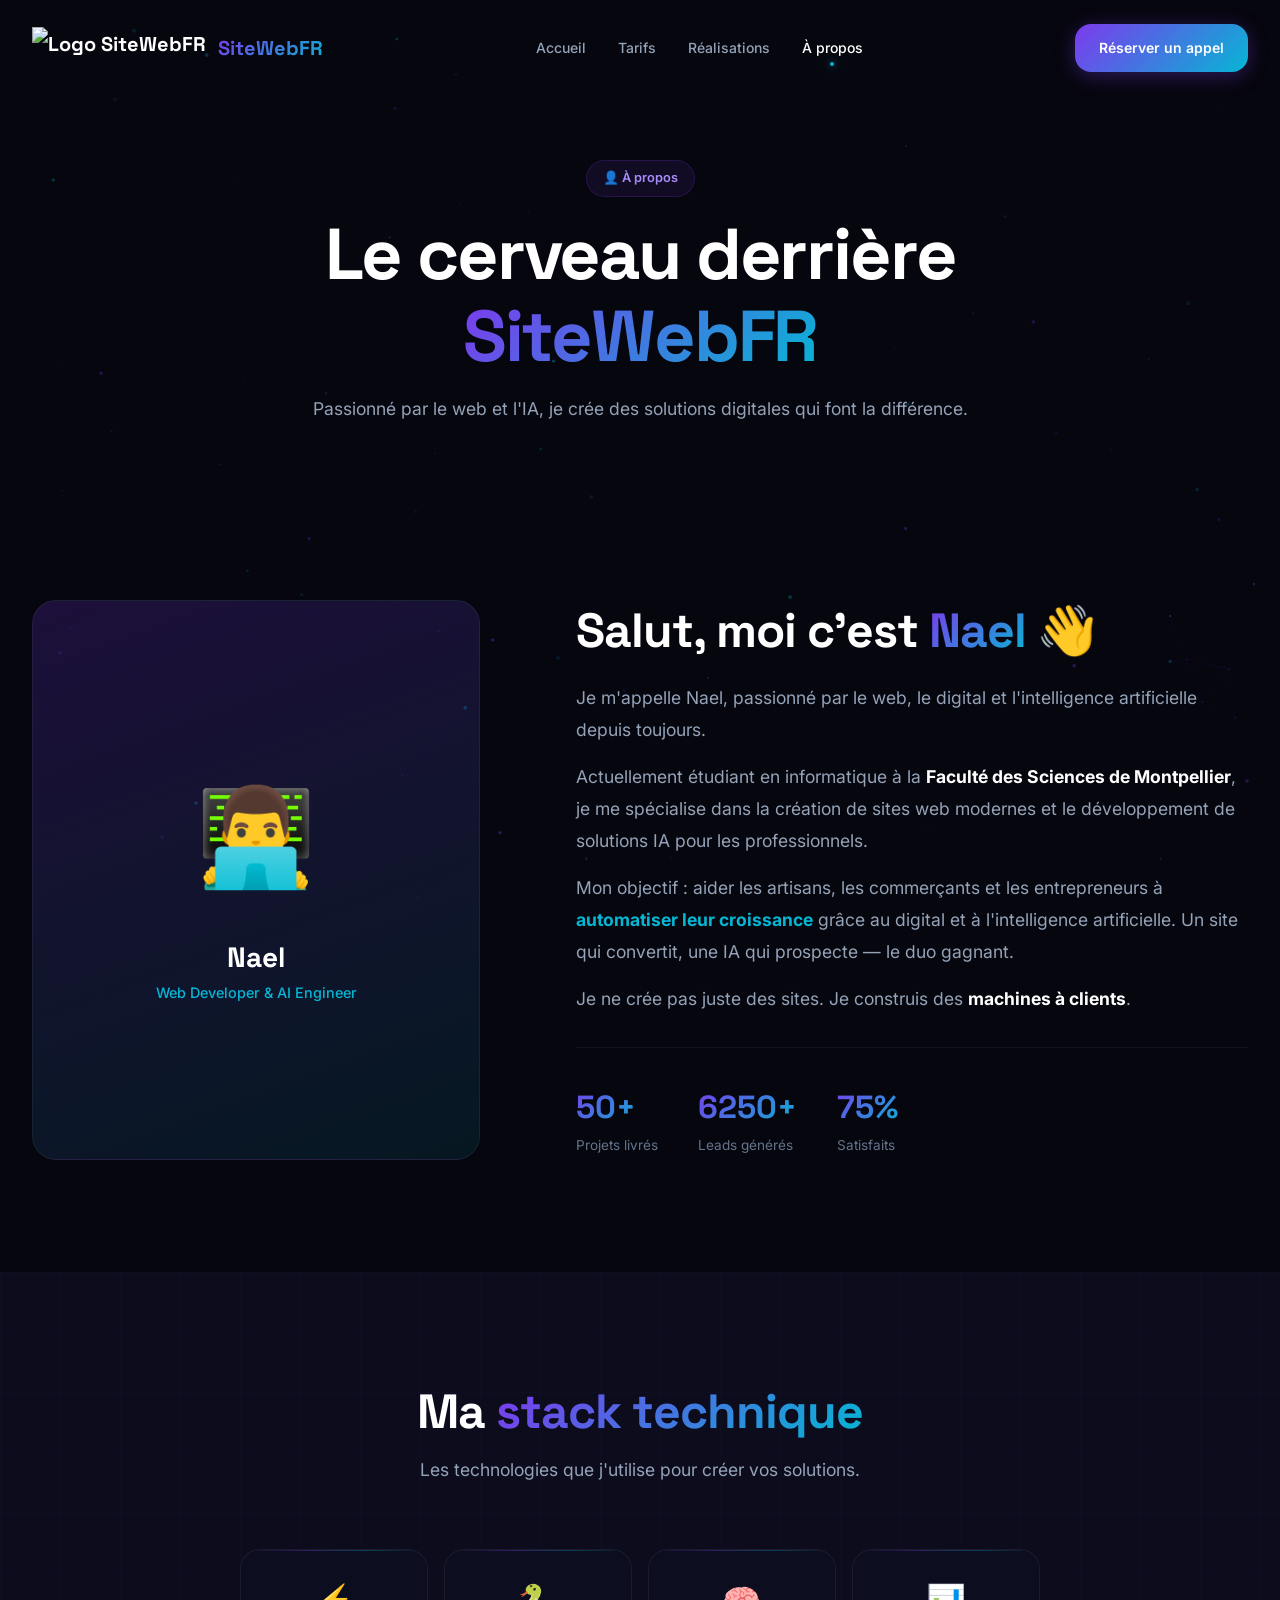
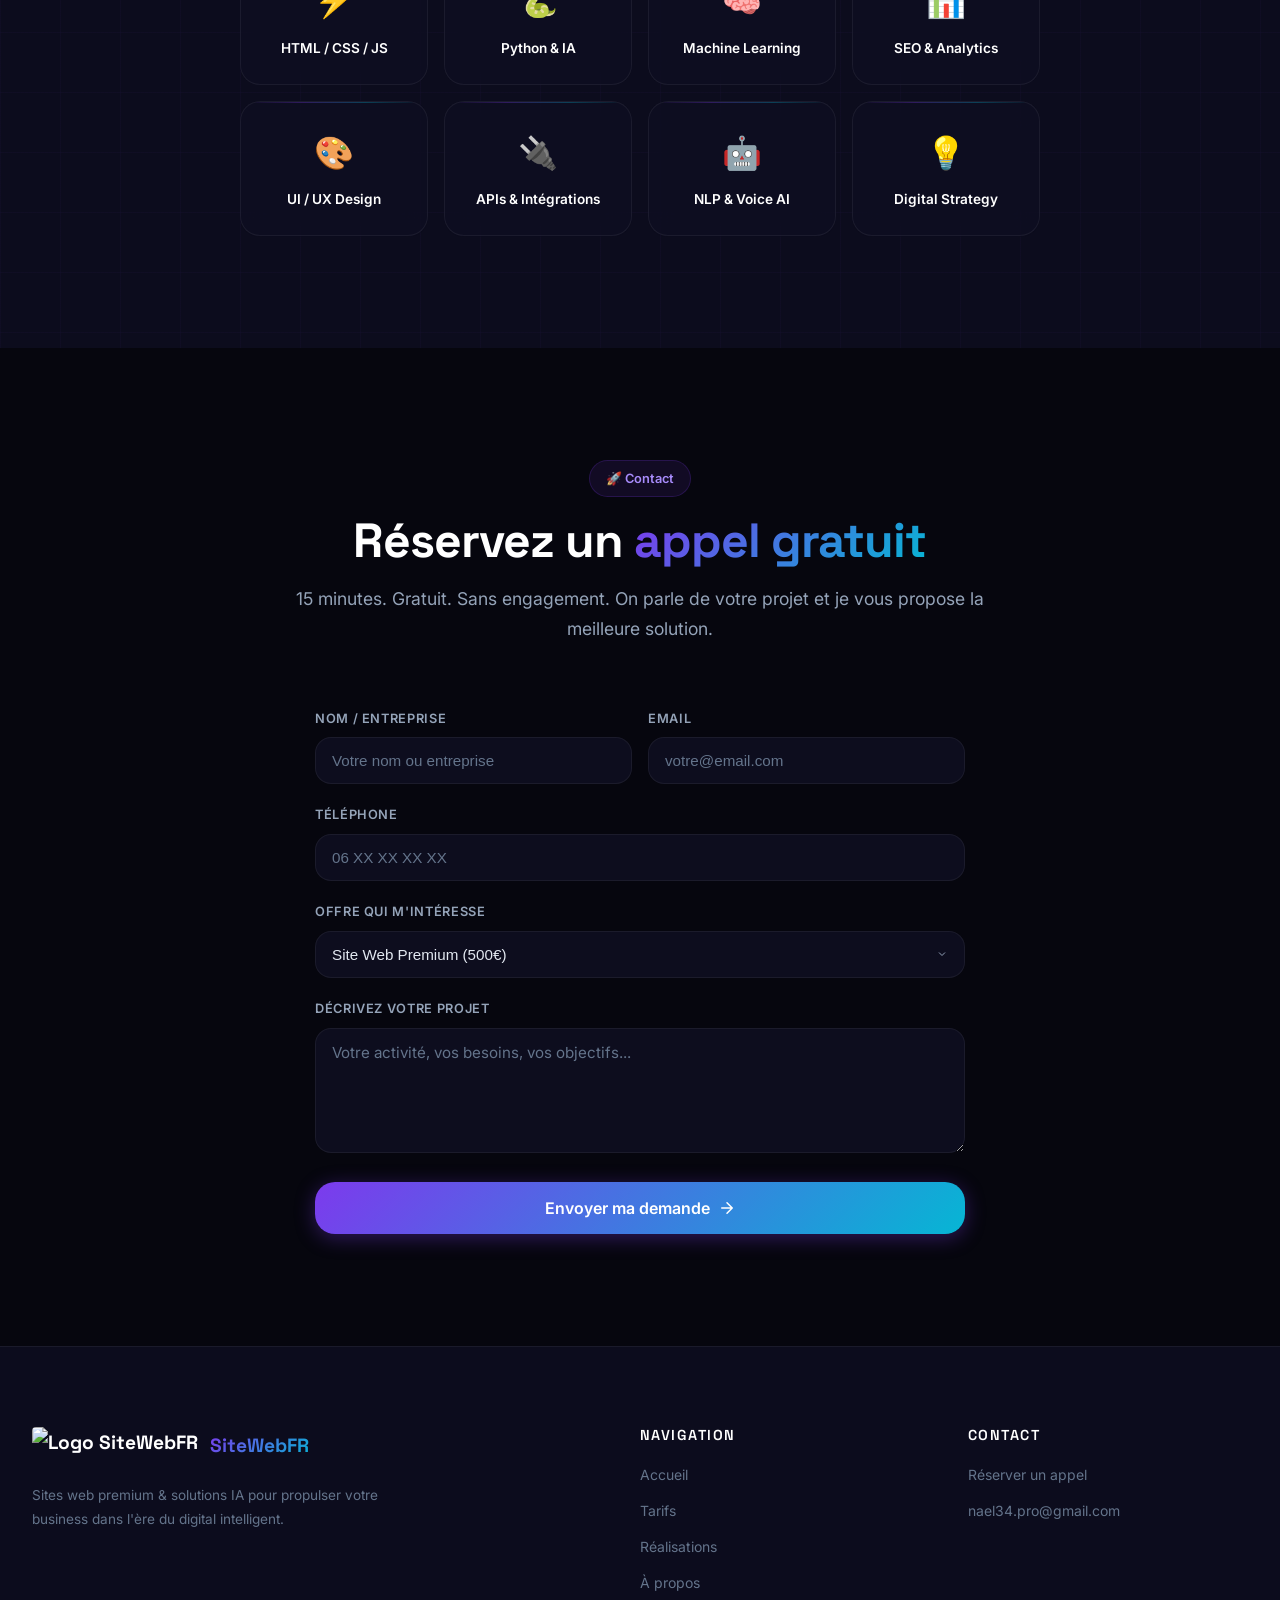
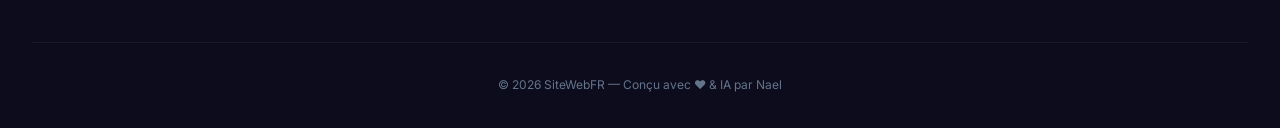
==== a-propos.html @ 32fb1592 "Add files via upload" ====
<!DOCTYPE html>
<html lang="fr">
<head>
    <meta charset="UTF-8">
    <meta name="viewport" content="width=device-width, initial-scale=1.0">
    <title>À propos & Contact — SiteWebFR</title>
    <meta name="description" content="Rencontrez Nael, le créateur de SiteWebFR. Étudiant en informatique à Montpellier, spécialisé en web design et intelligence artificielle. Réservez un appel gratuit.">
    <link rel="stylesheet" href="style.css?v=14.3">
</head>
<body>
    <canvas id="particles-canvas"></canvas>

    
    
    <nav class="navbar" id="navbar">
        <div class="container navbar__inner">
            <a href="index.html" class="navbar__logo">
                <img src="https://i.postimg.cc/g0byRVSn/Untitled-design.png?v=999" alt="Logo SiteWebFR" class="navbar__logo-official-img" style="height:42px; width:auto; object-fit:contain;">
                <span class="text-gradient">SiteWebFR</span>
            </a>
            <div class="navbar__links">
                <a href="index.html" class="navbar__link">Accueil</a>
                <a href="tarifs.html" class="navbar__link">Tarifs</a>
                <a href="exemples.html" class="navbar__link">Réalisations</a>
                <a href="a-propos.html" class="navbar__link active">À propos</a>
            </div>
            <a href="a-propos.html#contact" class="btn btn--primary navbar__cta">Réserver un appel</a>
            <div class="navbar__toggle" aria-label="Menu"><span></span><span></span><span></span></div>
        </div>
        <div class="navbar__mobile">
            <div style="display:flex; align-items:center; gap:0.75rem; margin-bottom:2rem; padding:0.5rem 1rem;">
                <img src="https://i.postimg.cc/g0byRVSn/Untitled-design.png?v=999" alt="Logo SiteWebFR" 
                    style="height:40px; width:auto; object-fit:contain;">
                <span style="font-family:var(--font-heading); font-size:1.5rem; font-weight:700; color:var(--color-white);">
                    <span class="text-gradient">SiteWebFR</span>
                </span>
            </div>
            <a href="index.html">Accueil</a>
            <a href="tarifs.html">Tarifs</a>
            <a href="exemples.html">Réalisations</a>
            <a href="a-propos.html">À propos</a>
            <a href="a-propos.html#contact" class="btn btn--primary btn--full" style="margin-top:1rem;">🎁 Maquette offerte (10 min)</a>
        </div>
    </nav>



    <!-- Hero -->
    <section class="section" style="padding-top: 10rem;">
        <div class="container">
            <div class="section-header fade-in">
                <div class="section-header__badge">👤 À propos</div>
                <h1>Le cerveau derrière <span class="text-gradient">SiteWebFR</span></h1>
                <p>Passionné par le web et l'IA, je crée des solutions digitales qui font la différence.</p>
            </div>
        </div>
    </section>

    <!-- About -->
    <section class="section" style="padding-top:0;">
        <div class="container">
            <div class="about-grid fade-in">
                <div class="about__visual" style="background: linear-gradient(160deg, rgba(124,58,237,0.2), rgba(6,182,212,0.1)); display:flex; align-items:center; justify-content:center; border: 1px solid var(--color-border-light);">
                    <div style="text-align:center; color:white;">
                        <div style="font-size:6rem; margin-bottom:1rem;">👨‍💻</div>
                        <p style="font-family:var(--font-heading); font-size:1.75rem; font-weight:700;">Nael</p>
                        <p style="color:var(--color-cyan); font-size:0.9rem; font-weight:500;">Web Developer & AI Engineer</p>
                    </div>
                </div>

                <div class="about__content">
                    <h2>Salut, moi c'est <span class="text-gradient">Nael</span> 👋</h2>

                    <p>Je m'appelle Nael, passionné par le web, le digital et l'intelligence artificielle depuis toujours.</p>

                    <p>Actuellement étudiant en informatique à la <strong style="color:var(--color-white);">Faculté des Sciences de Montpellier</strong>,
                    je me spécialise dans la création de sites web modernes et le développement de solutions IA pour les professionnels.</p>

                    <p>Mon objectif : aider les artisans, les commerçants et les entrepreneurs à <strong style="color:var(--color-cyan);">automatiser leur croissance</strong>
                    grâce au digital et à l'intelligence artificielle. Un site qui convertit, une IA qui prospecte — le duo gagnant.</p>

                    <p>Je ne crée pas juste des sites. Je construis des <strong style="color:var(--color-white);">machines à clients</strong>.</p>

                    <div class="about__stats">
                        <div class="about__stat-item">
                            <div class="about__stat-number text-gradient" data-count="50" data-suffix="+">0</div>
                            <div class="about__stat-label">Projets livrés</div>
                        </div>
                        <div class="about__stat-item">
                            <div class="about__stat-number text-gradient" data-count="10000" data-suffix="+">0</div>
                            <div class="about__stat-label">Leads générés</div>
                        </div>
                        <div class="about__stat-item">
                            <div class="about__stat-number text-gradient" data-count="100" data-suffix="%">0</div>
                            <div class="about__stat-label">Satisfaits</div>
                        </div>
                    </div>
                </div>
            </div>
        </div>
    </section>

    <!-- Stack -->
    <section class="section section--alt grid-bg">
        <div class="container">
            <div class="section-header fade-in">
                <h2>Ma <span class="text-gradient">stack technique</span></h2>
                <p>Les technologies que j'utilise pour créer vos solutions.</p>
            </div>

            <div class="stack-grid">
                <div class="card fade-in" style="text-align:center; padding:1.5rem;">
                    <div style="font-size:2rem; margin-bottom:0.5rem;">⚡</div>
                    <div style="font-size:0.85rem; font-weight:600; color:var(--color-white);">HTML / CSS / JS</div>
                </div>
                <div class="card fade-in fade-in-delay-1" style="text-align:center; padding:1.5rem;">
                    <div style="font-size:2rem; margin-bottom:0.5rem;">🐍</div>
                    <div style="font-size:0.85rem; font-weight:600; color:var(--color-white);">Python & IA</div>
                </div>
                <div class="card fade-in fade-in-delay-2" style="text-align:center; padding:1.5rem;">
                    <div style="font-size:2rem; margin-bottom:0.5rem;">🧠</div>
                    <div style="font-size:0.85rem; font-weight:600; color:var(--color-white);">Machine Learning</div>
                </div>
                <div class="card fade-in fade-in-delay-3" style="text-align:center; padding:1.5rem;">
                    <div style="font-size:2rem; margin-bottom:0.5rem;">📊</div>
                    <div style="font-size:0.85rem; font-weight:600; color:var(--color-white);">SEO & Analytics</div>
                </div>
                <div class="card fade-in" style="text-align:center; padding:1.5rem;">
                    <div style="font-size:2rem; margin-bottom:0.5rem;">🎨</div>
                    <div style="font-size:0.85rem; font-weight:600; color:var(--color-white);">UI / UX Design</div>
                </div>
                <div class="card fade-in fade-in-delay-1" style="text-align:center; padding:1.5rem;">
                    <div style="font-size:2rem; margin-bottom:0.5rem;">🔌</div>
                    <div style="font-size:0.85rem; font-weight:600; color:var(--color-white);">APIs & Intégrations</div>
                </div>
                <div class="card fade-in fade-in-delay-2" style="text-align:center; padding:1.5rem;">
                    <div style="font-size:2rem; margin-bottom:0.5rem;">🤖</div>
                    <div style="font-size:0.85rem; font-weight:600; color:var(--color-white);">NLP & Voice AI</div>
                </div>
                <div class="card fade-in fade-in-delay-3" style="text-align:center; padding:1.5rem;">
                    <div style="font-size:2rem; margin-bottom:0.5rem;">💡</div>
                    <div style="font-size:0.85rem; font-weight:600; color:var(--color-white);">Digital Strategy</div>
                </div>
            </div>
        </div>
    </section>

    <!-- Contact Form -->
    <section class="section" id="contact">
        <div class="container">
            <div class="section-header fade-in">
                <div class="section-header__badge">🚀 Contact</div>
                <h2>Réservez un <span class="text-gradient">appel gratuit</span></h2>
                <p>15 minutes. Gratuit. Sans engagement. On parle de votre projet et je vous propose la meilleure solution.</p>
            </div>

            <div style="max-width:650px; margin:0 auto;">
                <form class="fade-in contact-form" action="https://formspree.io/f/mreryggr" method="POST" id="contact-form">

                    <div class="form-row">
                        <div class="form-group">
                            <label class="form-label">Nom / ENTREPRISE</label>
                            <input type="text" required name="nom_entreprise" placeholder="Votre nom ou entreprise" class="form-input">
                        </div>
                        <div class="form-group">
                            <label class="form-label">Email</label>
                            <input type="email" required name="email" placeholder="votre@email.com" class="form-input">
                        </div>
                    </div>

                    <div class="form-group">
                        <label class="form-label">Téléphone</label>
                        <input type="tel" name="telephone" placeholder="06 XX XX XX XX" class="form-input">
                    </div>

                    <div class="form-group">
                        <label class="form-label">Offre qui m'intéresse</label>
                        <select name="offre" class="form-input">
                            <option>Site Web Premium (500€)</option>
                            <option>IA Business (1 000€)</option>
                            <option>Pack Combo (1 300€)</option>
                            <option>Je ne sais pas encore</option>
                        </select>
                    </div>

                    <div class="form-group">
                        <label class="form-label">Décrivez votre projet</label>
                        <textarea name="message" class="form-input" required placeholder="Votre activité, vos besoins, vos objectifs..." rows="5"></textarea>
                    </div>

                    <button type="submit" class="btn btn--primary btn--lg btn--full">
                        Envoyer ma demande
                        <svg width="18" height="18" viewBox="0 0 24 24" fill="none" stroke="currentColor" stroke-width="2" stroke-linecap="round" stroke-linejoin="round"><path d="M5 12h14M12 5l7 7-7 7"/></svg>
                    </button>

                    <div class="form-success" style="display:none; margin-top:1.5rem; padding:1.25rem; background:rgba(16,185,129,0.1); border:1px solid rgba(16,185,129,0.2); border-radius:var(--radius-lg); align-items:center; gap:0.75rem; color:var(--color-green); font-weight:600;">
                        <span style="font-size:1.25rem;">✅</span> Merci ! Je reviens vers vous très rapidement.
                    </div>
                </form>
            </div>
        </div>
    </section>

    
    
    <footer class="footer">
        <div class="container">
            <div class="footer__inner">
                <div>
                    <div class="footer__logo">
                        <img src="https://i.postimg.cc/g0byRVSn/Untitled-design.png?v=999" alt="Logo SiteWebFR" class="footer__logo-official" style="height:40px; width:auto; border-radius:4px;"> <span class="text-gradient">SiteWebFR</span>
                    </div>
                    <p class="footer__desc">Sites web premium & solutions IA pour propulser votre business dans l'ère du digital intelligent.</p>
                </div>
                <div>
                    <h4 class="footer__heading">Navigation</h4>
                    <div class="footer__links">
                        <a href="index.html">Accueil</a>
                        <a href="tarifs.html">Tarifs</a>
                        <a href="exemples.html">Réalisations</a>
                        <a href="a-propos.html">À propos</a>
                    </div>
                </div>
                <div>
                    <h4 class="footer__heading">Contact</h4>
                    <div class="footer__links">
                        <a href="a-propos.html#contact">Réserver un appel</a>
                        <a href="mailto:nael34.pro@gmail.com">nael34.pro@gmail.com</a>
                    </div>
                </div>
            </div>
            <div class="footer__bottom">
                <p>© 2026 SiteWebFR — Conçu avec ❤️ & IA par Nael</p>
            </div>
        </div>
    </footer>


    <script src="script.js?v=10.1"></script>
</body>
</html>
---- style.css ----
/* ============================================
   SITEWEBFR — Dark AI Premium Theme
   ============================================ */

@import url('https://fonts.googleapis.com/css2?family=Inter:wght@300;400;500;600;700;800;900&family=Space+Grotesk:wght@400;500;600;700&display=swap');

/* ============================================
   1. VARIABLES
   ============================================ */
:root {
    --color-bg: #06060E;
    --color-bg-alt: #0C0C1D;
    --color-bg-card: rgba(15, 15, 35, 0.6);
    --color-bg-glass: rgba(15, 15, 35, 0.4);
    --color-surface: #111128;
    --color-border: rgba(124, 58, 237, 0.12);
    --color-border-light: rgba(255, 255, 255, 0.06);
    --color-primary: #7C3AED;
    --color-primary-light: #A78BFA;
    --color-primary-dark: #5B21B6;
    --color-cyan: #06B6D4;
    --color-cyan-light: #22D3EE;
    --color-pink: #EC4899;
    --color-green: #10B981;
    --color-text: #E2E8F0;
    --color-text-light: #94A3B8;
    --color-text-muted: #64748B;
    --color-white: #FFFFFF;
    --gradient-primary: linear-gradient(135deg, #7C3AED 0%, #06B6D4 100%);
    --gradient-hero: radial-gradient(ellipse at 20% 50%, rgba(124, 58, 237, 0.15) 0%, transparent 50%),
                     radial-gradient(ellipse at 80% 20%, rgba(6, 182, 212, 0.1) 0%, transparent 40%),
                     radial-gradient(ellipse at 50% 100%, rgba(236, 72, 153, 0.08) 0%, transparent 40%);
    --gradient-card: linear-gradient(135deg, rgba(124, 58, 237, 0.08) 0%, rgba(6, 182, 212, 0.04) 100%);
    --gradient-glow: linear-gradient(135deg, #7C3AED, #06B6D4, #EC4899);
    --font-heading: 'Space Grotesk', sans-serif;
    --font-body: 'Inter', sans-serif;
    --radius-sm: 0.5rem;
    --radius-md: 0.75rem;
    --radius-lg: 1rem;
    --radius-xl: 1.25rem;
    --radius-2xl: 1.5rem;
    --radius-full: 9999px;
    --shadow-glow: 0 0 40px rgba(124, 58, 237, 0.15);
    --shadow-glow-lg: 0 0 80px rgba(124, 58, 237, 0.2);
    --shadow-card: 0 8px 32px rgba(0, 0, 0, 0.3);
    --transition: 0.3s cubic-bezier(0.4, 0, 0.2, 1);
    --transition-slow: 0.6s cubic-bezier(0.4, 0, 0.2, 1);
}

/* ============================================
   2. RESET & BASE
   ============================================ */
*, *::before, *::after { margin: 0; padding: 0; box-sizing: border-box; }
html, body { overflow-x: hidden; width: 100%; }
body {
    font-family: var(--font-body); font-size: 1.1rem; line-height: 1.7;
    color: var(--color-text); background: var(--color-bg);
    -webkit-font-smoothing: antialiased;
}
img { max-width: 100%; height: auto; display: block; }
a { color: var(--color-primary-light); text-decoration: none; transition: color var(--transition); }
a:hover { color: var(--color-cyan); }
ul, ol { list-style: none; }
button { cursor: pointer; font-family: inherit; border: none; background: none; }
::selection { background: var(--color-primary); color: white; }

/* ============================================
   3. TYPOGRAPHY
   ============================================ */
h1, h2, h3, h4, h5, h6 { font-family: var(--font-heading); font-weight: 700; line-height: 1.15; color: var(--color-white); }
h1 { font-size: clamp(2.5rem, 6vw, 4.5rem); letter-spacing: -0.03em; }
h2 { font-size: clamp(2rem, 4vw, 3rem); letter-spacing: -0.02em; }
h3 { font-size: 1.5rem; }
h4 { font-size: 1.25rem; }
.text-gradient { 
    background: var(--gradient-primary) !important; 
    -webkit-background-clip: text !important; 
    background-clip: text !important; 
    -webkit-text-fill-color: transparent !important; 
    color: transparent !important;
    display: inline-block;
}
.text-glow { text-shadow: 0 0 40px rgba(124, 58, 237, 0.5); }

/* ============================================
   4. LAYOUT
   ============================================ */
.container { width: 100%; max-width: 1600px; margin: 0 auto; padding: 0 2rem; box-sizing: border-box; }
.section { padding: 7rem 0; position: relative; }
.section--alt { background: var(--color-bg-alt); }

/* ============================================
   5. PARTICLES CANVAS
   ============================================ */
#particles-canvas { position: fixed; top: 0; left: 0; width: 100%; height: 100%; pointer-events: none; z-index: 0; opacity: 0.6; }

/* ============================================
   6. NAVBAR
   ============================================ */
.navbar { position: fixed; top: 0; left: 0; right: 0; z-index: 2000; padding: 1.5rem 0; transition: all var(--transition); pointer-events: auto !important; }
.navbar.scrolled:not(.active) { background: rgba(6, 6, 14, 0.95); backdrop-filter: blur(40px); -webkit-backdrop-filter: blur(40px); border-bottom: 1px solid var(--color-border-light); padding: 1rem 0; }
.navbar.active { background: transparent; backdrop-filter: none; -webkit-backdrop-filter: none; border-bottom: none; }
.navbar__inner { display: flex; align-items: center; justify-content: space-between; }
.navbar__logo { display: flex; align-items: center; gap: 0.75rem; font-family: var(--font-heading); font-size: 1.25rem; font-weight: 700; color: var(--color-white); }
.navbar__logo-img, .footer__logo-img { height: 38px; width: auto; object-fit: contain; margin-right: 0.5rem; }
.navbar__links { display: flex; align-items: center; gap: 2rem; }
.navbar__link { font-size: 0.875rem; font-weight: 500; color: var(--color-text-light); transition: color var(--transition); position: relative; }
.navbar__link:hover, .navbar__link.active { color: var(--color-white); }
.navbar__link.active::after { content: ''; position: absolute; bottom: -6px; left: 50%; transform: translateX(-50%); width: 4px; height: 4px; border-radius: 50%; background: var(--color-cyan); box-shadow: 0 0 10px var(--color-cyan); }
.navbar__toggle { display: none; flex-direction: column; gap: 5px; padding: 0.75rem; cursor: pointer; pointer-events: auto; }
.navbar__toggle span { display: block; width: 22px; height: 2px; background: var(--color-text); border-radius: 2px; transition: var(--transition); }
.navbar__toggle.active span:nth-child(1) { transform: rotate(45deg) translate(5px, 5px); }
.navbar__toggle.active span:nth-child(2) { opacity: 0; }
.navbar__toggle.active span:nth-child(3) { transform: rotate(-45deg) translate(5px, -5px); }
.navbar__mobile { display: none; position: fixed; top: 0; left: 0; right: 0; bottom: 0; background: rgba(6, 6, 14, 0.98); backdrop-filter: blur(40px); -webkit-backdrop-filter: blur(40px); padding: 8rem 2rem 2rem; flex-direction: column; gap: 1.5rem; z-index: 1000; }
.navbar__mobile.active { display: flex; }
.navbar__mobile a { font-size: 1.5rem; font-weight: 600; color: var(--color-text); padding: 1rem 0; border-bottom: 1px solid var(--color-border-light); }

/* ============================================
   7. BUTTONS
   ============================================ */
.btn { display: inline-flex; align-items: center; justify-content: center; gap: 0.5rem; padding: 0.75rem 1.5rem; font-weight: 600; font-size: 0.875rem; border-radius: var(--radius-lg); transition: all var(--transition); border: none; cursor: pointer; white-space: nowrap; }
.btn--primary { background: var(--gradient-primary); color: white; box-shadow: 0 4px 20px rgba(124, 58, 237, 0.35); position: relative; overflow: hidden; }
.btn--primary::before { content: ''; position: absolute; inset: 0; background: linear-gradient(135deg, rgba(255,255,255,0.15) 0%, transparent 50%); opacity: 0; transition: opacity var(--transition); }
.btn--primary:hover { transform: translateY(-2px); box-shadow: 0 8px 30px rgba(124, 58, 237, 0.5); color: white; }
.btn--primary:hover::before { opacity: 1; }
.btn--ghost { background: rgba(124, 58, 237, 0.1); color: var(--color-primary-light); border: 1px solid rgba(124, 58, 237, 0.3); }
.btn--ghost:hover { background: rgba(124, 58, 237, 0.2); border-color: var(--color-primary); color: white; transform: translateY(-2px); }
.btn--outline { background: transparent; color: var(--color-cyan); border: 1px solid rgba(6, 182, 212, 0.4); }
.btn--outline:hover { background: rgba(6, 182, 212, 0.1); border-color: var(--color-cyan); color: white; }
.btn--lg { padding: 1rem 2rem; font-size: 1rem; border-radius: var(--radius-xl); }
.btn--full { width: 100%; }

/* ─── CTA ATTRACTION ANIMATION ─── */
.btn--pulse {
    animation: btn-pulse 3s ease-in-out infinite;
    position: relative;
    overflow: hidden;
}

.btn--pulse::after {
    content: '';
    position: absolute;
    top: -50%;
    left: -60%;
    width: 20%;
    height: 200%;
    background: rgba(255, 255, 255, 0.2);
    transform: rotate(30deg);
    animation: btn-shine 4s infinite;
    pointer-events: none;
}

@keyframes btn-pulse {
    0%, 100% { transform: scale(1); box-shadow: 0 0 20px rgba(124, 58, 237, 0.3); }
    50% { transform: scale(1.03); box-shadow: 0 0 30px rgba(124, 58, 237, 0.5); }
}

@keyframes btn-shine {
    0% { left: -60%; }
    20% { left: 140%; }
    100% { left: 140%; }
}

/* ============================================
   8. HERO
   ============================================ */
.hero { display: flex; align-items: center; padding: 10rem 0; position: relative; overflow: visible; min-height: 800px; }
.hero::before { content: ''; position: absolute; inset: 0; background: var(--gradient-hero); pointer-events: none; }
.hero__inner { position: relative; z-index: 10; width: 100%; pointer-events: none; }
.hero__content { max-width: 800px; }
.hero__content > * { pointer-events: auto; }
.hero__badge { display: inline-flex; align-items: center; gap: 0.5rem; background: var(--color-bg-glass); backdrop-filter: blur(10px); -webkit-backdrop-filter: blur(10px); border: 1px solid var(--color-border); padding: 0.5rem 1rem; border-radius: var(--radius-full); font-size: 0.8rem; font-weight: 600; color: var(--color-cyan); margin-bottom: 1.5rem; }
.hero__badge::before { content: ''; width: 6px; height: 6px; border-radius: 50%; background: var(--color-cyan); box-shadow: 0 0 10px var(--color-cyan); animation: pulse-dot 2s ease-in-out infinite; }
@keyframes pulse-dot { 0%, 100% { opacity: 1; transform: scale(1); } 50% { opacity: 0.5; transform: scale(1.5); } }
.hero__title { margin-bottom: 1.5rem; }
.hero__subtitle { font-size: 1.25rem; color: var(--color-text-light); margin-bottom: 3rem; max-width: 650px; line-height: 1.8; }
.hero__buttons { display: flex; gap: 1rem; flex-wrap: wrap; }
.hero__image { position: relative; display: flex; justify-content: center; }
.hero__image img { max-width: 480px; width: 100%; border-radius: var(--radius-2xl); animation: float 6s ease-in-out infinite; filter: drop-shadow(0 0 60px rgba(124, 58, 237, 0.3)); }

/* Spline 3D Viewer — background zone */
.hero__3d { position: absolute; inset: 0; width: 100%; height: 100%; z-index: 1; pointer-events: none; transform: translateX(15%); }
.hero__3d spline-viewer { --spline-viewer-background: transparent; width: 100%; height: 100%; background: transparent !important; cursor: none !important; }
/* Hide "Built with Spline" watermark */
.hero__3d spline-viewer::part(logo) { display: none !important; }

@keyframes float { 0%, 100% { transform: translateY(0); } 50% { transform: translateY(-15px); } }

/* ============================================
   9. SECTION HEADERS
   ============================================ */
.section-header { text-align: center; max-width: 700px; margin: 0 auto 4rem; }
.section-header__badge { display: inline-flex; align-items: center; gap: 0.5rem; background: rgba(124, 58, 237, 0.1); border: 1px solid rgba(124, 58, 237, 0.2); padding: 0.4rem 1rem; border-radius: var(--radius-full); font-size: 0.8rem; font-weight: 600; color: var(--color-primary-light); margin-bottom: 1rem; }
.section-header p { color: var(--color-text-light); font-size: 1.1rem; margin-top: 1rem; }

/* ============================================
   10. GLASS CARDS
   ============================================ */
.card { background: var(--color-bg-card); backdrop-filter: blur(12px); -webkit-backdrop-filter: blur(12px); border-radius: var(--radius-xl); padding: 2rem; border: 1px solid var(--color-border-light); transition: all var(--transition); position: relative; overflow: hidden; }
.card::before { content: ''; position: absolute; top: 0; left: 0; right: 0; height: 1px; background: linear-gradient(90deg, transparent, rgba(124, 58, 237, 0.3), rgba(6, 182, 212, 0.3), transparent); }
.card:hover { transform: translateY(-6px); border-color: rgba(124, 58, 237, 0.2); box-shadow: var(--shadow-glow); }
.card__icon { width: 52px; height: 52px; border-radius: var(--radius-lg); background: rgba(124, 58, 237, 0.1); border: 1px solid rgba(124, 58, 237, 0.15); display: flex; align-items: center; justify-content: center; margin-bottom: 1.25rem; font-size: 1.5rem; transition: all var(--transition); }
.card:hover .card__icon { background: rgba(124, 58, 237, 0.2); box-shadow: 0 0 20px rgba(124, 58, 237, 0.2); }
.card__title { margin-bottom: 0.75rem; font-size: 1.15rem; }
.card__text { color: var(--color-text-light); font-size: 0.9rem; line-height: 1.7; }

/* ============================================
   11. BENTO GRID
   ============================================ */
.bento { display: grid; grid-template-columns: repeat(3, 1fr); gap: 2.5rem; }
.bento__item--wide { grid-column: span 2; }
.bento__item--tall { grid-row: span 2; }
.bento__item { background: var(--color-bg-card); backdrop-filter: blur(12px); -webkit-backdrop-filter: blur(12px); border: 1px solid var(--color-border-light); border-radius: var(--radius-xl); padding: 2rem; position: relative; overflow: hidden; transition: all var(--transition); }
.bento__item::before { content: ''; position: absolute; top: 0; left: 0; right: 0; height: 1px; background: linear-gradient(90deg, transparent, rgba(124, 58, 237, 0.3), transparent); }
.bento__item:hover { border-color: rgba(124, 58, 237, 0.2); box-shadow: var(--shadow-glow); }
.bento__item img { border-radius: var(--radius-lg); margin-bottom: 1.5rem; }

/* ─── MOCKUP SECTION ─── */
.section--mockup { padding: 6rem 0; background: rgba(6, 6, 14, 0.4); }
.mockup-header { text-align: center; max-width: 700px; margin: 0 auto 4rem; }
.mockup-marquee { overflow: hidden; width: 100vw; position: relative; margin-left: calc(50% - 50vw); margin-bottom: 4rem; mask-image: linear-gradient(to right, transparent, black 15%, black 85%, transparent); -webkit-mask-image: linear-gradient(to right, transparent, black 15%, black 85%, transparent); }
.mockup-marquee__inner { display: flex; gap: 2rem; width: max-content; animation: mockup-scroll 40s linear infinite; padding: 1rem 0; }
.mockup-card { width: 450px; flex-shrink: 0; background: var(--color-bg-card); border: 1px solid var(--color-border-light); border-radius: var(--radius-xl); overflow: hidden; transition: all var(--transition); }
.mockup-card:hover { transform: translateY(-10px) scale(1.02); border-color: var(--color-primary); box-shadow: var(--shadow-glow); z-index: 10; }
.mockup-marquee:hover .mockup-marquee__inner { animation-play-state: paused; }

@keyframes mockup-scroll { 
    from { transform: translateX(0); } 
    to { transform: translateX(-50%); } 
}

.mockup-card__img { width: 100%; aspect-ratio: 16/10; object-fit: cover; display: block; border-bottom: 1px solid var(--color-border-light); }
.mockup-card__img--top { object-position: top center; }
.mockup-placeholder { width: 100%; aspect-ratio: 16/10; background: linear-gradient(135deg, rgba(239, 68, 68, 0.1), rgba(124, 58, 237, 0.05)); display: flex; align-items: center; justify-content: center; position: relative; border: 2px dashed rgba(239, 68, 68, 0.3); border-radius: var(--radius-lg); margin-bottom: 0; }
.mockup-placeholder::after { content: 'APERCU'; position: absolute; font-family: var(--font-heading); font-weight: 800; font-size: 3rem; color: rgba(239, 68, 68, 0.05); letter-spacing: 0.2em; }
.mockup-placeholder__label { text-align: center; color: var(--color-text-muted); font-size: 0.85rem; font-weight: 500; z-index: 1; }
.mockup-placeholder__label span { color: var(--color-cyan); font-weight: 600; font-size: 0.75rem; }
.mockup-cta { text-align: center; }

@media (max-width: 768px) {
    .mockup-card { width: 300px; }
    .mockup-marquee { pointer-events: none; }
}

/* ─── PROCESS GRID (Tarifs) ─── */
.process-grid { 
    display: grid; 
    grid-template-columns: repeat(4, 1fr); 
    gap: 1.5rem; 
    max-width: 1000px; 
    margin: 0 auto; 
}

.process-step {
    width: 44px;
    height: 44px;
    border-radius: 50%;
    background: var(--gradient-primary);
    display: flex;
    align-items: center;
    justify-content: center;
    margin: 0 auto 1rem;
    font-weight: 800;
    color: white;
}

@media (max-width: 992px) {
    .process-grid { grid-template-columns: repeat(2, 1fr); }
}

@media (max-width: 600px) {
    .process-grid { grid-template-columns: 1fr; }
}

/* ─── STACK GRID (About) ─── */
.stack-grid {
    display: grid;
    grid-template-columns: repeat(4, 1fr);
    gap: 1rem;
    max-width: 800px;
    margin: 0 auto;
}

@media (max-width: 900px) {
    .stack-grid { grid-template-columns: repeat(2, 1fr); }
}

@media (max-width: 480px) {
    .stack-grid { grid-template-columns: 1fr; }
}



/* ============================================
   12. PRICING
   ============================================ */
.pricing-grid { display: grid; grid-template-columns: repeat(2, 1fr); gap: 3rem; max-width: 1200px; margin: 0 auto; }
.pricing-card { background: var(--color-bg-card); backdrop-filter: blur(16px); -webkit-backdrop-filter: blur(16px); border-radius: var(--radius-2xl); padding: 2.5rem; border: 1px solid var(--color-border-light); transition: all var(--transition); position: relative; overflow: hidden; }
.pricing-card::before { content: ''; position: absolute; top: 0; left: 0; right: 0; height: 2px; background: linear-gradient(90deg, var(--color-primary), var(--color-cyan)); opacity: 0; transition: opacity var(--transition); }
.pricing-card:hover { transform: translateY(-8px); box-shadow: var(--shadow-glow-lg); }
.pricing-card:hover::before { opacity: 1; }
.pricing-card--featured { background: linear-gradient(160deg, rgba(124, 58, 237, 0.12) 0%, rgba(6, 182, 212, 0.08) 100%); border-color: rgba(124, 58, 237, 0.3); }
.pricing-card--featured::before { opacity: 1; }
.pricing-card__popular { position: absolute; top: 1.25rem; right: 1.25rem; background: var(--gradient-primary); color: white; padding: 0.25rem 0.75rem; border-radius: var(--radius-full); font-size: 0.7rem; font-weight: 700; text-transform: uppercase; letter-spacing: 0.05em; }
.pricing-card__icon { font-size: 2.5rem; margin-bottom: 1rem; }
.pricing-card__name { font-size: 1rem; font-weight: 600; color: var(--color-text-light); margin-bottom: 1rem; text-transform: uppercase; letter-spacing: 0.1em; }
.pricing-card__price { font-family: var(--font-heading); font-size: 3.5rem; font-weight: 800; line-height: 1; margin-bottom: 0.5rem; }
.pricing-card__price .text-gradient { font-size: inherit; }
.pricing-card__period { font-size: 0.85rem; color: var(--color-text-muted); margin-bottom: 2rem; }
.pricing-card__desc { font-size: 0.9rem; color: var(--color-text-light); margin-bottom: 2rem; line-height: 1.7; }
.pricing-card__features { display: flex; flex-direction: column; gap: 0.75rem; margin-bottom: 2rem; }
.pricing-card__feature { display: flex; align-items: center; gap: 0.75rem; font-size: 0.875rem; color: var(--color-text-light); }
.pricing-card__feature .check { width: 20px; height: 20px; border-radius: 50%; background: rgba(16, 185, 129, 0.15); color: var(--color-green); display: flex; align-items: center; justify-content: center; font-size: 0.7rem; font-weight: 700; flex-shrink: 0; }

/* ============================================
   13. PORTFOLIO
   ============================================ */
.portfolio-grid { display: grid; grid-template-columns: repeat(2, 1fr); gap: 3rem; }
.portfolio-card { border-radius: var(--radius-xl); overflow: hidden; background: var(--color-bg-card); border: 1px solid var(--color-border-light); transition: all var(--transition); }
.portfolio-card:hover { transform: translateY(-8px); box-shadow: var(--shadow-glow); border-color: rgba(124, 58, 237, 0.2); }
.portfolio-card__image-wrapper { overflow: hidden; }
.portfolio-card__image { width: 100%; aspect-ratio: 16/10; object-fit: cover; transition: transform var(--transition-slow); }
.portfolio-card:hover .portfolio-card__image { transform: scale(1.05); }
.portfolio-card__body { padding: 1.5rem; }
.portfolio-card__tag { display: inline-block; background: rgba(124, 58, 237, 0.1); color: var(--color-primary-light); padding: 0.2rem 0.6rem; border-radius: var(--radius-full); font-size: 0.7rem; font-weight: 600; margin-bottom: 0.75rem; }
.portfolio-card__title { font-size: 1.25rem; margin-bottom: 0.5rem; }
.portfolio-card__desc { color: var(--color-text-light); font-size: 0.85rem; }

/* ============================================
   14. STATS GRID (Home)
   ============================================ */
.stats-grid { display: grid; grid-template-columns: repeat(4, 1fr); gap: 2.5rem; text-align: center; }
.stats-grid__item { display: flex; flex-direction: column; }

/* ============================================
   15. ABOUT
   ============================================ */
.about-grid { display: grid; grid-template-columns: 1fr 1.5fr; gap: 6rem; align-items: center; }
.about__visual { position: relative; border-radius: var(--radius-2xl); overflow: hidden; aspect-ratio: 4/5; }
.about__content h2 { margin-bottom: 1.5rem; }
.about__content p { color: var(--color-text-light); margin-bottom: 1rem; line-height: 1.8; }
.about__stats { display: flex; flex-wrap: wrap; gap: 2.5rem; margin-top: 2rem; padding-top: 2rem; border-top: 1px solid var(--color-border-light); }
.about__stat-number { font-family: var(--font-heading); font-size: 2rem; font-weight: 700; }
.about__stat-label { font-size: 0.85rem; color: var(--color-text-muted); }

/* ============================================
   15. CTA
   ============================================ */
.cta { background: var(--color-bg-card); backdrop-filter: blur(20px); -webkit-backdrop-filter: blur(20px); border: 1px solid var(--color-border-light); border-radius: var(--radius-2xl); padding: 5rem 2rem; display: flex; flex-direction: column; align-items: center; text-align: center; position: relative; overflow: hidden; }
.cta::before { content: ''; position: absolute; top: -50%; left: -50%; width: 200%; height: 200%; background: radial-gradient(circle, rgba(124, 58, 237, 0.08) 0%, transparent 40%); pointer-events: none; }
.cta h2, .cta p { position: relative; }
.cta p { color: var(--color-text-light); margin-bottom: 2rem; font-size: 1.1rem; }

/* ============================================
   16. FOOTER
   ============================================ */
.footer { background: var(--color-bg-alt); padding: 5rem 0 2rem; border-top: 1px solid var(--color-border-light); }
.footer__inner { display: grid; grid-template-columns: 2fr 1fr 1fr; gap: 3rem; margin-bottom: 3rem; }
.footer__logo { display: flex; align-items: center; gap: 0.75rem; font-family: var(--font-heading); font-size: 1.2rem; font-weight: 700; color: white; margin-bottom: 1rem; }

.footer__desc { font-size: 0.85rem; color: var(--color-text-muted); line-height: 1.8; max-width: 360px; }
.footer__heading { color: white; font-family: var(--font-heading); font-size: 0.9rem; font-weight: 600; margin-bottom: 1.25rem; text-transform: uppercase; letter-spacing: 0.1em; }
.footer__links { display: flex; flex-direction: column; gap: 0.75rem; }
.footer__links a { color: var(--color-text-muted); font-size: 0.875rem; }
.footer__links a:hover { color: var(--color-cyan); }
.footer__bottom { border-top: 1px solid var(--color-border-light); padding-top: 2rem; text-align: center; font-size: 0.75rem; color: var(--color-text-muted); }

/* ============================================
   17. FORM
   ============================================ */
.form-group { margin-bottom: 1.25rem; }
.form-label { display: block; font-size: 0.8rem; font-weight: 600; color: var(--color-text-light); margin-bottom: 0.5rem; text-transform: uppercase; letter-spacing: 0.05em; }
.form-input { width: 100%; padding: 0.875rem 1rem; background: rgba(15, 15, 35, 0.8); border: 1px solid var(--color-border-light); border-radius: var(--radius-lg); color: var(--color-text); font-size: 0.95rem; transition: all var(--transition); outline: none; }
.form-input:focus { border-color: var(--color-primary); box-shadow: 0 0 20px rgba(124, 58, 237, 0.15); }
.form-input::placeholder { color: var(--color-text-muted); }
textarea.form-input { resize: vertical; min-height: 120px; font-family: inherit; }
select.form-input { cursor: pointer; appearance: none; background-image: url("data:image/svg+xml,%3Csvg xmlns='http://www.w3.org/2000/svg' width='12' height='12' viewBox='0 0 24 24' fill='none' stroke='%2394A3B8' stroke-width='2'%3E%3Cpath d='M6 9l6 6 6-6'/%3E%3C/svg%3E"); background-repeat: no-repeat; background-position: right 1rem center; }
.form-row { display: grid; grid-template-columns: 1fr 1fr; gap: 1rem; }

/* ============================================
   18. ANIMATIONS
   ============================================ */
.fade-in { 
    opacity: 0; 
    transform: translateY(30px) scale(0.98); 
    transition: opacity 0.8s cubic-bezier(0.2, 0.8, 0.2, 1), transform 0.8s cubic-bezier(0.2, 0.8, 0.2, 1);
    animation: force-visible 0.5s ease 2.5s forwards; 
}
@keyframes force-visible { to { opacity: 1; transform: translateY(0) scale(1); } }
.fade-in.visible { opacity: 1; transform: translateY(0) scale(1); animation: none; }
.fade-in-delay-1 { transition-delay: 0.2s; }
.fade-in-delay-2 { transition-delay: 0.4s; }
.fade-in-delay-3 { transition-delay: 0.6s; }
.fade-in-delay-4 { transition-delay: 0.8s; }

.fade-in-spline { opacity: 0; filter: blur(10px); transition: opacity 2s var(--transition-slow), filter 2s var(--transition-slow); }
.fade-in-spline.visible { opacity: 1; filter: blur(0); }

/* Marquee */
.marquee { overflow: hidden; white-space: nowrap; }
.marquee__inner { display: inline-flex; animation: marquee 30s linear infinite; gap: 3rem; padding-right: 3rem; }
@keyframes marquee { 0% { transform: translateX(0); } 100% { transform: translateX(-50%); } }
.marquee__item { font-family: var(--font-heading); font-size: 1.5rem; font-weight: 700; color: var(--color-text-muted); opacity: 0.3; white-space: nowrap; }

/* Grid lines background */
.grid-bg { background-image: linear-gradient(rgba(124, 58, 237, 0.03) 1px, transparent 1px), linear-gradient(90deg, rgba(124, 58, 237, 0.03) 1px, transparent 1px); background-size: 60px 60px; }

/* ============================================
   19. RESPONSIVE
   ============================================ */
@media (max-width: 1024px) {
    .hero__inner { grid-template-columns: 1fr; text-align: center; }
    .hero__subtitle { margin: 0 auto 2.5rem; }
    .hero__buttons { justify-content: center; }
    .hero__image, .hero__3d { order: -1; }
    .hero__image img { max-width: 340px; }
    .hero__3d { height: 450px; margin-right: 0; transform: translateX(0) scale(1); }
    .bento { grid-template-columns: 1fr 1fr; }
    .bento__item--wide { grid-column: span 1; }
    .about-grid { grid-template-columns: 1fr; }
    .about__stats { flex-direction: column !important; gap: 2rem !important; align-items: flex-start !important; width: 100% !important; }
    .stats-grid { grid-template-columns: repeat(2, 1fr) !important; gap: 2rem !important; }
    .about__stat-item { width: 100% !important; margin-bottom: 1rem; }
    .footer__inner { grid-template-columns: 1fr 1fr; }
}
@media (max-width: 768px) {
    .section { padding: 4rem 0; }
    .navbar__links { display: none; }
    .navbar__toggle { display: flex; }
    .pricing-grid, .portfolio-grid, .bento { grid-template-columns: 1fr; }
    .hero__buttons { flex-direction: column; }
    .hero__buttons .btn { width: 100%; }
    .hero { flex-direction: column; min-height: auto; padding-top: 2rem; text-align: center; }
    .hero__inner { grid-template-columns: 1fr; width: 100%; display: flex; flex-direction: column; align-items: center; }
    .hero__content { width: 100%; }
    .hero__3d { width: 100%; display: flex; justify-content: center; position: relative; height: 800px; margin-top: -10rem; margin-bottom: -24rem; order: -1; overflow: visible; }
    .hero__3d spline-viewer { min-width: 300%; height: 100%; flex-shrink: 0; transform: scale(0.65) translateX(-20px); transform-origin: center; }
    .about__stats { flex-direction: column; gap: 2rem; align-items: flex-start; width: 100%; }
    .stats-grid { grid-template-columns: 1fr; }
    .footer__inner { grid-template-columns: 1fr; }
    .form-row { grid-template-columns: 1fr; }
    .navbar__cta { display: none; }
}
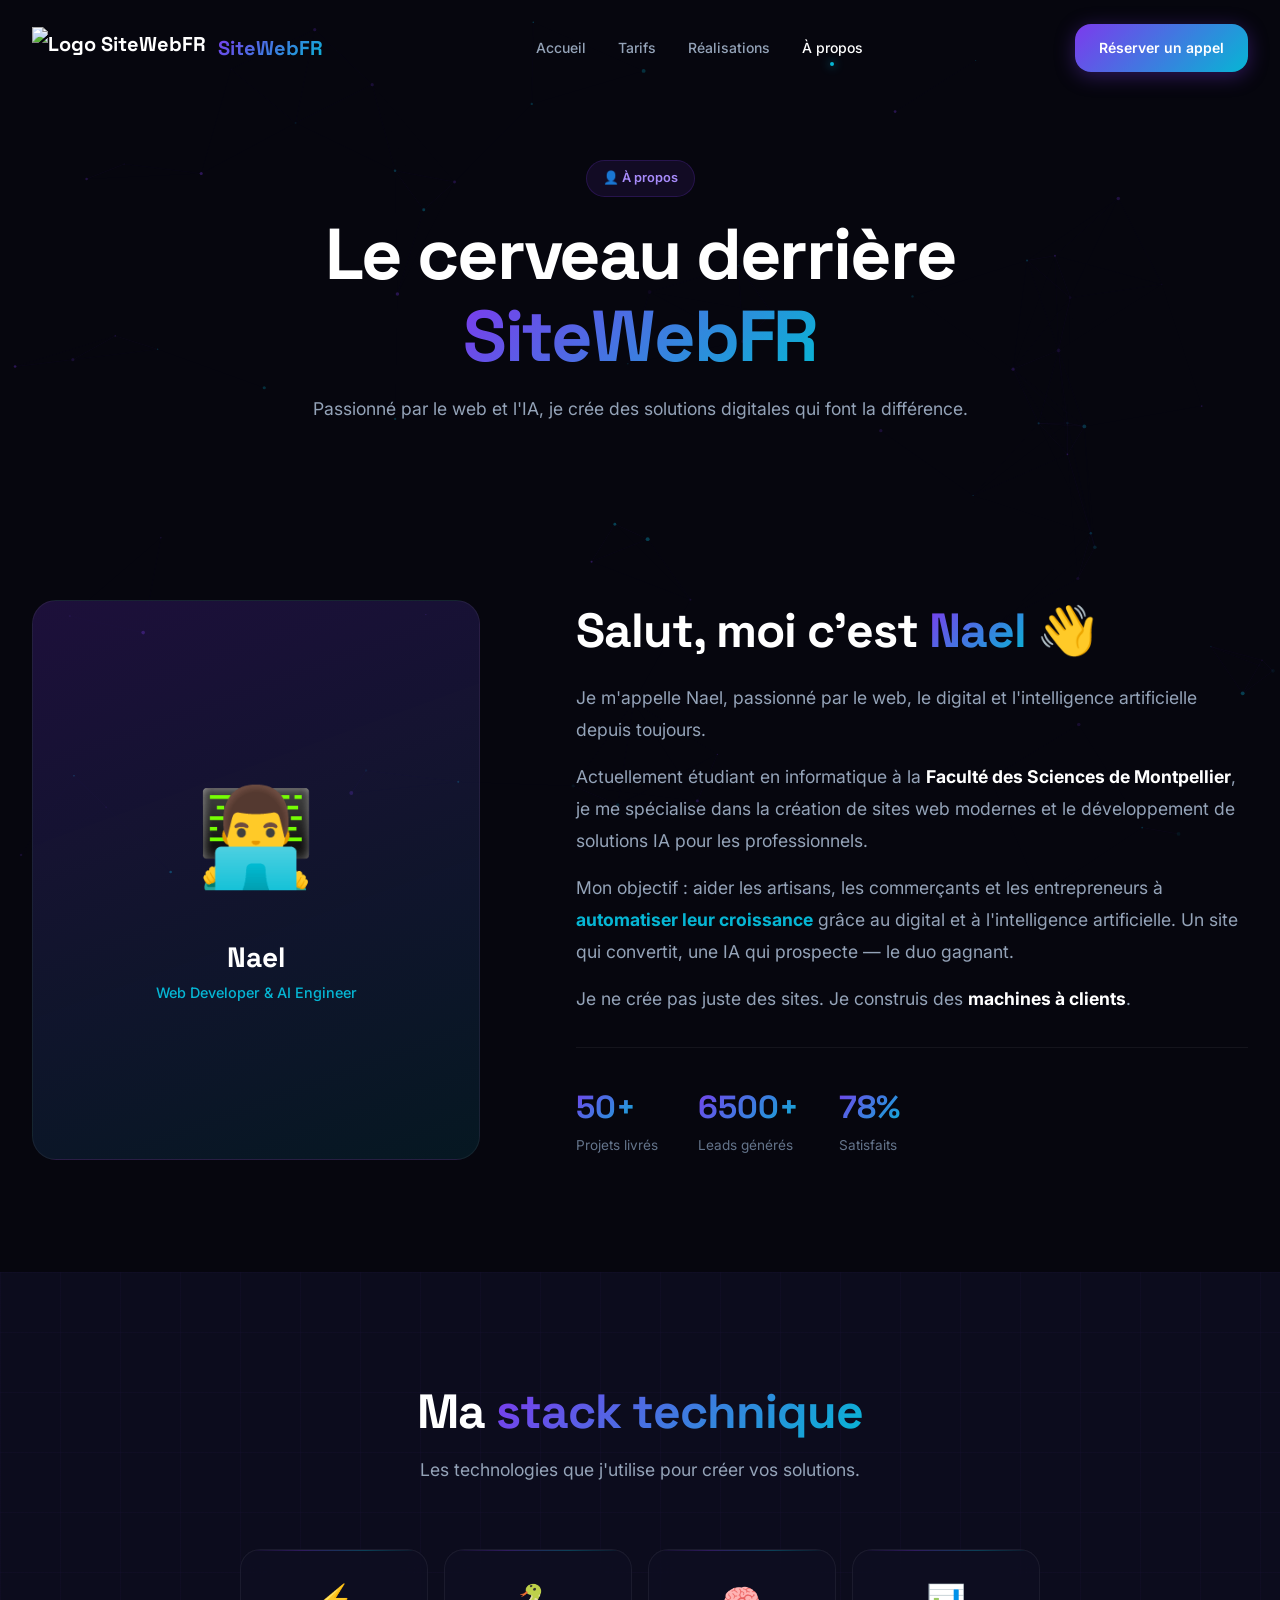
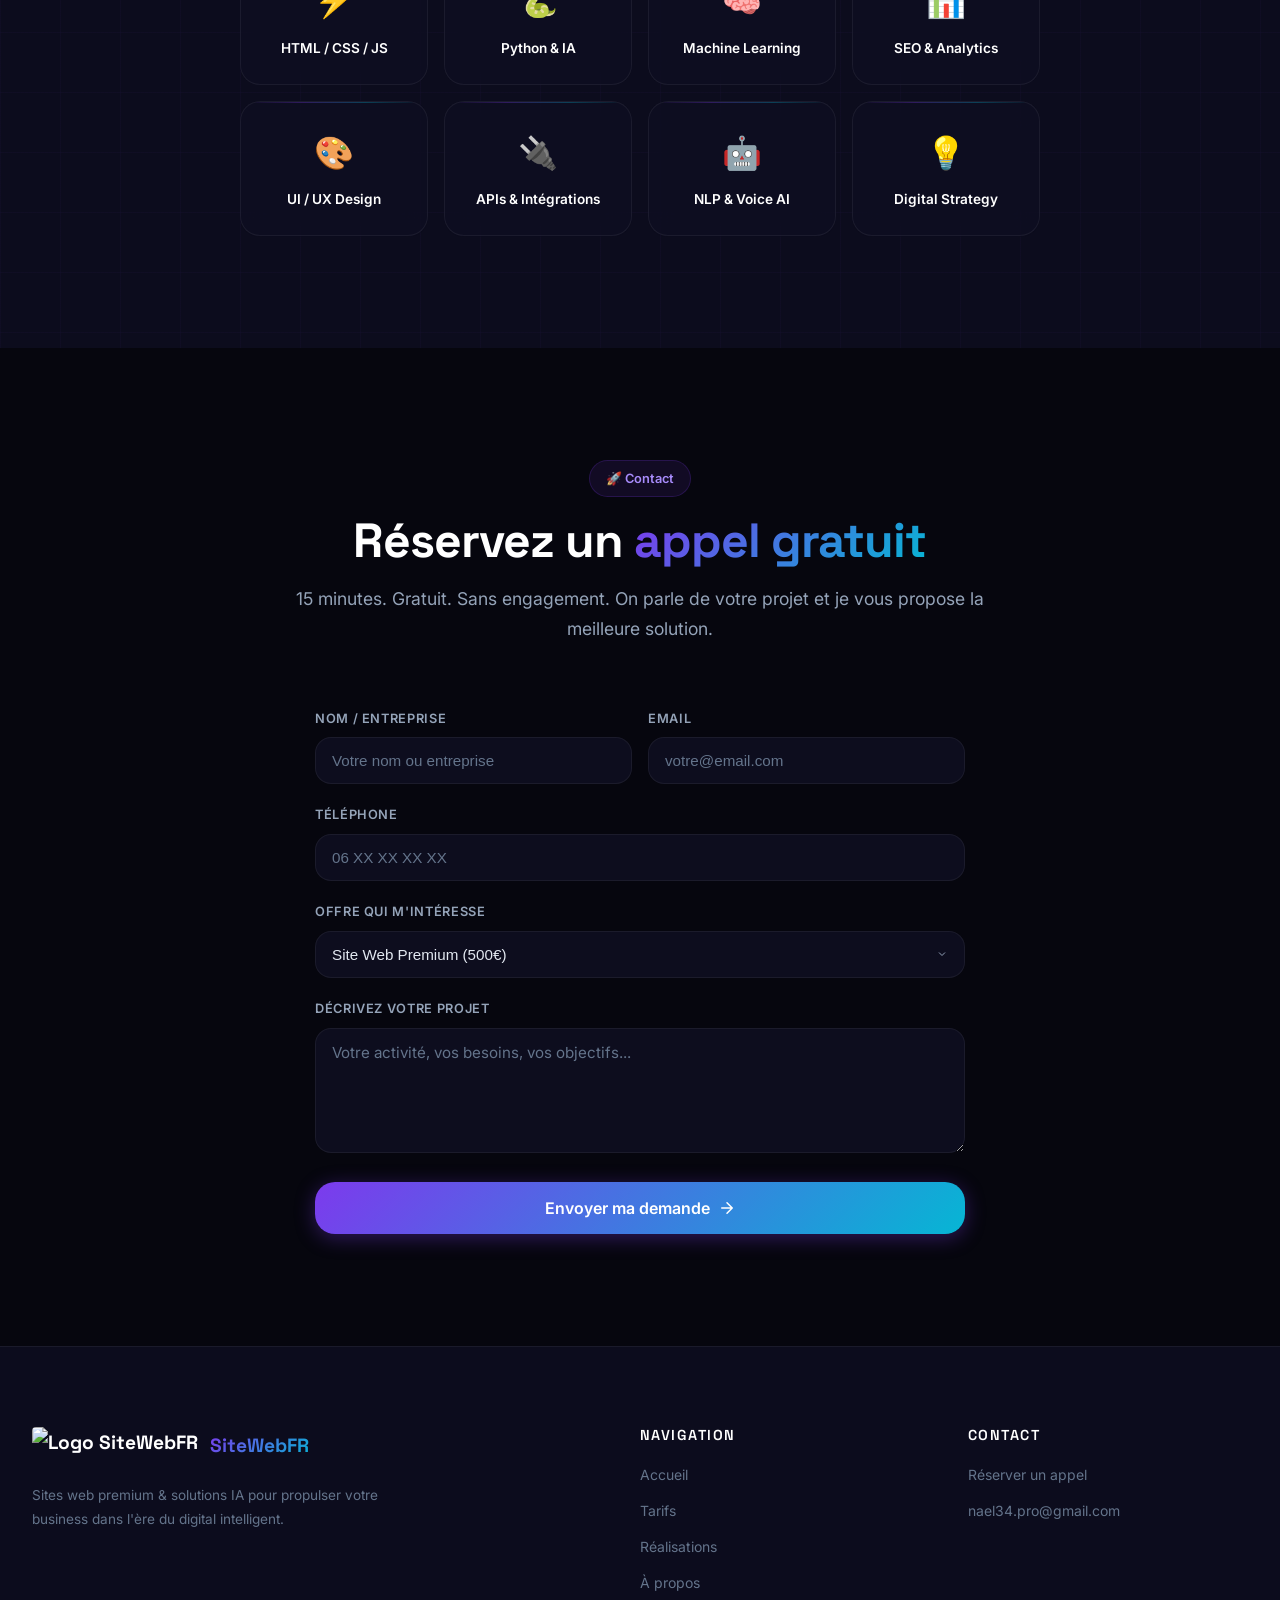
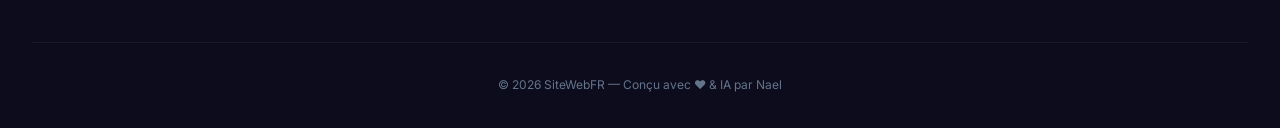
==== commit 1a7bd88b: "Install Vercel Speed Insights ## Vercel Speed Insights Installation - Complete  Successfully install" ====
--- a/a-propos.html
+++ b/a-propos.html
@@ -237,5 +237,11 @@
 
 
     <script src="script.js?v=10.1"></script>
+    
+    <!-- Vercel Speed Insights -->
+    <script>
+        window.si = window.si || function () { (window.siq = window.siq || []).push(arguments); };
+    </script>
+    <script defer src="/_vercel/speed-insights/script.js"></script>
 </body>
 </html>
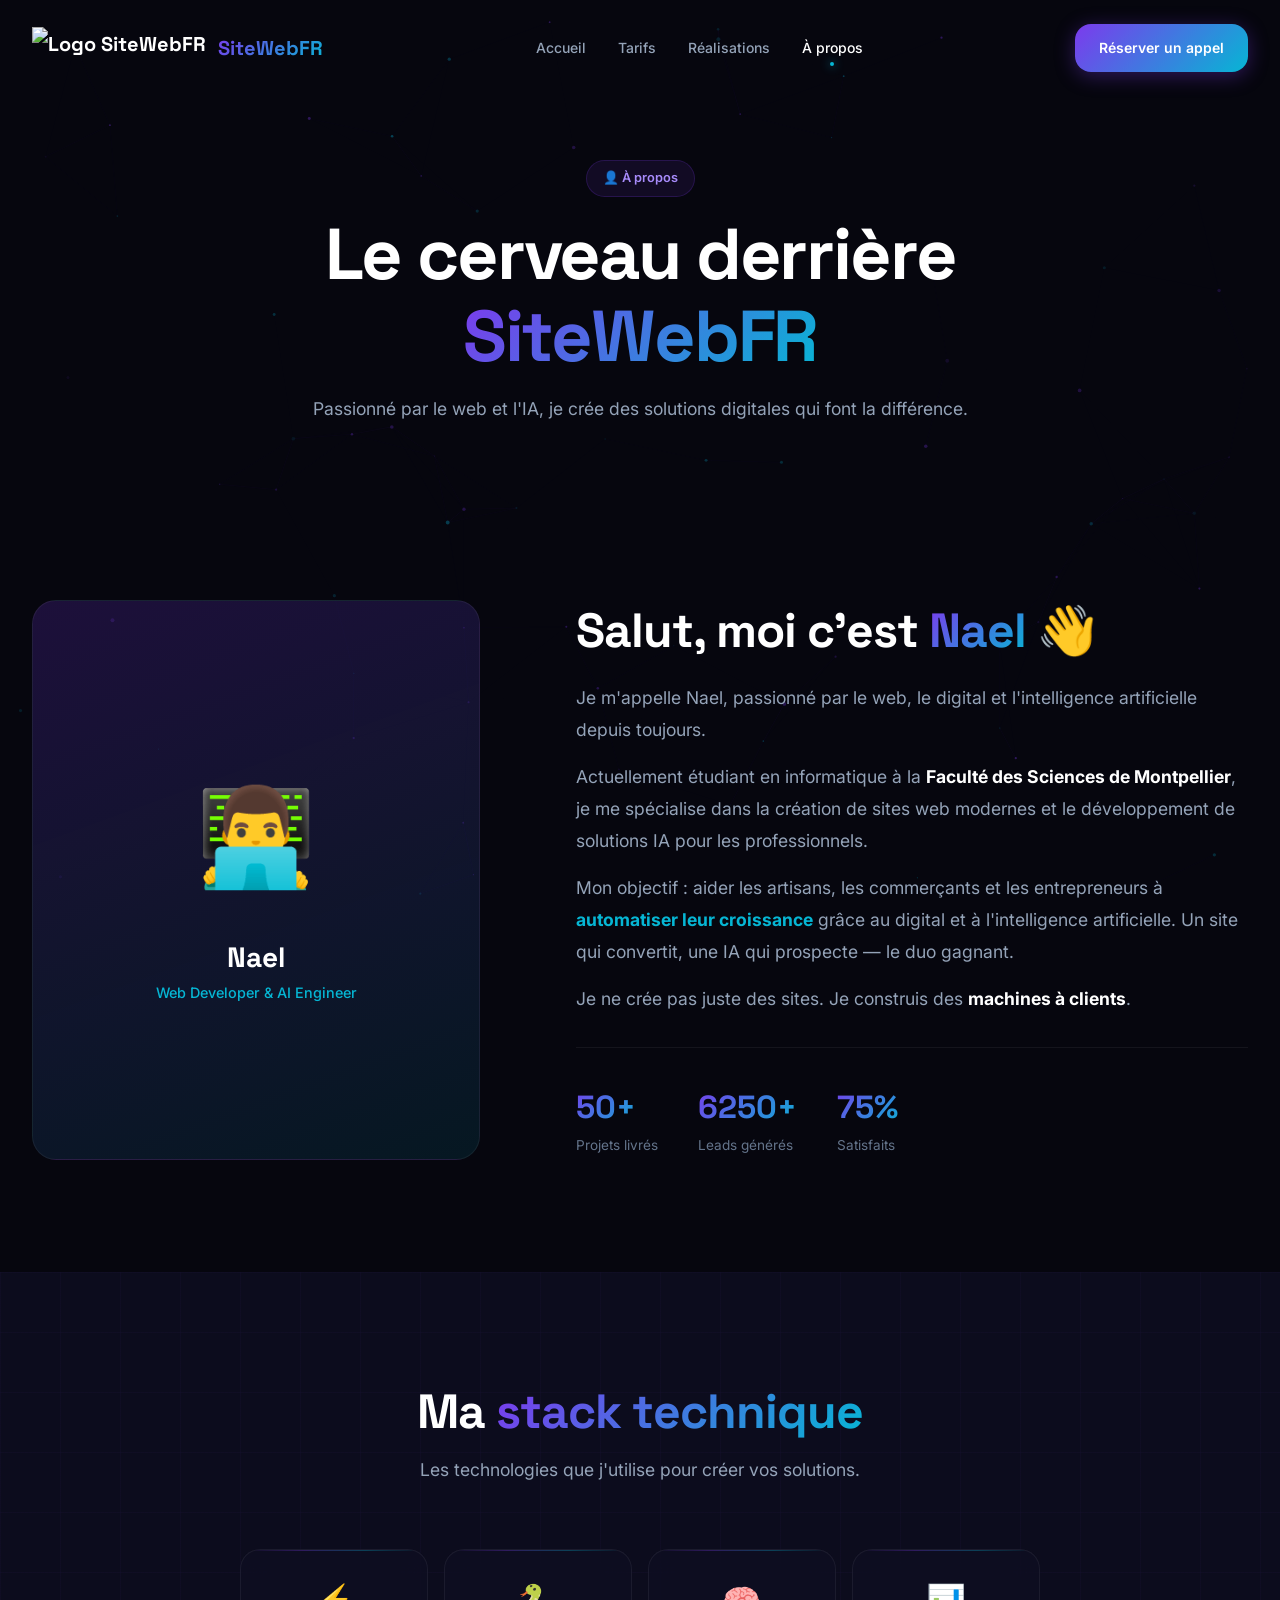
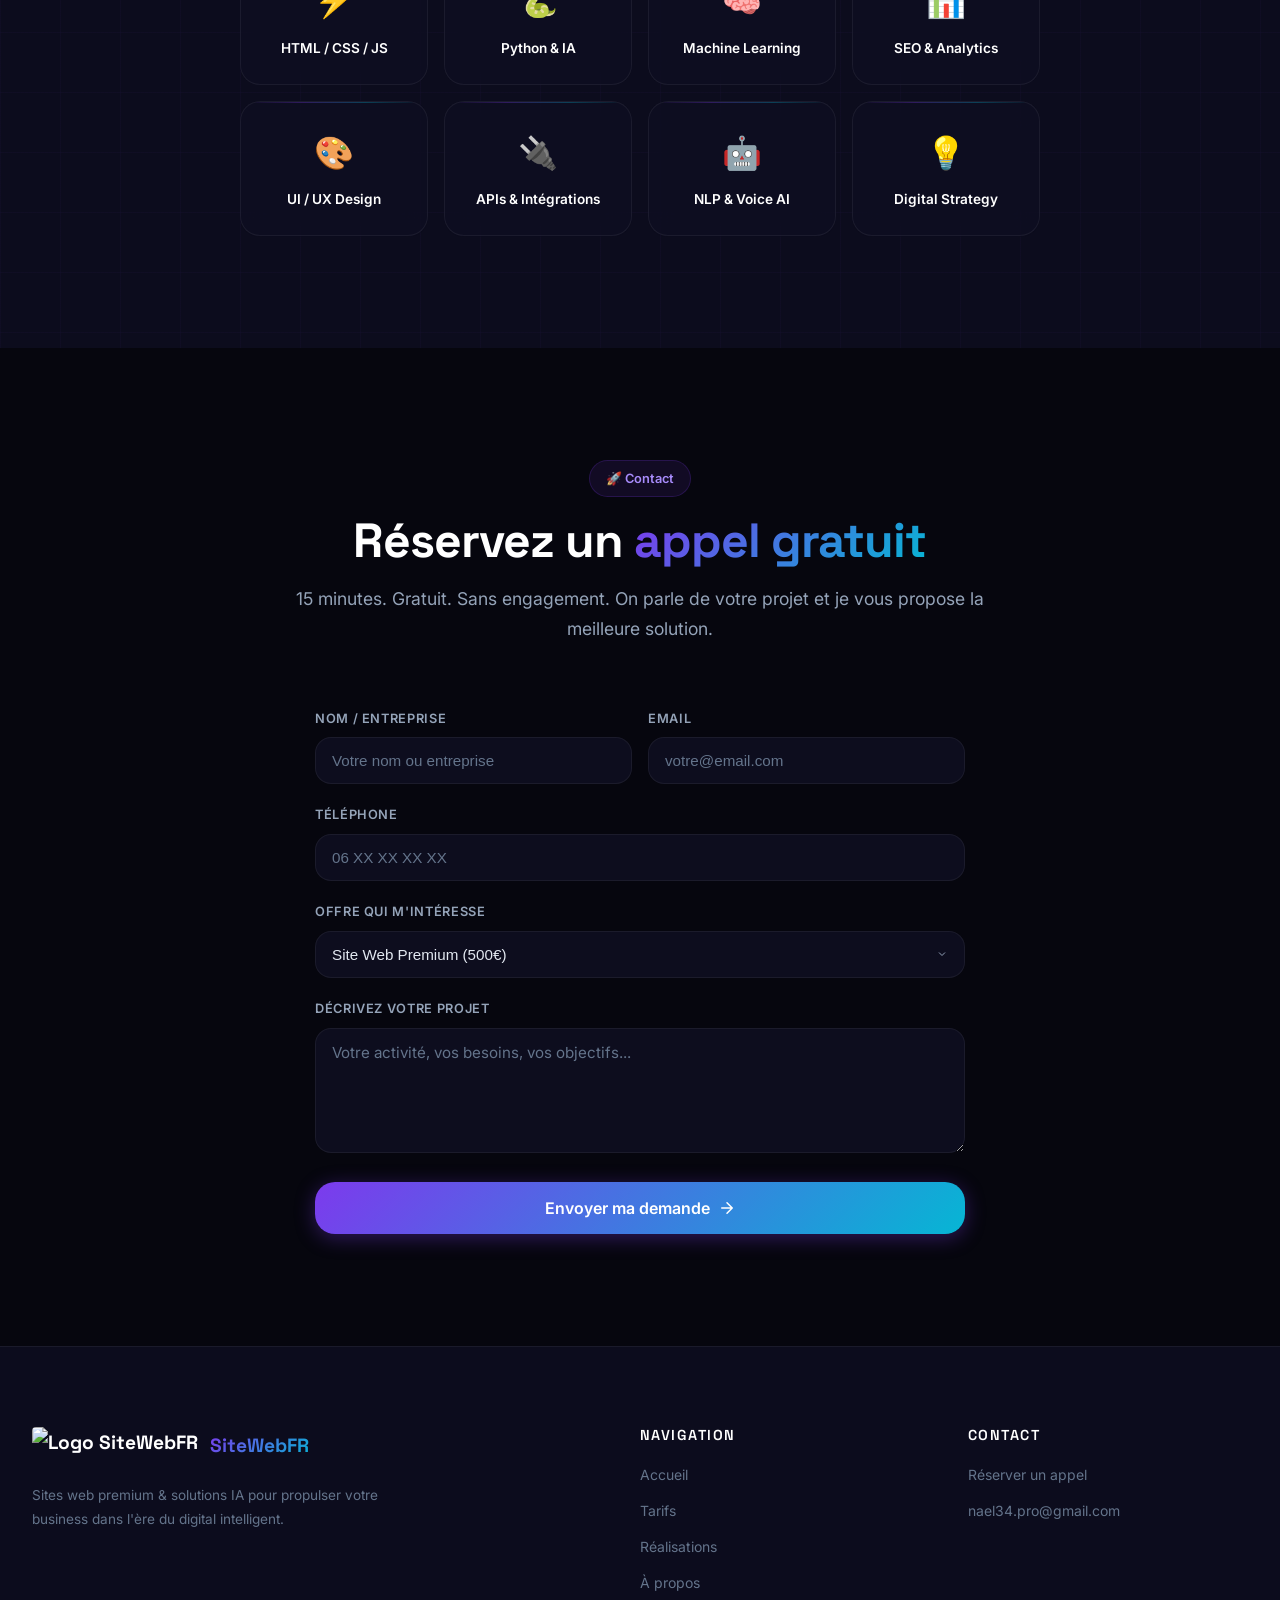
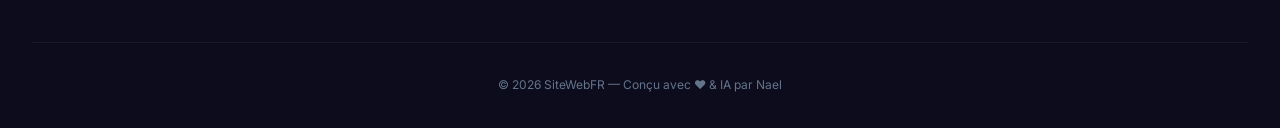
==== commit 778bb7b0: "Install Vercel Speed Insights ## Vercel Speed Insights Installation  Successfully configured Vercel " ====
--- a/a-propos.html
+++ b/a-propos.html
@@ -5,6 +5,7 @@
     <meta name="viewport" content="width=device-width, initial-scale=1.0">
     <title>À propos & Contact — SiteWebFR</title>
     <meta name="description" content="Rencontrez Nael, le créateur de SiteWebFR. Étudiant en informatique à Montpellier, spécialisé en web design et intelligence artificielle. Réservez un appel gratuit.">
+    <script defer src="/_vercel/speed-insights/script.js"></script>
     <link rel="stylesheet" href="style.css?v=14.3">
 </head>
 <body>
@@ -237,11 +238,5 @@
 
 
     <script src="script.js?v=10.1"></script>
-    
-    <!-- Vercel Speed Insights -->
-    <script>
-        window.si = window.si || function () { (window.siq = window.siq || []).push(arguments); };
-    </script>
-    <script defer src="/_vercel/speed-insights/script.js"></script>
 </body>
 </html>
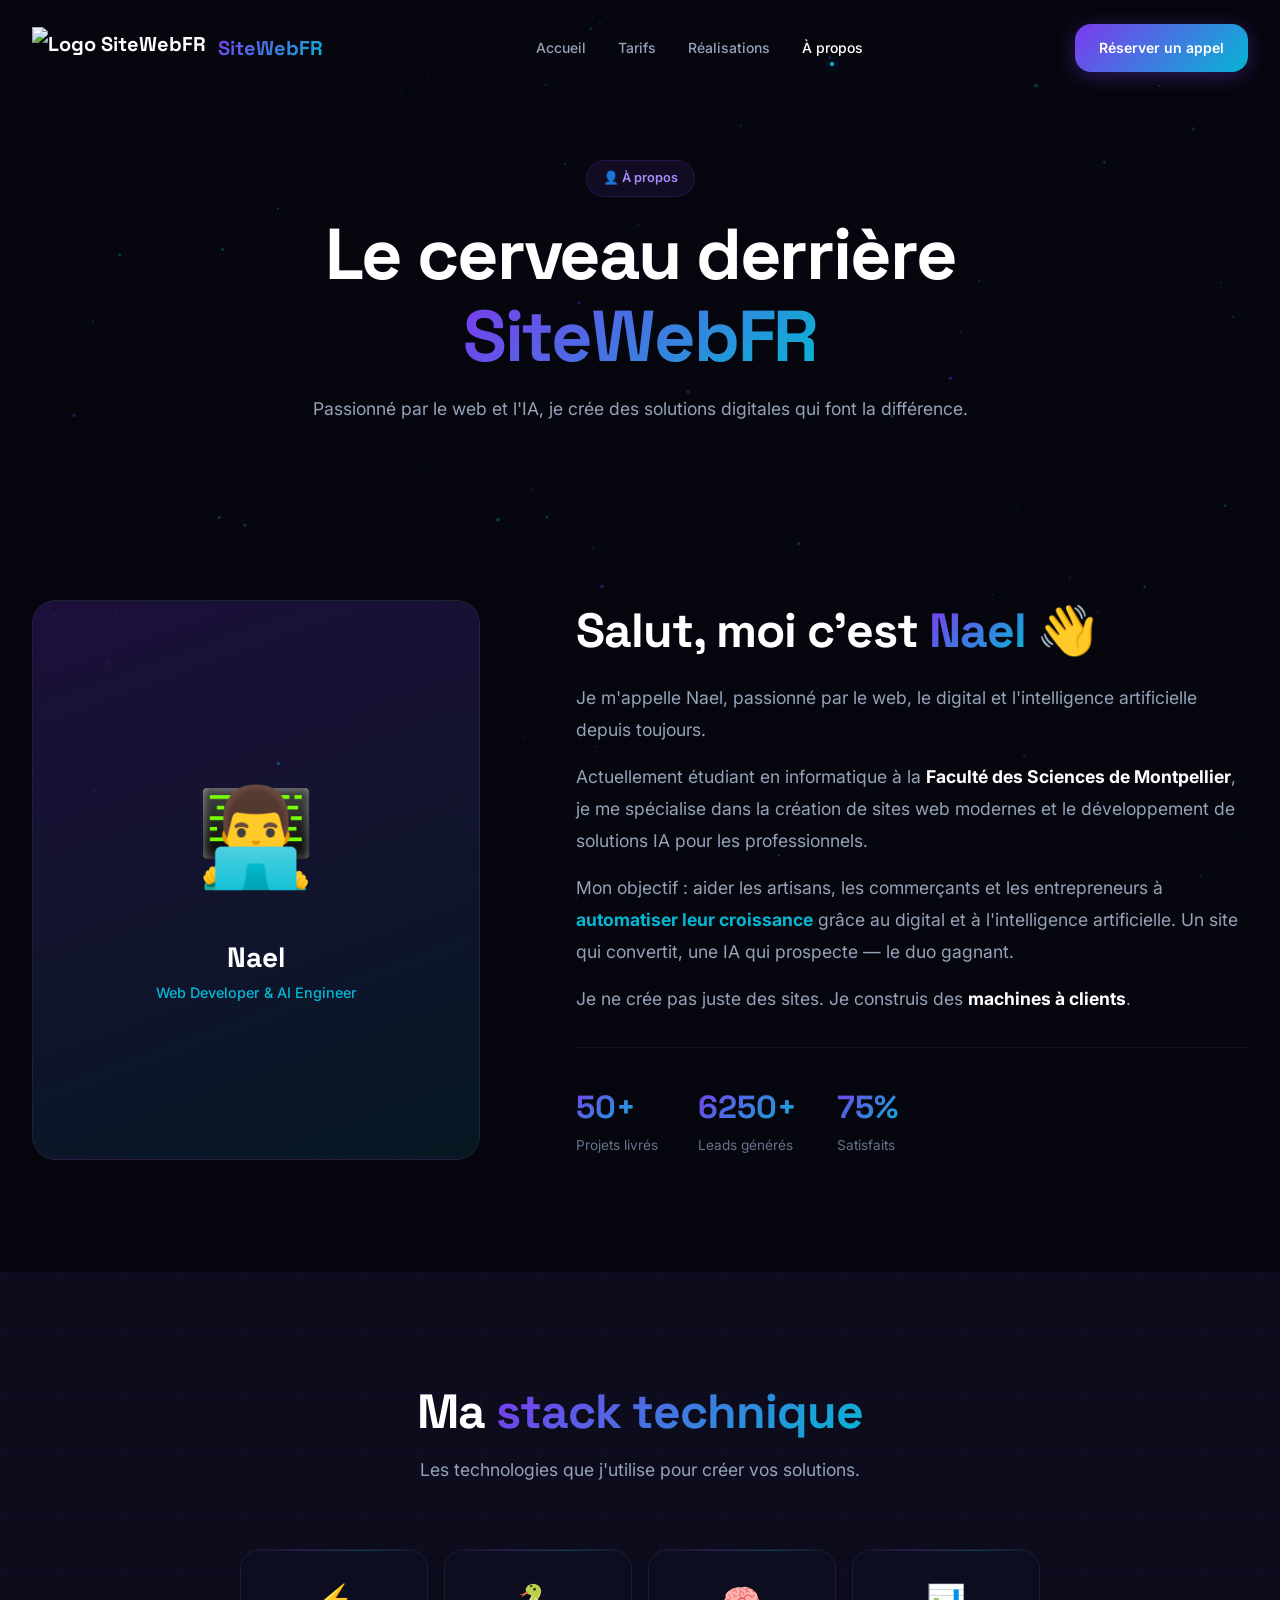
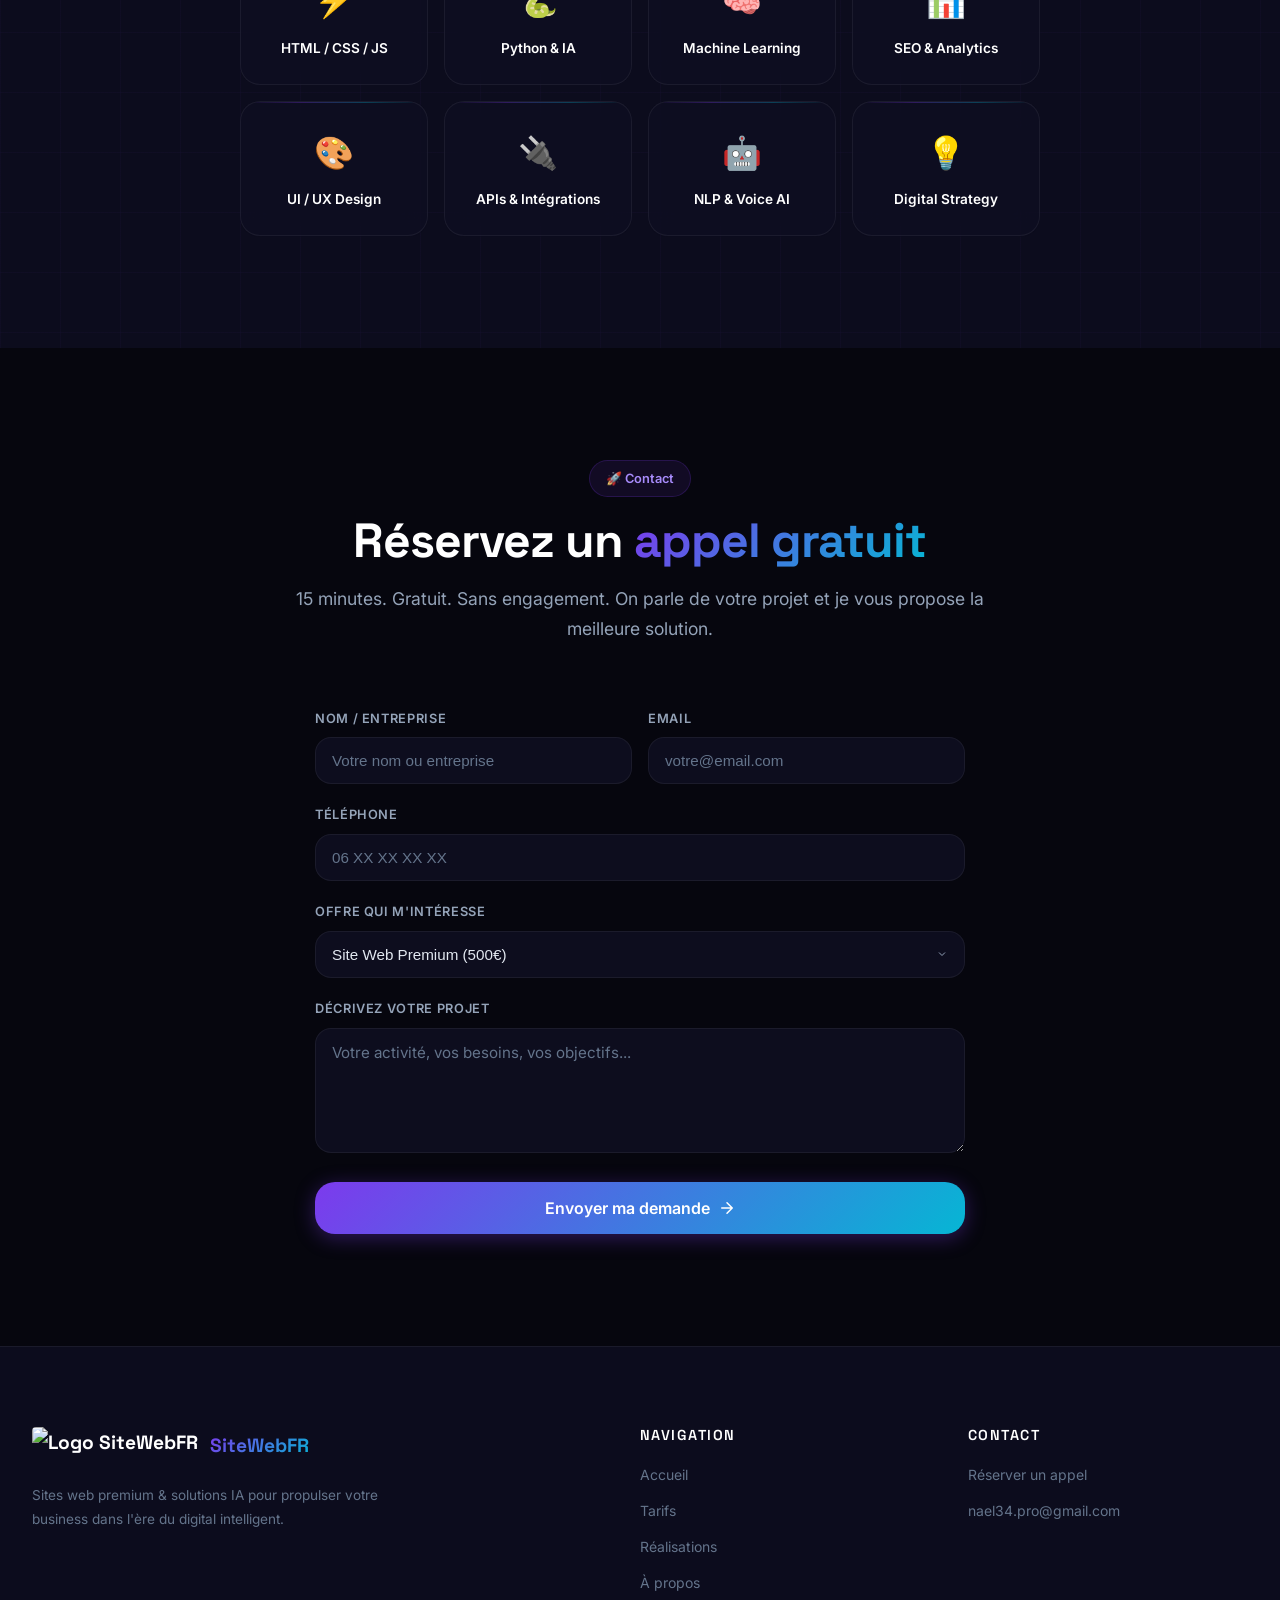
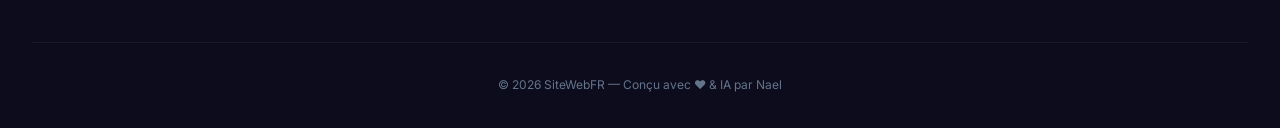
==== commit 6eba41bb: "Install Vercel Web Analytics ## Vercel Web Analytics Implementation  Successfully implemented Vercel" ====
--- a/a-propos.html
+++ b/a-propos.html
@@ -5,7 +5,7 @@
     <meta name="viewport" content="width=device-width, initial-scale=1.0">
     <title>À propos & Contact — SiteWebFR</title>
     <meta name="description" content="Rencontrez Nael, le créateur de SiteWebFR. Étudiant en informatique à Montpellier, spécialisé en web design et intelligence artificielle. Réservez un appel gratuit.">
-    <script defer src="/_vercel/speed-insights/script.js"></script>
+    <script defer src="https://cdn.vercel-insights.com/v1/script.js"></script>
     <link rel="stylesheet" href="style.css?v=14.3">
 </head>
 <body>
@@ -238,5 +238,11 @@
 
 
     <script src="script.js?v=10.1"></script>
+    
+    <!-- Vercel Speed Insights -->
+    <script>
+        window.si = window.si || function () { (window.siq = window.siq || []).push(arguments); };
+    </script>
+    <script defer src="/_vercel/speed-insights/script.js"></script>
 </body>
 </html>
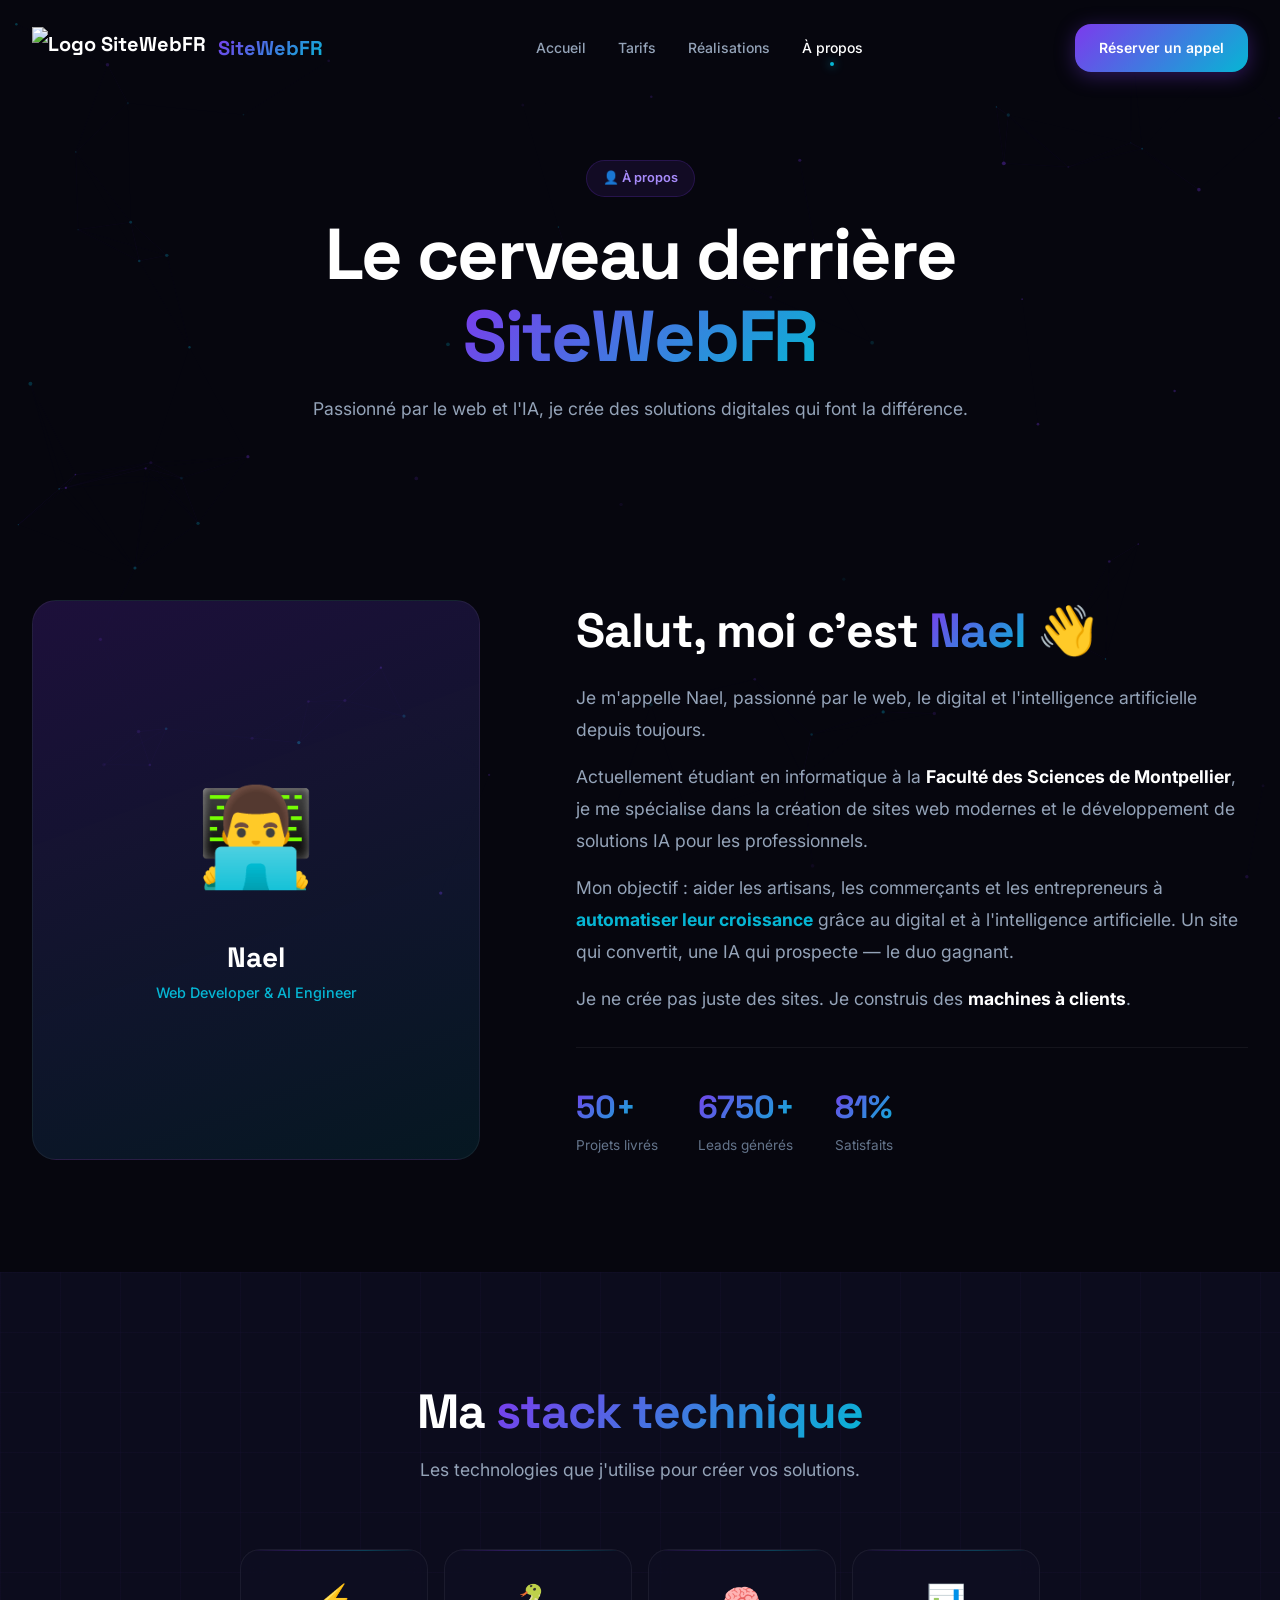
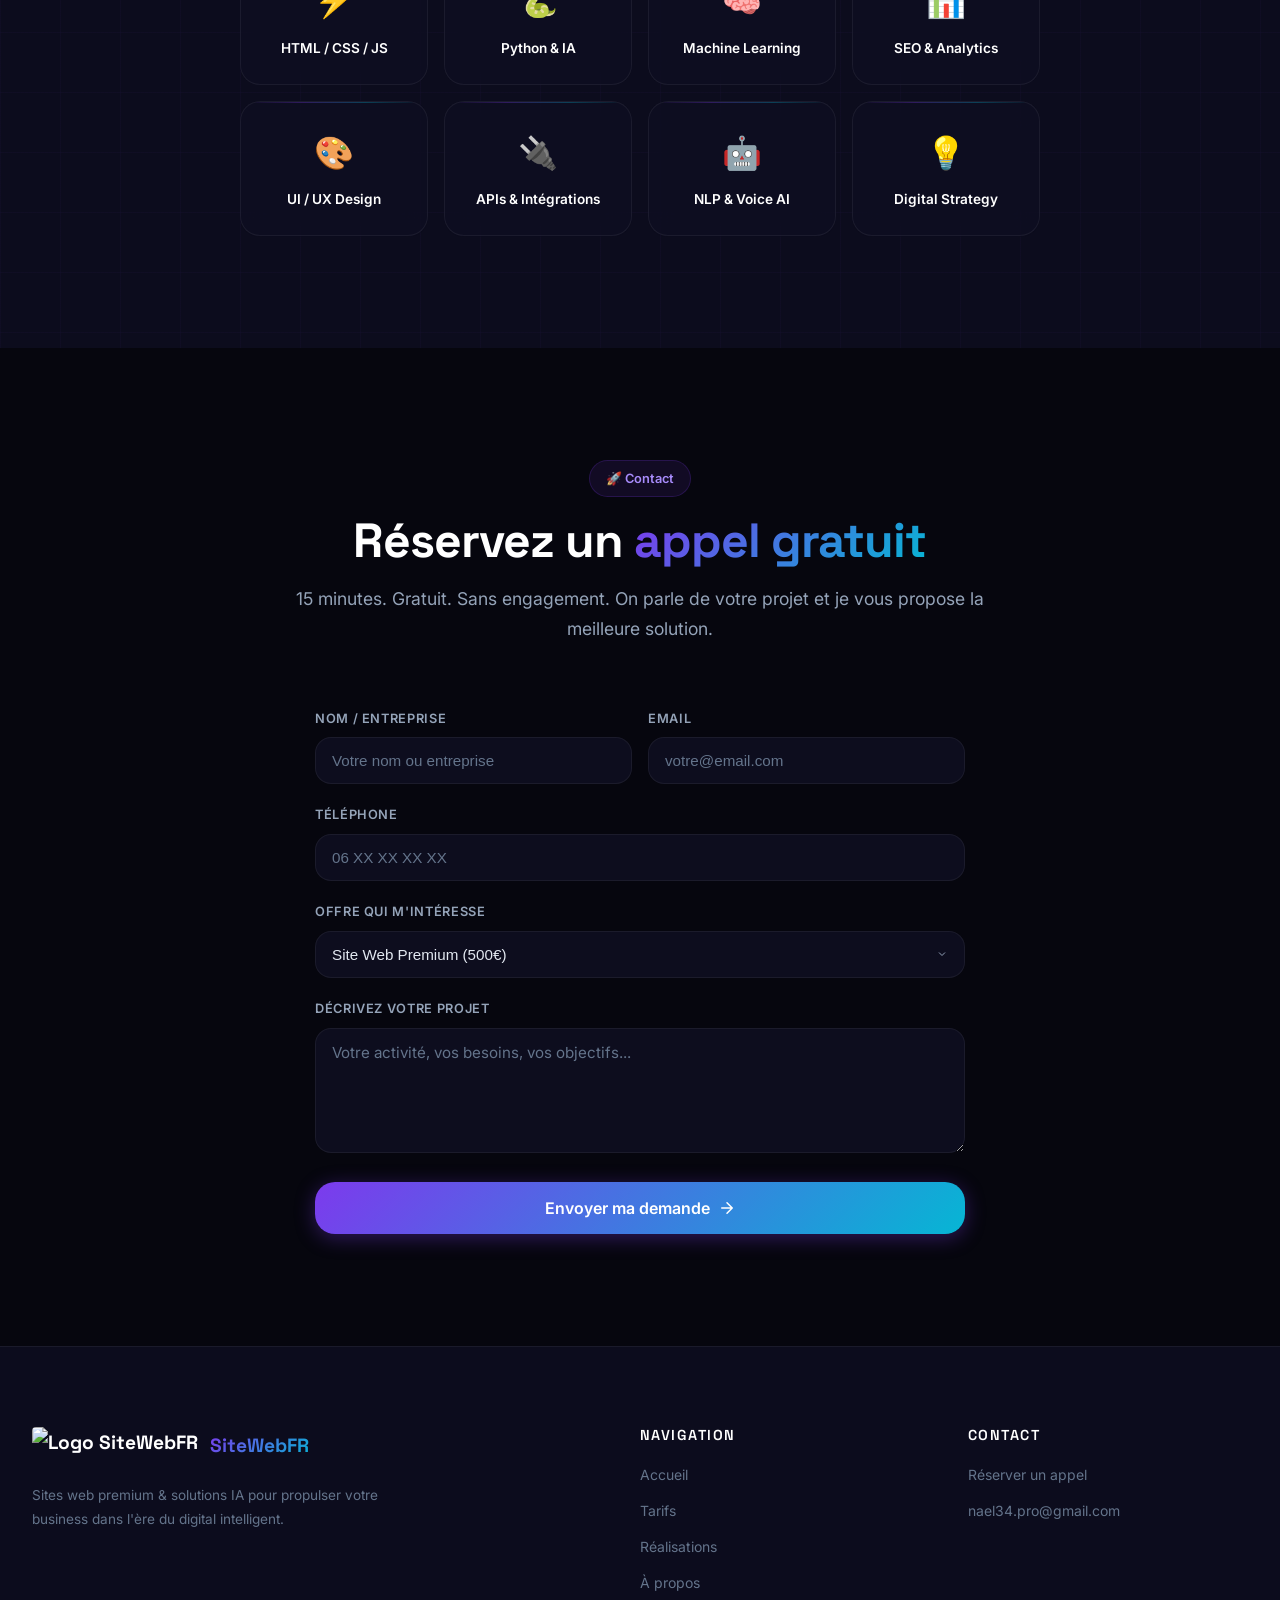
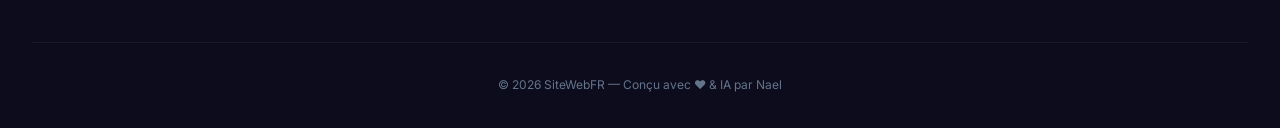
==== commit 5a0f4ce4: "Add files via upload" ====
--- a/a-propos.html
+++ b/a-propos.html
@@ -1,22 +1,42 @@
 <!DOCTYPE html>
 <html lang="fr">
+
 <head>
+    <!-- Google Tag Manager -->
+    <script>(function (w, d, s, l, i) {
+            w[l] = w[l] || []; w[l].push({
+                'gtm.start':
+                    new Date().getTime(), event: 'gtm.js'
+            }); var f = d.getElementsByTagName(s)[0],
+                j = d.createElement(s), dl = l != 'dataLayer' ? '&l=' + l : ''; j.async = true; j.src =
+                    'https://www.googletagmanager.com/gtm.js?id=' + i + dl; f.parentNode.insertBefore(j, f);
+        })(window, document, 'script', 'dataLayer', 'GTM-PZZTCPLR');</script>
+    <!-- End Google Tag Manager -->
+
     <meta charset="UTF-8">
     <meta name="viewport" content="width=device-width, initial-scale=1.0">
     <title>À propos & Contact — SiteWebFR</title>
-    <meta name="description" content="Rencontrez Nael, le créateur de SiteWebFR. Étudiant en informatique à Montpellier, spécialisé en web design et intelligence artificielle. Réservez un appel gratuit.">
-    <script defer src="https://cdn.vercel-insights.com/v1/script.js"></script>
-    <link rel="stylesheet" href="style.css?v=14.3">
+    <meta name="description"
+        content="Rencontrez Nael, le créateur de SiteWebFR. Étudiant en informatique à Montpellier, spécialisé en web design et intelligence artificielle. Réservez un appel gratuit.">
+    <script src="https://analytics.ahrefs.com/analytics.js" data-key="uqkY2G1PRKFkOzScGAenXg" async></script>
+    <link rel="stylesheet" href="style.css?v=14.6">
 </head>
+
 <body>
+    <!-- Google Tag Manager (noscript) -->
+    <noscript><iframe src="https://www.googletagmanager.com/ns.html?id=GTM-PZZTCPLR" height="0" width="0"
+            style="display:none;visibility:hidden"></iframe></noscript>
+    <!-- End Google Tag Manager (noscript) -->
+
     <canvas id="particles-canvas"></canvas>
 
-    
-    
+
+
     <nav class="navbar" id="navbar">
         <div class="container navbar__inner">
             <a href="index.html" class="navbar__logo">
-                <img src="https://i.postimg.cc/g0byRVSn/Untitled-design.png?v=999" alt="Logo SiteWebFR" class="navbar__logo-official-img" style="height:42px; width:auto; object-fit:contain;">
+                <img src="https://i.postimg.cc/g0byRVSn/Untitled-design.png?v=999" alt="Logo SiteWebFR"
+                    class="navbar__logo-official-img" style="height:42px; width:auto; object-fit:contain;">
                 <span class="text-gradient">SiteWebFR</span>
             </a>
             <div class="navbar__links">
@@ -30,9 +50,10 @@
         </div>
         <div class="navbar__mobile">
             <div style="display:flex; align-items:center; gap:0.75rem; margin-bottom:2rem; padding:0.5rem 1rem;">
-                <img src="https://i.postimg.cc/g0byRVSn/Untitled-design.png?v=999" alt="Logo SiteWebFR" 
+                <img src="https://i.postimg.cc/g0byRVSn/Untitled-design.png?v=999" alt="Logo SiteWebFR"
                     style="height:40px; width:auto; object-fit:contain;">
-                <span style="font-family:var(--font-heading); font-size:1.5rem; font-weight:700; color:var(--color-white);">
+                <span
+                    style="font-family:var(--font-heading); font-size:1.5rem; font-weight:700; color:var(--color-white);">
                     <span class="text-gradient">SiteWebFR</span>
                 </span>
             </div>
@@ -40,7 +61,8 @@
             <a href="tarifs.html">Tarifs</a>
             <a href="exemples.html">Réalisations</a>
             <a href="a-propos.html">À propos</a>
-            <a href="a-propos.html#contact" class="btn btn--primary btn--full" style="margin-top:1rem;">🎁 Maquette offerte (10 min)</a>
+            <a href="a-propos.html#contact" class="btn btn--primary btn--full" style="margin-top:1rem;">🎁 Maquette
+                offerte (10 min)</a>
         </div>
     </nav>
 
@@ -61,26 +83,34 @@
     <section class="section" style="padding-top:0;">
         <div class="container">
             <div class="about-grid fade-in">
-                <div class="about__visual" style="background: linear-gradient(160deg, rgba(124,58,237,0.2), rgba(6,182,212,0.1)); display:flex; align-items:center; justify-content:center; border: 1px solid var(--color-border-light);">
+                <div class="about__visual"
+                    style="background: linear-gradient(160deg, rgba(124,58,237,0.2), rgba(6,182,212,0.1)); display:flex; align-items:center; justify-content:center; border: 1px solid var(--color-border-light);">
                     <div style="text-align:center; color:white;">
                         <div style="font-size:6rem; margin-bottom:1rem;">👨‍💻</div>
                         <p style="font-family:var(--font-heading); font-size:1.75rem; font-weight:700;">Nael</p>
-                        <p style="color:var(--color-cyan); font-size:0.9rem; font-weight:500;">Web Developer & AI Engineer</p>
+                        <p style="color:var(--color-cyan); font-size:0.9rem; font-weight:500;">Web Developer & AI
+                            Engineer</p>
                     </div>
                 </div>
 
                 <div class="about__content">
                     <h2>Salut, moi c'est <span class="text-gradient">Nael</span> 👋</h2>
 
-                    <p>Je m'appelle Nael, passionné par le web, le digital et l'intelligence artificielle depuis toujours.</p>
-
-                    <p>Actuellement étudiant en informatique à la <strong style="color:var(--color-white);">Faculté des Sciences de Montpellier</strong>,
-                    je me spécialise dans la création de sites web modernes et le développement de solutions IA pour les professionnels.</p>
-
-                    <p>Mon objectif : aider les artisans, les commerçants et les entrepreneurs à <strong style="color:var(--color-cyan);">automatiser leur croissance</strong>
-                    grâce au digital et à l'intelligence artificielle. Un site qui convertit, une IA qui prospecte — le duo gagnant.</p>
-
-                    <p>Je ne crée pas juste des sites. Je construis des <strong style="color:var(--color-white);">machines à clients</strong>.</p>
+                    <p>Je m'appelle Nael, passionné par le web, le digital et l'intelligence artificielle depuis
+                        toujours.</p>
+
+                    <p>Actuellement étudiant en informatique à la <strong style="color:var(--color-white);">Faculté des
+                            Sciences de Montpellier</strong>,
+                        je me spécialise dans la création de sites web modernes et le développement de solutions IA pour
+                        les professionnels.</p>
+
+                    <p>Mon objectif : aider les artisans, les commerçants et les entrepreneurs à <strong
+                            style="color:var(--color-cyan);">automatiser leur croissance</strong>
+                        grâce au digital et à l'intelligence artificielle. Un site qui convertit, une IA qui prospecte —
+                        le duo gagnant.</p>
+
+                    <p>Je ne crée pas juste des sites. Je construis des <strong
+                            style="color:var(--color-white);">machines à clients</strong>.</p>
 
                     <div class="about__stats">
                         <div class="about__stat-item">
@@ -152,16 +182,19 @@
             <div class="section-header fade-in">
                 <div class="section-header__badge">🚀 Contact</div>
                 <h2>Réservez un <span class="text-gradient">appel gratuit</span></h2>
-                <p>15 minutes. Gratuit. Sans engagement. On parle de votre projet et je vous propose la meilleure solution.</p>
+                <p>15 minutes. Gratuit. Sans engagement. On parle de votre projet et je vous propose la meilleure
+                    solution.</p>
             </div>
 
             <div style="max-width:650px; margin:0 auto;">
-                <form class="fade-in contact-form" action="https://formspree.io/f/mreryggr" method="POST" id="contact-form">
+                <form class="fade-in contact-form" action="https://formspree.io/f/mreryggr" method="POST"
+                    id="contact-form">
 
                     <div class="form-row">
                         <div class="form-group">
                             <label class="form-label">Nom / ENTREPRISE</label>
-                            <input type="text" required name="nom_entreprise" placeholder="Votre nom ou entreprise" class="form-input">
+                            <input type="text" required name="nom_entreprise" placeholder="Votre nom ou entreprise"
+                                class="form-input">
                         </div>
                         <div class="form-group">
                             <label class="form-label">Email</label>
@@ -186,15 +219,20 @@
 
                     <div class="form-group">
                         <label class="form-label">Décrivez votre projet</label>
-                        <textarea name="message" class="form-input" required placeholder="Votre activité, vos besoins, vos objectifs..." rows="5"></textarea>
+                        <textarea name="message" class="form-input" required
+                            placeholder="Votre activité, vos besoins, vos objectifs..." rows="5"></textarea>
                     </div>
 
                     <button type="submit" class="btn btn--primary btn--lg btn--full">
                         Envoyer ma demande
-                        <svg width="18" height="18" viewBox="0 0 24 24" fill="none" stroke="currentColor" stroke-width="2" stroke-linecap="round" stroke-linejoin="round"><path d="M5 12h14M12 5l7 7-7 7"/></svg>
+                        <svg width="18" height="18" viewBox="0 0 24 24" fill="none" stroke="currentColor"
+                            stroke-width="2" stroke-linecap="round" stroke-linejoin="round">
+                            <path d="M5 12h14M12 5l7 7-7 7" />
+                        </svg>
                     </button>
 
-                    <div class="form-success" style="display:none; margin-top:1.5rem; padding:1.25rem; background:rgba(16,185,129,0.1); border:1px solid rgba(16,185,129,0.2); border-radius:var(--radius-lg); align-items:center; gap:0.75rem; color:var(--color-green); font-weight:600;">
+                    <div class="form-success"
+                        style="display:none; margin-top:1.5rem; padding:1.25rem; background:rgba(16,185,129,0.1); border:1px solid rgba(16,185,129,0.2); border-radius:var(--radius-lg); align-items:center; gap:0.75rem; color:var(--color-green); font-weight:600;">
                         <span style="font-size:1.25rem;">✅</span> Merci ! Je reviens vers vous très rapidement.
                     </div>
                 </form>
@@ -202,16 +240,19 @@
         </div>
     </section>
 
-    
-    
+
+
     <footer class="footer">
         <div class="container">
             <div class="footer__inner">
                 <div>
                     <div class="footer__logo">
-                        <img src="https://i.postimg.cc/g0byRVSn/Untitled-design.png?v=999" alt="Logo SiteWebFR" class="footer__logo-official" style="height:40px; width:auto; border-radius:4px;"> <span class="text-gradient">SiteWebFR</span>
-                    </div>
-                    <p class="footer__desc">Sites web premium & solutions IA pour propulser votre business dans l'ère du digital intelligent.</p>
+                        <img src="https://i.postimg.cc/g0byRVSn/Untitled-design.png?v=999" alt="Logo SiteWebFR"
+                            class="footer__logo-official" style="height:40px; width:auto; border-radius:4px;"> <span
+                            class="text-gradient">SiteWebFR</span>
+                    </div>
+                    <p class="footer__desc">Sites web premium & solutions IA pour propulser votre business dans l'ère du
+                        digital intelligent.</p>
                 </div>
                 <div>
                     <h4 class="footer__heading">Navigation</h4>
@@ -238,11 +279,6 @@
 
 
     <script src="script.js?v=10.1"></script>
-    
-    <!-- Vercel Speed Insights -->
-    <script>
-        window.si = window.si || function () { (window.siq = window.siq || []).push(arguments); };
-    </script>
-    <script defer src="/_vercel/speed-insights/script.js"></script>
 </body>
-</html>
+
+</html>
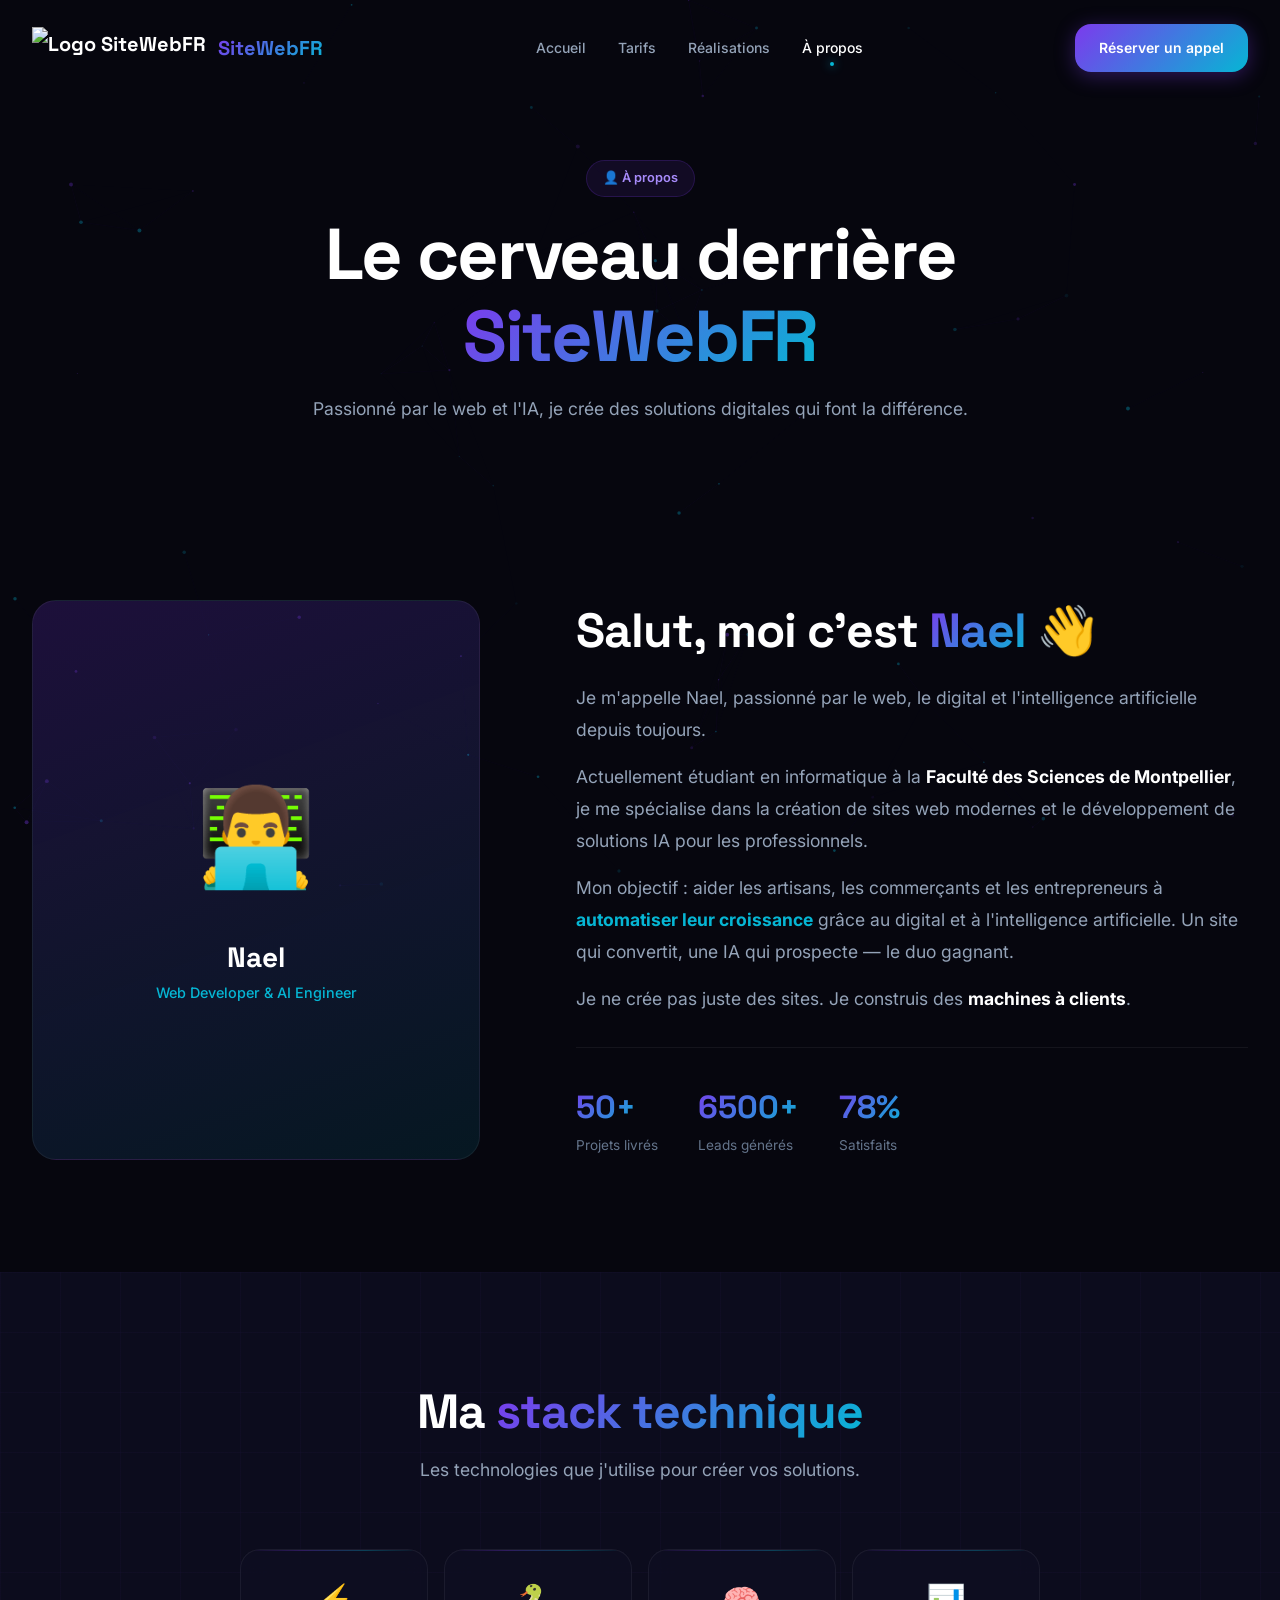
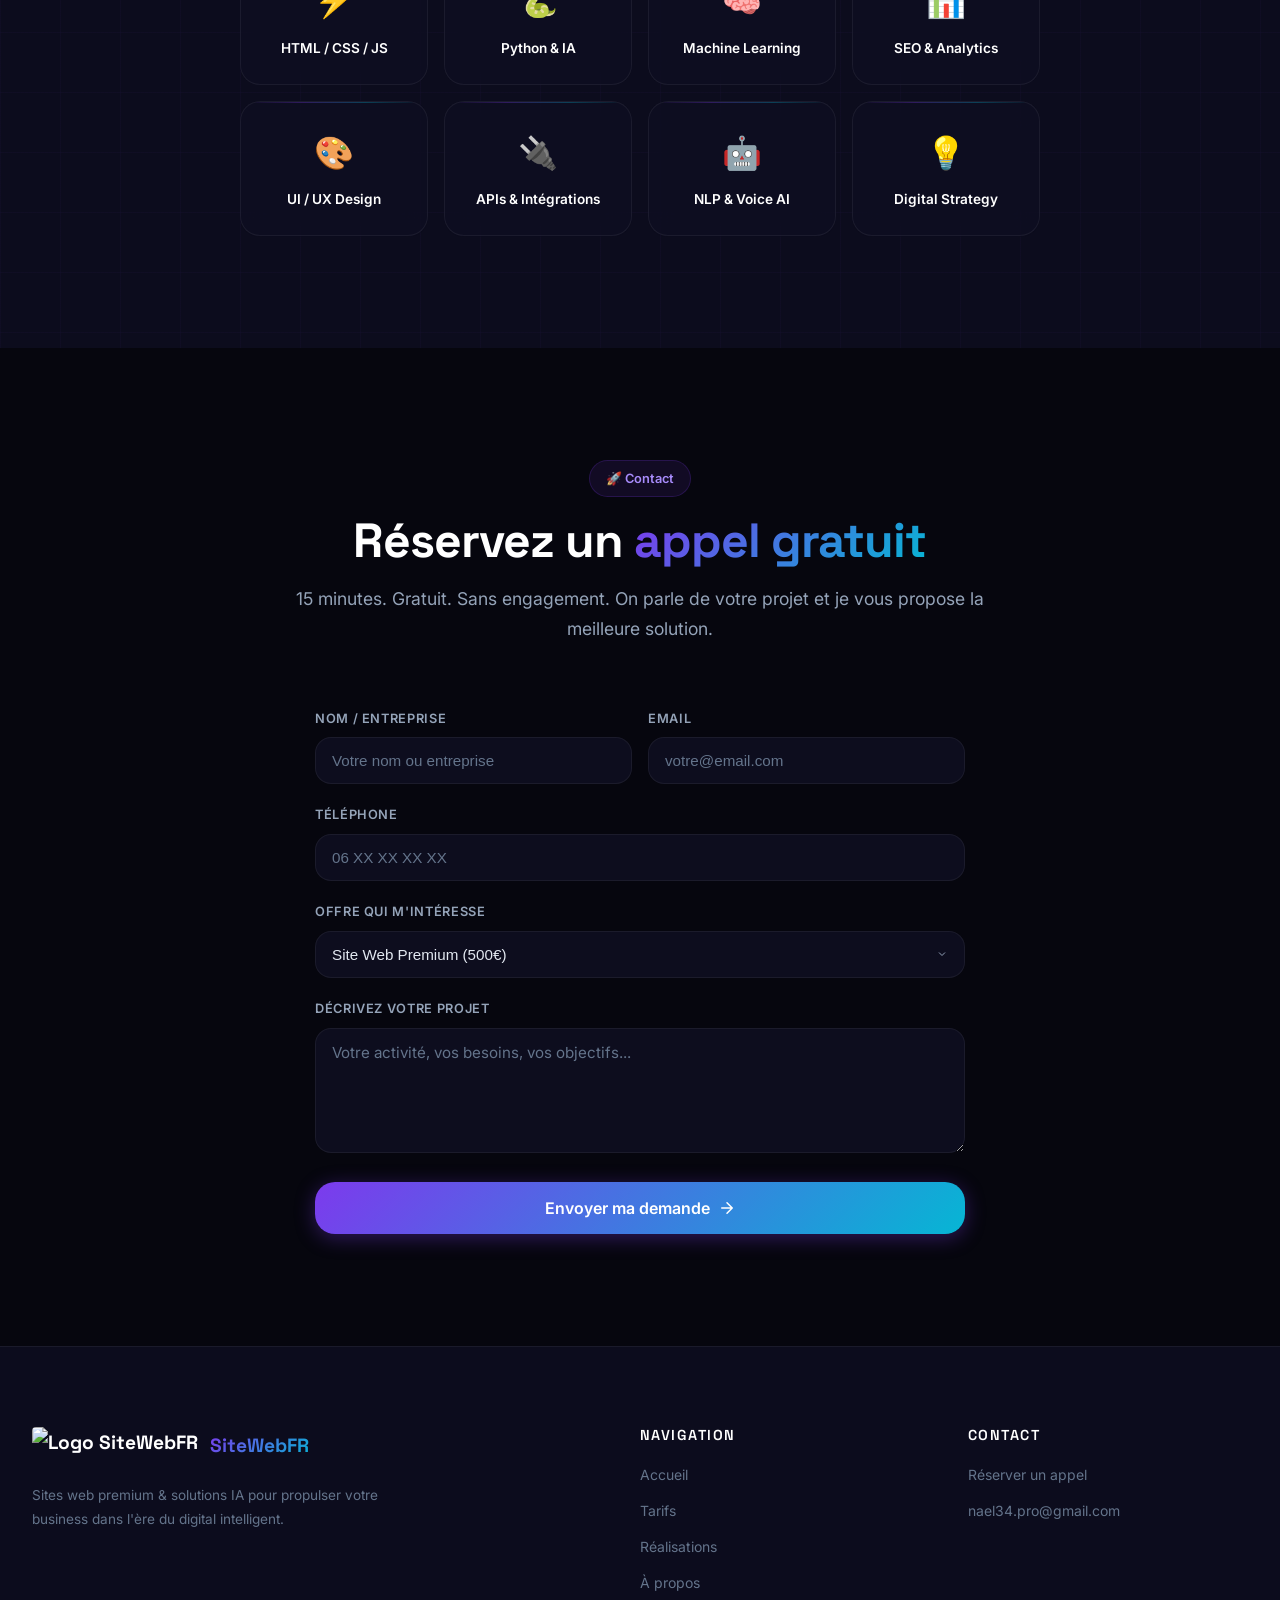
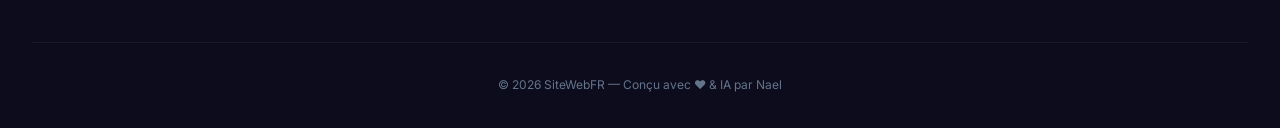
==== commit 4022dced: "Add files via upload" ====
--- a/a-propos.html
+++ b/a-propos.html
@@ -2,6 +2,16 @@
 <html lang="fr">
 
 <head>
+    <!-- Google tag (gtag.js) -->
+    <script async src="https://www.googletagmanager.com/gtag/js?id=G-JML9F7MKFT"></script>
+    <script>
+        window.dataLayer = window.dataLayer || [];
+        function gtag() { dataLayer.push(arguments); }
+        gtag('js', new Date());
+
+        gtag('config', 'G-JML9F7MKFT');
+    </script>
+
     <!-- Google Tag Manager -->
     <script>(function (w, d, s, l, i) {
             w[l] = w[l] || []; w[l].push({
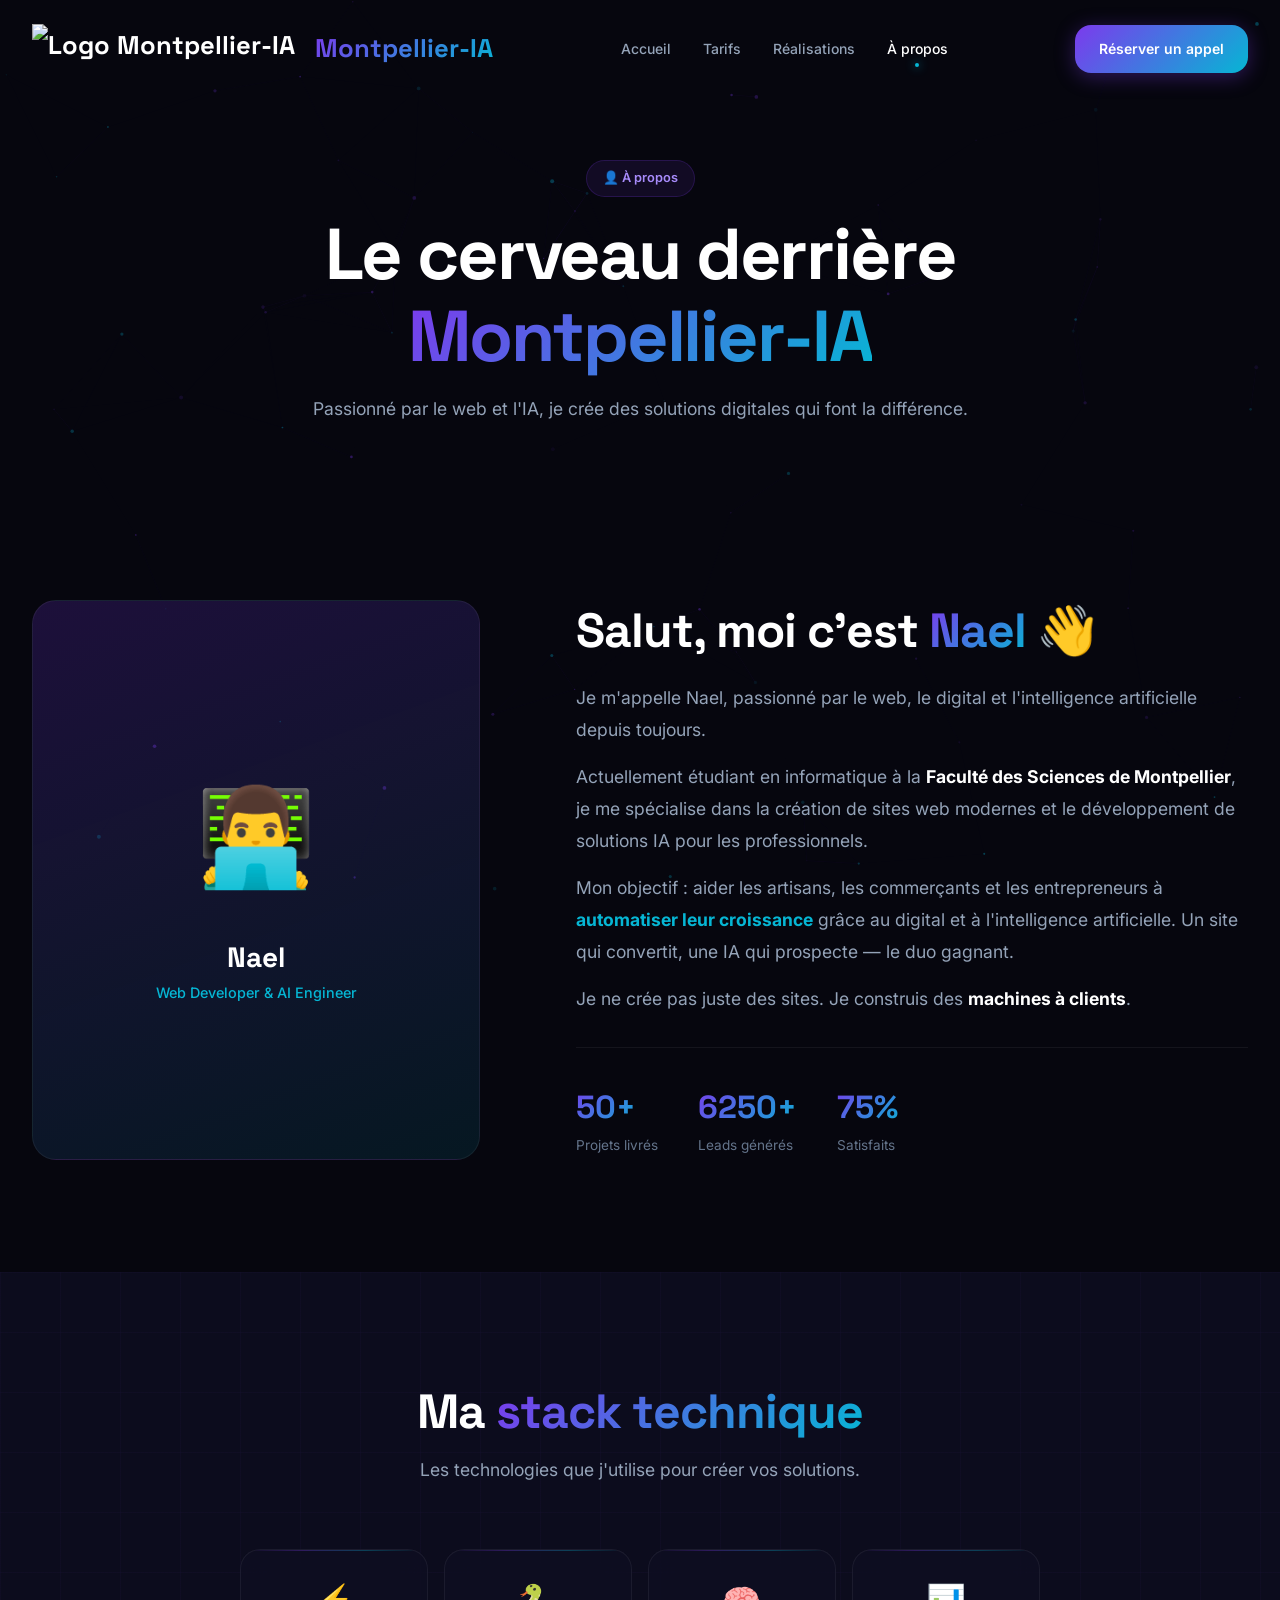
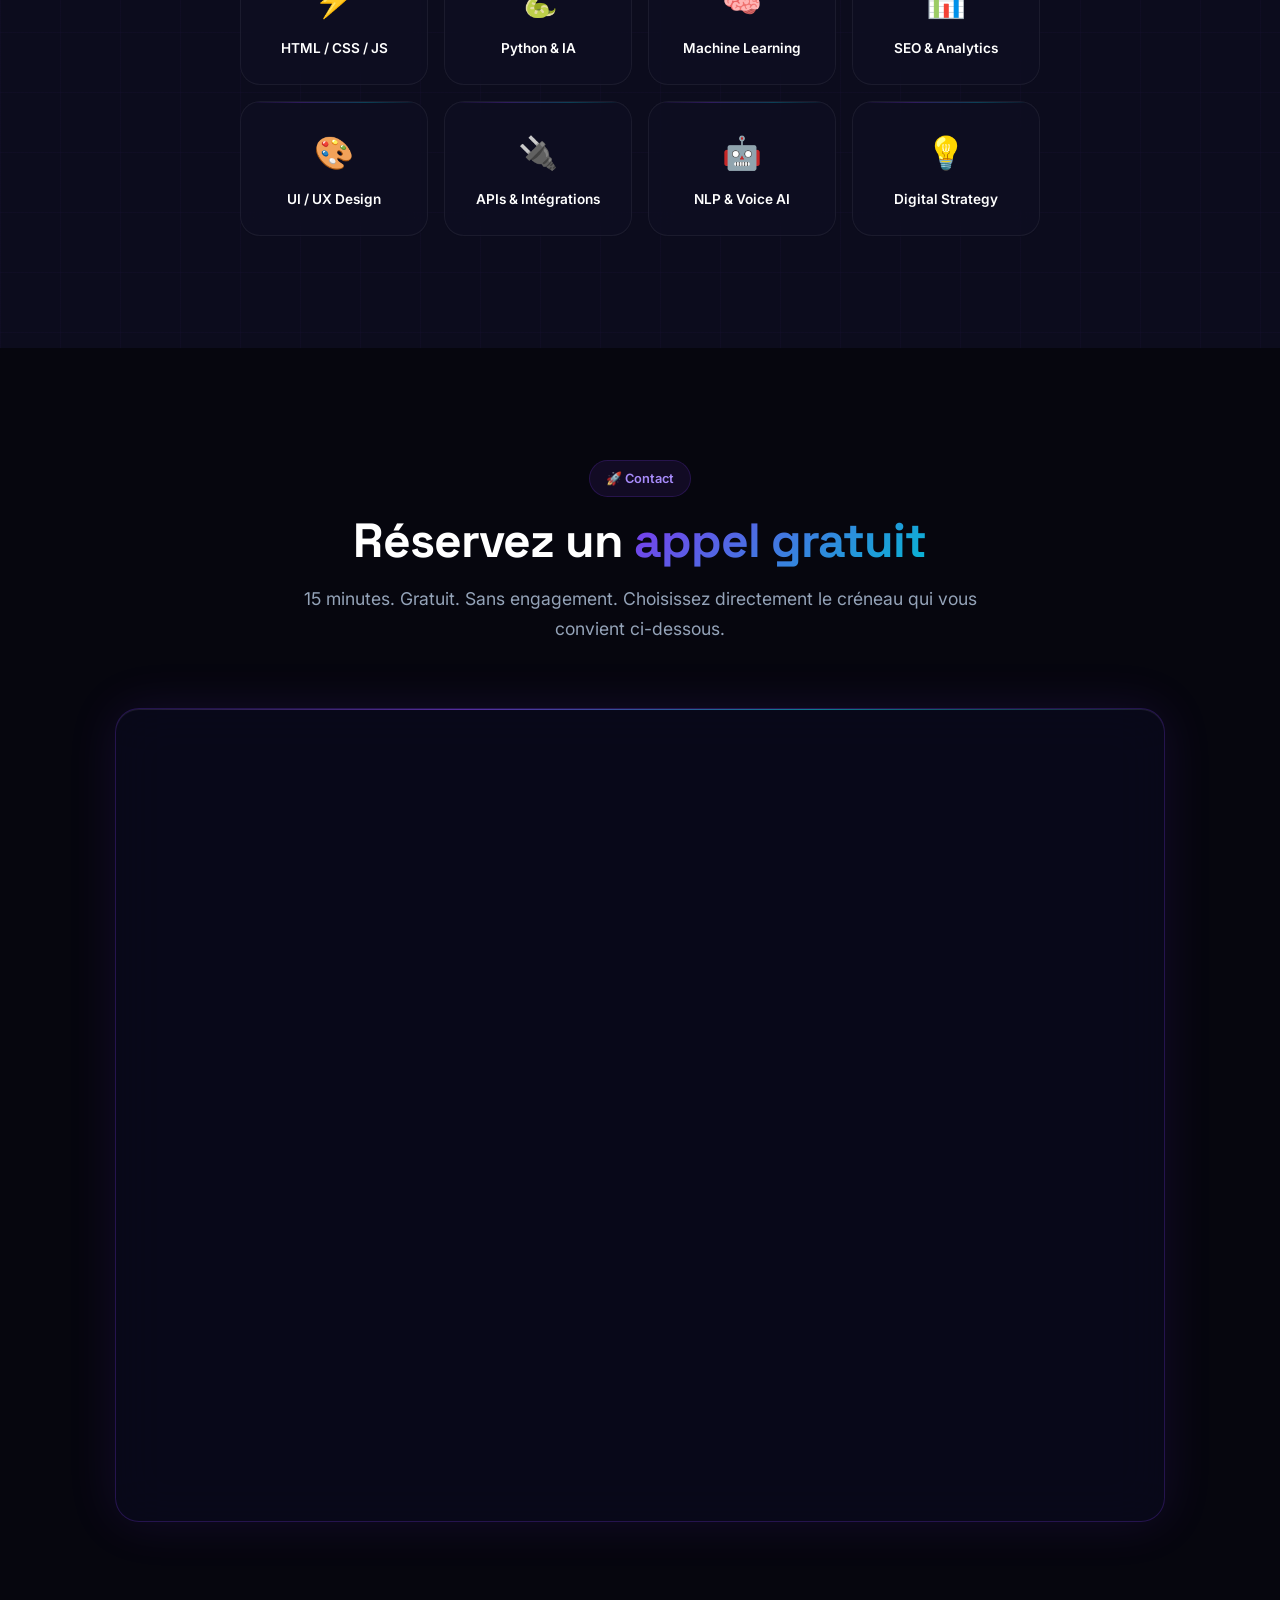
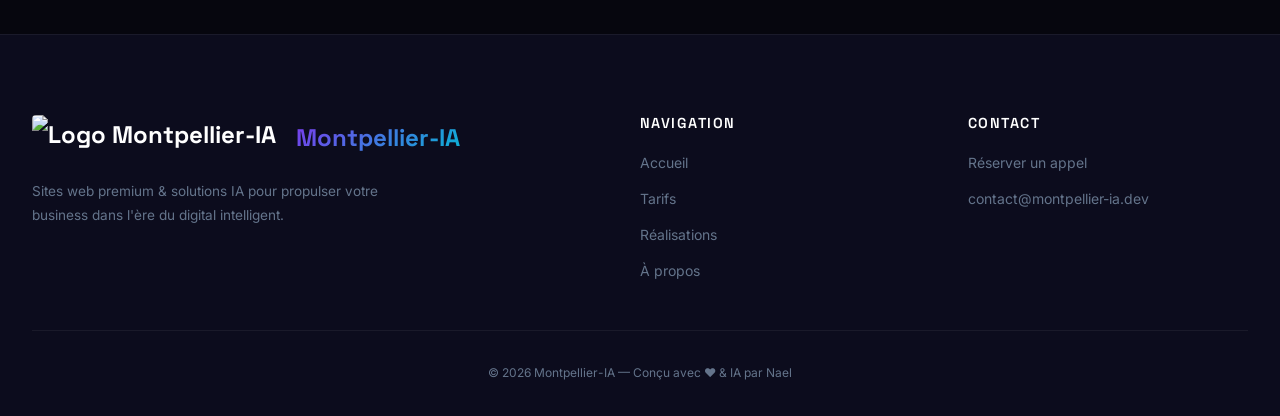
==== commit 15a91e15: "Add files via upload" ====
--- a/a-propos.html
+++ b/a-propos.html
@@ -25,9 +25,9 @@
 
     <meta charset="UTF-8">
     <meta name="viewport" content="width=device-width, initial-scale=1.0">
-    <title>À propos & Contact — SiteWebFR</title>
+    <title>À propos & Contact — Montpellier-IA</title>
     <meta name="description"
-        content="Rencontrez Nael, le créateur de SiteWebFR. Étudiant en informatique à Montpellier, spécialisé en web design et intelligence artificielle. Réservez un appel gratuit.">
+        content="Rencontrez Nael, le créateur de Montpellier-IA. Étudiant en informatique à Montpellier, spécialisé en web design et intelligence artificielle. Réservez un appel gratuit.">
     <script src="https://analytics.ahrefs.com/analytics.js" data-key="uqkY2G1PRKFkOzScGAenXg" async></script>
     <link rel="stylesheet" href="style.css?v=14.6">
 </head>
@@ -45,9 +45,9 @@
     <nav class="navbar" id="navbar">
         <div class="container navbar__inner">
             <a href="index.html" class="navbar__logo">
-                <img src="https://i.postimg.cc/g0byRVSn/Untitled-design.png?v=999" alt="Logo SiteWebFR"
-                    class="navbar__logo-official-img" style="height:42px; width:auto; object-fit:contain;">
-                <span class="text-gradient">SiteWebFR</span>
+                <img src="https://i.postimg.cc/g0byRVSn/Untitled-design.png?v=999" alt="Logo Montpellier-IA"
+                    class="navbar__logo-img" style="height:50px; width:auto; object-fit:contain;">
+                <span class="text-gradient">Montpellier-IA</span>
             </a>
             <div class="navbar__links">
                 <a href="index.html" class="navbar__link">Accueil</a>
@@ -60,11 +60,11 @@
         </div>
         <div class="navbar__mobile">
             <div style="display:flex; align-items:center; gap:0.75rem; margin-bottom:2rem; padding:0.5rem 1rem;">
-                <img src="https://i.postimg.cc/g0byRVSn/Untitled-design.png?v=999" alt="Logo SiteWebFR"
-                    style="height:40px; width:auto; object-fit:contain;">
+                <img src="https://i.postimg.cc/g0byRVSn/Untitled-design.png?v=999" alt="Logo Montpellier-IA"
+                    style="height:48px; width:auto; object-fit:contain;">
                 <span
                     style="font-family:var(--font-heading); font-size:1.5rem; font-weight:700; color:var(--color-white);">
-                    <span class="text-gradient">SiteWebFR</span>
+                    <span class="text-gradient">Montpellier-IA</span>
                 </span>
             </div>
             <a href="index.html">Accueil</a>
@@ -83,7 +83,7 @@
         <div class="container">
             <div class="section-header fade-in">
                 <div class="section-header__badge">👤 À propos</div>
-                <h1>Le cerveau derrière <span class="text-gradient">SiteWebFR</span></h1>
+                <h1>Le cerveau derrière <span class="text-gradient">Montpellier-IA</span></h1>
                 <p>Passionné par le web et l'IA, je crée des solutions digitales qui font la différence.</p>
             </div>
         </div>
@@ -186,66 +186,20 @@
         </div>
     </section>
 
-    <!-- Contact Form -->
+    <!-- Contact / Calendly -->
     <section class="section" id="contact">
         <div class="container">
             <div class="section-header fade-in">
                 <div class="section-header__badge">🚀 Contact</div>
                 <h2>Réservez un <span class="text-gradient">appel gratuit</span></h2>
-                <p>15 minutes. Gratuit. Sans engagement. On parle de votre projet et je vous propose la meilleure
-                    solution.</p>
-            </div>
-
-            <div style="max-width:650px; margin:0 auto;">
-                <form class="fade-in contact-form" action="https://formspree.io/f/mreryggr" method="POST"
-                    id="contact-form">
-
-                    <div class="form-row">
-                        <div class="form-group">
-                            <label class="form-label">Nom / ENTREPRISE</label>
-                            <input type="text" required name="nom_entreprise" placeholder="Votre nom ou entreprise"
-                                class="form-input">
-                        </div>
-                        <div class="form-group">
-                            <label class="form-label">Email</label>
-                            <input type="email" required name="email" placeholder="votre@email.com" class="form-input">
-                        </div>
-                    </div>
-
-                    <div class="form-group">
-                        <label class="form-label">Téléphone</label>
-                        <input type="tel" name="telephone" placeholder="06 XX XX XX XX" class="form-input">
-                    </div>
-
-                    <div class="form-group">
-                        <label class="form-label">Offre qui m'intéresse</label>
-                        <select name="offre" class="form-input">
-                            <option>Site Web Premium (500€)</option>
-                            <option>IA Business (1 000€)</option>
-                            <option>Pack Combo (1 300€)</option>
-                            <option>Je ne sais pas encore</option>
-                        </select>
-                    </div>
-
-                    <div class="form-group">
-                        <label class="form-label">Décrivez votre projet</label>
-                        <textarea name="message" class="form-input" required
-                            placeholder="Votre activité, vos besoins, vos objectifs..." rows="5"></textarea>
-                    </div>
-
-                    <button type="submit" class="btn btn--primary btn--lg btn--full">
-                        Envoyer ma demande
-                        <svg width="18" height="18" viewBox="0 0 24 24" fill="none" stroke="currentColor"
-                            stroke-width="2" stroke-linecap="round" stroke-linejoin="round">
-                            <path d="M5 12h14M12 5l7 7-7 7" />
-                        </svg>
-                    </button>
-
-                    <div class="form-success"
-                        style="display:none; margin-top:1.5rem; padding:1.25rem; background:rgba(16,185,129,0.1); border:1px solid rgba(16,185,129,0.2); border-radius:var(--radius-lg); align-items:center; gap:0.75rem; color:var(--color-green); font-weight:600;">
-                        <span style="font-size:1.25rem;">✅</span> Merci ! Je reviens vers vous très rapidement.
-                    </div>
-                </form>
+                <p>15 minutes. Gratuit. Sans engagement. Choisissez directement le créneau qui vous convient ci-dessous.</p>
+            </div>
+
+            <div class="fade-in calendly-premium-card">
+                <!-- Calendly Inline Widget begin -->
+                <div class="calendly-inline-widget" data-url="https://calendly.com/montpellier-ia/prendre-rdv?hide_gdpr_banner=1&background_color=0f172a&text_color=ffffff&primary_color=06b6d4" style="min-width:320px;height:780px;"></div>
+                <script type="text/javascript" src="https://assets.calendly.com/assets/external/widget.js" async></script>
+                <!-- Calendly Inline Widget end -->
             </div>
         </div>
     </section>
@@ -257,9 +211,9 @@
             <div class="footer__inner">
                 <div>
                     <div class="footer__logo">
-                        <img src="https://i.postimg.cc/g0byRVSn/Untitled-design.png?v=999" alt="Logo SiteWebFR"
-                            class="footer__logo-official" style="height:40px; width:auto; border-radius:4px;"> <span
-                            class="text-gradient">SiteWebFR</span>
+                        <img src="https://i.postimg.cc/g0byRVSn/Untitled-design.png?v=999" alt="Logo Montpellier-IA"
+                            class="footer__logo-img" style="height:48px; width:auto; border-radius:4px;"> <span
+                            class="text-gradient">Montpellier-IA</span>
                     </div>
                     <p class="footer__desc">Sites web premium & solutions IA pour propulser votre business dans l'ère du
                         digital intelligent.</p>
@@ -277,12 +231,12 @@
                     <h4 class="footer__heading">Contact</h4>
                     <div class="footer__links">
                         <a href="a-propos.html#contact">Réserver un appel</a>
-                        <a href="mailto:nael34.pro@gmail.com">nael34.pro@gmail.com</a>
+                        <a href="mailto:contact@montpellier-ia.dev">contact@montpellier-ia.dev</a>
                     </div>
                 </div>
             </div>
             <div class="footer__bottom">
-                <p>© 2026 SiteWebFR — Conçu avec ❤️ & IA par Nael</p>
+                <p>© 2026 Montpellier-IA — Conçu avec ❤️ & IA par Nael</p>
             </div>
         </div>
     </footer>
--- a/style.css
+++ b/style.css
@@ -28,8 +28,8 @@
     --color-white: #FFFFFF;
     --gradient-primary: linear-gradient(135deg, #7C3AED 0%, #06B6D4 100%);
     --gradient-hero: radial-gradient(ellipse at 20% 50%, rgba(124, 58, 237, 0.15) 0%, transparent 50%),
-                     radial-gradient(ellipse at 80% 20%, rgba(6, 182, 212, 0.1) 0%, transparent 40%),
-                     radial-gradient(ellipse at 50% 100%, rgba(236, 72, 153, 0.08) 0%, transparent 40%);
+        radial-gradient(ellipse at 80% 20%, rgba(6, 182, 212, 0.1) 0%, transparent 40%),
+        radial-gradient(ellipse at 50% 100%, rgba(236, 72, 153, 0.08) 0%, transparent 40%);
     --gradient-card: linear-gradient(135deg, rgba(124, 58, 237, 0.08) 0%, rgba(6, 182, 212, 0.04) 100%);
     --gradient-glow: linear-gradient(135deg, #7C3AED, #06B6D4, #EC4899);
     --font-heading: 'Space Grotesk', sans-serif;
@@ -50,86 +50,364 @@
 /* ============================================
    2. RESET & BASE
    ============================================ */
-*, *::before, *::after { margin: 0; padding: 0; box-sizing: border-box; }
-html, body { overflow-x: hidden; width: 100%; }
+*,
+*::before,
+*::after {
+    margin: 0;
+    padding: 0;
+    box-sizing: border-box;
+}
+
+html,
 body {
-    font-family: var(--font-body); font-size: 1.1rem; line-height: 1.7;
-    color: var(--color-text); background: var(--color-bg);
+    overflow-x: hidden;
+    width: 100%;
+}
+
+body {
+    font-family: var(--font-body);
+    font-size: 1.1rem;
+    line-height: 1.7;
+    color: var(--color-text);
+    background: var(--color-bg);
     -webkit-font-smoothing: antialiased;
 }
-img { max-width: 100%; height: auto; display: block; }
-a { color: var(--color-primary-light); text-decoration: none; transition: color var(--transition); }
-a:hover { color: var(--color-cyan); }
-ul, ol { list-style: none; }
-button { cursor: pointer; font-family: inherit; border: none; background: none; }
-::selection { background: var(--color-primary); color: white; }
+
+img {
+    max-width: 100%;
+    height: auto;
+    display: block;
+}
+
+a {
+    color: var(--color-primary-light);
+    text-decoration: none;
+    transition: color var(--transition);
+}
+
+a:hover {
+    color: var(--color-cyan);
+}
+
+ul,
+ol {
+    list-style: none;
+}
+
+button {
+    cursor: pointer;
+    font-family: inherit;
+    border: none;
+    background: none;
+}
+
+::selection {
+    background: var(--color-primary);
+    color: white;
+}
 
 /* ============================================
    3. TYPOGRAPHY
    ============================================ */
-h1, h2, h3, h4, h5, h6 { font-family: var(--font-heading); font-weight: 700; line-height: 1.15; color: var(--color-white); }
-h1 { font-size: clamp(2.5rem, 6vw, 4.5rem); letter-spacing: -0.03em; }
-h2 { font-size: clamp(2rem, 4vw, 3rem); letter-spacing: -0.02em; }
-h3 { font-size: 1.5rem; }
-h4 { font-size: 1.25rem; }
-.text-gradient { 
-    background: var(--gradient-primary) !important; 
-    -webkit-background-clip: text !important; 
-    background-clip: text !important; 
-    -webkit-text-fill-color: transparent !important; 
+h1,
+h2,
+h3,
+h4,
+h5,
+h6 {
+    font-family: var(--font-heading);
+    font-weight: 700;
+    line-height: 1.15;
+    color: var(--color-white);
+}
+
+h1 {
+    font-size: clamp(2.5rem, 6vw, 4.5rem);
+    letter-spacing: -0.03em;
+}
+
+h2 {
+    font-size: clamp(2rem, 4vw, 3rem);
+    letter-spacing: -0.02em;
+}
+
+h3 {
+    font-size: 1.5rem;
+}
+
+h4 {
+    font-size: 1.25rem;
+}
+
+.text-gradient {
+    background: var(--gradient-primary) !important;
+    -webkit-background-clip: text !important;
+    background-clip: text !important;
+    -webkit-text-fill-color: transparent !important;
     color: transparent !important;
     display: inline-block;
 }
-.text-glow { text-shadow: 0 0 40px rgba(124, 58, 237, 0.5); }
+
+.text-glow {
+    text-shadow: 0 0 40px rgba(124, 58, 237, 0.5);
+}
 
 /* ============================================
    4. LAYOUT
    ============================================ */
-.container { width: 100%; max-width: 1600px; margin: 0 auto; padding: 0 2rem; box-sizing: border-box; }
-.section { padding: 7rem 0; position: relative; }
-.section--alt { background: var(--color-bg-alt); }
+.container {
+    width: 100%;
+    max-width: 1600px;
+    margin: 0 auto;
+    padding: 0 2rem;
+    box-sizing: border-box;
+}
+
+.section {
+    padding: 7rem 0;
+    position: relative;
+}
+
+.section--alt {
+    background: var(--color-bg-alt);
+}
 
 /* ============================================
    5. PARTICLES CANVAS
    ============================================ */
-#particles-canvas { position: fixed; top: 0; left: 0; width: 100%; height: 100%; pointer-events: none; z-index: 0; opacity: 0.6; }
+#particles-canvas {
+    position: fixed;
+    top: 0;
+    left: 0;
+    width: 100%;
+    height: 100%;
+    pointer-events: none;
+    z-index: 0;
+    opacity: 0.6;
+}
 
 /* ============================================
    6. NAVBAR
    ============================================ */
-.navbar { position: fixed; top: 0; left: 0; right: 0; z-index: 2000; padding: 1.5rem 0; transition: all var(--transition); pointer-events: auto !important; }
-.navbar.scrolled:not(.active) { background: rgba(6, 6, 14, 0.95); backdrop-filter: blur(40px); -webkit-backdrop-filter: blur(40px); border-bottom: 1px solid var(--color-border-light); padding: 1rem 0; }
-.navbar.active { background: transparent; backdrop-filter: none; -webkit-backdrop-filter: none; border-bottom: none; }
-.navbar__inner { display: flex; align-items: center; justify-content: space-between; }
-.navbar__logo { display: flex; align-items: center; gap: 0.75rem; font-family: var(--font-heading); font-size: 1.25rem; font-weight: 700; color: var(--color-white); }
-.navbar__logo-img, .footer__logo-img { height: 38px; width: auto; object-fit: contain; margin-right: 0.5rem; }
-.navbar__links { display: flex; align-items: center; gap: 2rem; }
-.navbar__link { font-size: 0.875rem; font-weight: 500; color: var(--color-text-light); transition: color var(--transition); position: relative; }
-.navbar__link:hover, .navbar__link.active { color: var(--color-white); }
-.navbar__link.active::after { content: ''; position: absolute; bottom: -6px; left: 50%; transform: translateX(-50%); width: 4px; height: 4px; border-radius: 50%; background: var(--color-cyan); box-shadow: 0 0 10px var(--color-cyan); }
-.navbar__toggle { display: none; flex-direction: column; gap: 5px; padding: 0.75rem; cursor: pointer; pointer-events: auto; }
-.navbar__toggle span { display: block; width: 22px; height: 2px; background: var(--color-text); border-radius: 2px; transition: var(--transition); }
-.navbar__toggle.active span:nth-child(1) { transform: rotate(45deg) translate(5px, 5px); }
-.navbar__toggle.active span:nth-child(2) { opacity: 0; }
-.navbar__toggle.active span:nth-child(3) { transform: rotate(-45deg) translate(5px, -5px); }
-.navbar__mobile { display: none; position: fixed; top: 0; left: 0; right: 0; bottom: 0; background: rgba(6, 6, 14, 0.98); backdrop-filter: blur(40px); -webkit-backdrop-filter: blur(40px); padding: 8rem 2rem 2rem; flex-direction: column; gap: 1.5rem; z-index: 1000; }
-.navbar__mobile.active { display: flex; }
-.navbar__mobile a { font-size: 1.5rem; font-weight: 600; color: var(--color-text); padding: 1rem 0; border-bottom: 1px solid var(--color-border-light); }
+.navbar {
+    position: fixed;
+    top: 0;
+    left: 0;
+    right: 0;
+    z-index: 2000;
+    padding: 1.5rem 0;
+    transition: all var(--transition);
+    pointer-events: auto !important;
+}
+
+.navbar.scrolled:not(.active) {
+    background: rgba(6, 6, 14, 0.95);
+    backdrop-filter: blur(40px);
+    -webkit-backdrop-filter: blur(40px);
+    border-bottom: 1px solid var(--color-border-light);
+    padding: 1rem 0;
+}
+
+.navbar.active {
+    background: transparent;
+    backdrop-filter: none;
+    -webkit-backdrop-filter: none;
+    border-bottom: none;
+}
+
+.navbar__inner {
+    display: flex;
+    align-items: center;
+    justify-content: space-between;
+}
+
+.navbar__logo {
+    display: flex;
+    align-items: center;
+    gap: 0.75rem;
+    font-family: var(--font-heading);
+    font-size: 1.6rem;
+    font-weight: 700;
+    color: var(--color-white);
+}
+
+.navbar__logo-img,
+.footer__logo-img {
+    height: 50px;
+    width: auto;
+    object-fit: contain;
+    margin-right: 0.5rem;
+}
+
+.navbar__links {
+    display: flex;
+    align-items: center;
+    gap: 2rem;
+}
+
+.navbar__link {
+    font-size: 0.875rem;
+    font-weight: 500;
+    color: var(--color-text-light);
+    transition: color var(--transition);
+    position: relative;
+}
+
+.navbar__link:hover,
+.navbar__link.active {
+    color: var(--color-white);
+}
+
+.navbar__link.active::after {
+    content: '';
+    position: absolute;
+    bottom: -6px;
+    left: 50%;
+    transform: translateX(-50%);
+    width: 4px;
+    height: 4px;
+    border-radius: 50%;
+    background: var(--color-cyan);
+    box-shadow: 0 0 10px var(--color-cyan);
+}
+
+.navbar__toggle {
+    display: none;
+    flex-direction: column;
+    gap: 5px;
+    padding: 0.75rem;
+    cursor: pointer;
+    pointer-events: auto;
+}
+
+.navbar__toggle span {
+    display: block;
+    width: 22px;
+    height: 2px;
+    background: var(--color-text);
+    border-radius: 2px;
+    transition: var(--transition);
+}
+
+.navbar__toggle.active span:nth-child(1) {
+    transform: rotate(45deg) translate(5px, 5px);
+}
+
+.navbar__toggle.active span:nth-child(2) {
+    opacity: 0;
+}
+
+.navbar__toggle.active span:nth-child(3) {
+    transform: rotate(-45deg) translate(5px, -5px);
+}
+
+.navbar__mobile {
+    display: none;
+    position: fixed;
+    top: 0;
+    left: 0;
+    right: 0;
+    bottom: 0;
+    background: rgba(6, 6, 14, 0.98);
+    backdrop-filter: blur(40px);
+    -webkit-backdrop-filter: blur(40px);
+    padding: 8rem 2rem 2rem;
+    flex-direction: column;
+    gap: 1.5rem;
+    z-index: 1000;
+}
+
+.navbar__mobile.active {
+    display: flex;
+}
+
+.navbar__mobile a {
+    font-size: 1.5rem;
+    font-weight: 600;
+    color: var(--color-text);
+    padding: 1rem 0;
+    border-bottom: 1px solid var(--color-border-light);
+}
 
 /* ============================================
    7. BUTTONS
    ============================================ */
-.btn { display: inline-flex; align-items: center; justify-content: center; gap: 0.5rem; padding: 0.75rem 1.5rem; font-weight: 600; font-size: 0.875rem; border-radius: var(--radius-lg); transition: all var(--transition); border: none; cursor: pointer; white-space: nowrap; }
-.btn--primary { background: var(--gradient-primary); color: white; box-shadow: 0 4px 20px rgba(124, 58, 237, 0.35); position: relative; overflow: hidden; }
-.btn--primary::before { content: ''; position: absolute; inset: 0; background: linear-gradient(135deg, rgba(255,255,255,0.15) 0%, transparent 50%); opacity: 0; transition: opacity var(--transition); }
-.btn--primary:hover { transform: translateY(-2px); box-shadow: 0 8px 30px rgba(124, 58, 237, 0.5); color: white; }
-.btn--primary:hover::before { opacity: 1; }
-.btn--ghost { background: rgba(124, 58, 237, 0.1); color: var(--color-primary-light); border: 1px solid rgba(124, 58, 237, 0.3); }
-.btn--ghost:hover { background: rgba(124, 58, 237, 0.2); border-color: var(--color-primary); color: white; transform: translateY(-2px); }
-.btn--outline { background: transparent; color: var(--color-cyan); border: 1px solid rgba(6, 182, 212, 0.4); }
-.btn--outline:hover { background: rgba(6, 182, 212, 0.1); border-color: var(--color-cyan); color: white; }
-.btn--lg { padding: 1rem 2rem; font-size: 1rem; border-radius: var(--radius-xl); }
-.btn--full { width: 100%; }
+.btn {
+    display: inline-flex;
+    align-items: center;
+    justify-content: center;
+    gap: 0.5rem;
+    padding: 0.75rem 1.5rem;
+    font-weight: 600;
+    font-size: 0.875rem;
+    border-radius: var(--radius-lg);
+    transition: all var(--transition);
+    border: none;
+    cursor: pointer;
+    white-space: nowrap;
+}
+
+.btn--primary {
+    background: var(--gradient-primary);
+    color: white;
+    box-shadow: 0 4px 20px rgba(124, 58, 237, 0.35);
+    position: relative;
+    overflow: hidden;
+}
+
+.btn--primary::before {
+    content: '';
+    position: absolute;
+    inset: 0;
+    background: linear-gradient(135deg, rgba(255, 255, 255, 0.15) 0%, transparent 50%);
+    opacity: 0;
+    transition: opacity var(--transition);
+}
+
+.btn--primary:hover {
+    transform: translateY(-2px);
+    box-shadow: 0 8px 30px rgba(124, 58, 237, 0.5);
+    color: white;
+}
+
+.btn--primary:hover::before {
+    opacity: 1;
+}
+
+.btn--ghost {
+    background: rgba(124, 58, 237, 0.1);
+    color: var(--color-primary-light);
+    border: 1px solid rgba(124, 58, 237, 0.3);
+}
+
+.btn--ghost:hover {
+    background: rgba(124, 58, 237, 0.2);
+    border-color: var(--color-primary);
+    color: white;
+    transform: translateY(-2px);
+}
+
+.btn--outline {
+    background: transparent;
+    color: var(--color-cyan);
+    border: 1px solid rgba(6, 182, 212, 0.4);
+}
+
+.btn--outline:hover {
+    background: rgba(6, 182, 212, 0.1);
+    border-color: var(--color-cyan);
+    color: white;
+}
+
+.btn--lg {
+    padding: 1rem 2rem;
+    font-size: 1rem;
+    border-radius: var(--radius-xl);
+}
+
+.btn--full {
+    width: 100%;
+}
 
 /* ─── CTA ATTRACTION ANIMATION ─── */
 .btn--pulse {
@@ -152,104 +430,446 @@
 }
 
 @keyframes btn-pulse {
-    0%, 100% { transform: scale(1); box-shadow: 0 0 20px rgba(124, 58, 237, 0.3); }
-    50% { transform: scale(1.03); box-shadow: 0 0 30px rgba(124, 58, 237, 0.5); }
+
+    0%,
+    100% {
+        transform: scale(1);
+        box-shadow: 0 0 20px rgba(124, 58, 237, 0.3);
+    }
+
+    50% {
+        transform: scale(1.03);
+        box-shadow: 0 0 30px rgba(124, 58, 237, 0.5);
+    }
 }
 
 @keyframes btn-shine {
-    0% { left: -60%; }
-    20% { left: 140%; }
-    100% { left: 140%; }
+    0% {
+        left: -60%;
+    }
+
+    20% {
+        left: 140%;
+    }
+
+    100% {
+        left: 140%;
+    }
 }
 
 /* ============================================
    8. HERO
    ============================================ */
-.hero { display: flex; align-items: center; padding: 10rem 0; position: relative; overflow: visible; min-height: 800px; }
-.hero::before { content: ''; position: absolute; inset: 0; background: var(--gradient-hero); pointer-events: none; }
-.hero__inner { position: relative; z-index: 10; width: 100%; pointer-events: none; }
-.hero__content { max-width: 800px; }
-.hero__content > * { pointer-events: auto; }
-.hero__badge { display: inline-flex; align-items: center; gap: 0.5rem; background: var(--color-bg-glass); backdrop-filter: blur(10px); -webkit-backdrop-filter: blur(10px); border: 1px solid var(--color-border); padding: 0.5rem 1rem; border-radius: var(--radius-full); font-size: 0.8rem; font-weight: 600; color: var(--color-cyan); margin-bottom: 1.5rem; }
-.hero__badge::before { content: ''; width: 6px; height: 6px; border-radius: 50%; background: var(--color-cyan); box-shadow: 0 0 10px var(--color-cyan); animation: pulse-dot 2s ease-in-out infinite; }
-@keyframes pulse-dot { 0%, 100% { opacity: 1; transform: scale(1); } 50% { opacity: 0.5; transform: scale(1.5); } }
-.hero__title { margin-bottom: 1.5rem; }
-.hero__subtitle { font-size: 1.25rem; color: var(--color-text-light); margin-bottom: 3rem; max-width: 650px; line-height: 1.8; }
-.hero__buttons { display: flex; gap: 1rem; flex-wrap: wrap; }
-.hero__image { position: relative; display: flex; justify-content: center; }
-.hero__image img { max-width: 480px; width: 100%; border-radius: var(--radius-2xl); animation: float 6s ease-in-out infinite; filter: drop-shadow(0 0 60px rgba(124, 58, 237, 0.3)); }
+.hero {
+    display: flex;
+    align-items: center;
+    padding: 10rem 0;
+    position: relative;
+    overflow: visible;
+    min-height: 800px;
+}
+
+.hero::before {
+    content: '';
+    position: absolute;
+    inset: 0;
+    background: var(--gradient-hero);
+    pointer-events: none;
+}
+
+.hero__inner {
+    position: relative;
+    z-index: 10;
+    width: 100%;
+    pointer-events: none;
+}
+
+.hero__content {
+    max-width: 800px;
+}
+
+.hero__content>* {
+    pointer-events: auto;
+}
+
+.hero__badge {
+    display: inline-flex;
+    align-items: center;
+    gap: 0.5rem;
+    background: var(--color-bg-glass);
+    backdrop-filter: blur(10px);
+    -webkit-backdrop-filter: blur(10px);
+    border: 1px solid var(--color-border);
+    padding: 0.5rem 1rem;
+    border-radius: var(--radius-full);
+    font-size: 0.8rem;
+    font-weight: 600;
+    color: var(--color-cyan);
+    margin-bottom: 1.5rem;
+}
+
+.hero__badge::before {
+    content: '';
+    width: 6px;
+    height: 6px;
+    border-radius: 50%;
+    background: var(--color-cyan);
+    box-shadow: 0 0 10px var(--color-cyan);
+    animation: pulse-dot 2s ease-in-out infinite;
+}
+
+@keyframes pulse-dot {
+
+    0%,
+    100% {
+        opacity: 1;
+        transform: scale(1);
+    }
+
+    50% {
+        opacity: 0.5;
+        transform: scale(1.5);
+    }
+}
+
+.hero__title {
+    margin-bottom: 1.5rem;
+}
+
+.hero__subtitle {
+    font-size: 1.25rem;
+    color: var(--color-text-light);
+    margin-bottom: 3rem;
+    max-width: 650px;
+    line-height: 1.8;
+}
+
+.hero__buttons {
+    display: flex;
+    gap: 1rem;
+    flex-wrap: wrap;
+}
+
+.hero__image {
+    position: relative;
+    display: flex;
+    justify-content: center;
+}
+
+.hero__image img {
+    max-width: 480px;
+    width: 100%;
+    border-radius: var(--radius-2xl);
+    animation: float 6s ease-in-out infinite;
+    filter: drop-shadow(0 0 60px rgba(124, 58, 237, 0.3));
+}
 
 /* Spline 3D Viewer — background zone */
-.hero__3d { position: absolute; inset: 0; width: 100%; height: 100%; z-index: 1; pointer-events: none; transform: translateX(15%); }
-.hero__3d spline-viewer { --spline-viewer-background: transparent; width: 100%; height: 100%; background: transparent !important; cursor: none !important; }
+.hero__3d {
+    position: absolute;
+    inset: 0;
+    width: 100%;
+    height: 100%;
+    z-index: 1;
+    pointer-events: none;
+    transform: translateX(15%);
+}
+
+.hero__3d spline-viewer {
+    --spline-viewer-background: transparent;
+    width: 100%;
+    height: 100%;
+    background: transparent !important;
+    cursor: none !important;
+}
+
 /* Hide "Built with Spline" watermark */
-.hero__3d spline-viewer::part(logo) { display: none !important; }
-
-@keyframes float { 0%, 100% { transform: translateY(0); } 50% { transform: translateY(-15px); } }
+.hero__3d spline-viewer::part(logo) {
+    display: none !important;
+}
+
+@keyframes float {
+
+    0%,
+    100% {
+        transform: translateY(0);
+    }
+
+    50% {
+        transform: translateY(-15px);
+    }
+}
 
 /* ============================================
    9. SECTION HEADERS
    ============================================ */
-.section-header { text-align: center; max-width: 700px; margin: 0 auto 4rem; }
-.section-header__badge { display: inline-flex; align-items: center; gap: 0.5rem; background: rgba(124, 58, 237, 0.1); border: 1px solid rgba(124, 58, 237, 0.2); padding: 0.4rem 1rem; border-radius: var(--radius-full); font-size: 0.8rem; font-weight: 600; color: var(--color-primary-light); margin-bottom: 1rem; }
-.section-header p { color: var(--color-text-light); font-size: 1.1rem; margin-top: 1rem; }
+.section-header {
+    text-align: center;
+    max-width: 700px;
+    margin: 0 auto 4rem;
+}
+
+.section-header__badge {
+    display: inline-flex;
+    align-items: center;
+    gap: 0.5rem;
+    background: rgba(124, 58, 237, 0.1);
+    border: 1px solid rgba(124, 58, 237, 0.2);
+    padding: 0.4rem 1rem;
+    border-radius: var(--radius-full);
+    font-size: 0.8rem;
+    font-weight: 600;
+    color: var(--color-primary-light);
+    margin-bottom: 1rem;
+}
+
+.section-header p {
+    color: var(--color-text-light);
+    font-size: 1.1rem;
+    margin-top: 1rem;
+}
 
 /* ============================================
    10. GLASS CARDS
    ============================================ */
-.card { background: var(--color-bg-card); backdrop-filter: blur(12px); -webkit-backdrop-filter: blur(12px); border-radius: var(--radius-xl); padding: 2rem; border: 1px solid var(--color-border-light); transition: all var(--transition); position: relative; overflow: hidden; }
-.card::before { content: ''; position: absolute; top: 0; left: 0; right: 0; height: 1px; background: linear-gradient(90deg, transparent, rgba(124, 58, 237, 0.3), rgba(6, 182, 212, 0.3), transparent); }
-.card:hover { transform: translateY(-6px); border-color: rgba(124, 58, 237, 0.2); box-shadow: var(--shadow-glow); }
-.card__icon { width: 52px; height: 52px; border-radius: var(--radius-lg); background: rgba(124, 58, 237, 0.1); border: 1px solid rgba(124, 58, 237, 0.15); display: flex; align-items: center; justify-content: center; margin-bottom: 1.25rem; font-size: 1.5rem; transition: all var(--transition); }
-.card:hover .card__icon { background: rgba(124, 58, 237, 0.2); box-shadow: 0 0 20px rgba(124, 58, 237, 0.2); }
-.card__title { margin-bottom: 0.75rem; font-size: 1.15rem; }
-.card__text { color: var(--color-text-light); font-size: 0.9rem; line-height: 1.7; }
+.card {
+    background: var(--color-bg-card);
+    backdrop-filter: blur(12px);
+    -webkit-backdrop-filter: blur(12px);
+    border-radius: var(--radius-xl);
+    padding: 2rem;
+    border: 1px solid var(--color-border-light);
+    transition: all var(--transition);
+    position: relative;
+    overflow: hidden;
+}
+
+.card::before {
+    content: '';
+    position: absolute;
+    top: 0;
+    left: 0;
+    right: 0;
+    height: 1px;
+    background: linear-gradient(90deg, transparent, rgba(124, 58, 237, 0.3), rgba(6, 182, 212, 0.3), transparent);
+}
+
+.card:hover {
+    transform: translateY(-6px);
+    border-color: rgba(124, 58, 237, 0.2);
+    box-shadow: var(--shadow-glow);
+}
+
+.card__icon {
+    width: 52px;
+    height: 52px;
+    border-radius: var(--radius-lg);
+    background: rgba(124, 58, 237, 0.1);
+    border: 1px solid rgba(124, 58, 237, 0.15);
+    display: flex;
+    align-items: center;
+    justify-content: center;
+    margin-bottom: 1.25rem;
+    font-size: 1.5rem;
+    transition: all var(--transition);
+}
+
+.card:hover .card__icon {
+    background: rgba(124, 58, 237, 0.2);
+    box-shadow: 0 0 20px rgba(124, 58, 237, 0.2);
+}
+
+.card__title {
+    margin-bottom: 0.75rem;
+    font-size: 1.15rem;
+}
+
+.card__text {
+    color: var(--color-text-light);
+    font-size: 0.9rem;
+    line-height: 1.7;
+}
 
 /* ============================================
    11. BENTO GRID
    ============================================ */
-.bento { display: grid; grid-template-columns: repeat(3, 1fr); gap: 2.5rem; }
-.bento__item--wide { grid-column: span 2; }
-.bento__item--tall { grid-row: span 2; }
-.bento__item { background: var(--color-bg-card); backdrop-filter: blur(12px); -webkit-backdrop-filter: blur(12px); border: 1px solid var(--color-border-light); border-radius: var(--radius-xl); padding: 2rem; position: relative; overflow: hidden; transition: all var(--transition); }
-.bento__item::before { content: ''; position: absolute; top: 0; left: 0; right: 0; height: 1px; background: linear-gradient(90deg, transparent, rgba(124, 58, 237, 0.3), transparent); }
-.bento__item:hover { border-color: rgba(124, 58, 237, 0.2); box-shadow: var(--shadow-glow); }
-.bento__item img { border-radius: var(--radius-lg); margin-bottom: 1.5rem; }
+.bento {
+    display: grid;
+    grid-template-columns: repeat(3, 1fr);
+    gap: 2.5rem;
+}
+
+.bento__item--wide {
+    grid-column: span 2;
+}
+
+.bento__item--tall {
+    grid-row: span 2;
+}
+
+.bento__item {
+    background: var(--color-bg-card);
+    backdrop-filter: blur(12px);
+    -webkit-backdrop-filter: blur(12px);
+    border: 1px solid var(--color-border-light);
+    border-radius: var(--radius-xl);
+    padding: 2rem;
+    position: relative;
+    overflow: hidden;
+    transition: all var(--transition);
+}
+
+.bento__item::before {
+    content: '';
+    position: absolute;
+    top: 0;
+    left: 0;
+    right: 0;
+    height: 1px;
+    background: linear-gradient(90deg, transparent, rgba(124, 58, 237, 0.3), transparent);
+}
+
+.bento__item:hover {
+    border-color: rgba(124, 58, 237, 0.2);
+    box-shadow: var(--shadow-glow);
+}
+
+.bento__item img {
+    border-radius: var(--radius-lg);
+    margin-bottom: 1.5rem;
+}
 
 /* ─── MOCKUP SECTION ─── */
-.section--mockup { padding: 6rem 0; background: rgba(6, 6, 14, 0.4); }
-.mockup-header { text-align: center; max-width: 700px; margin: 0 auto 4rem; }
-.mockup-marquee { overflow: hidden; width: 100vw; position: relative; margin-left: calc(50% - 50vw); margin-bottom: 4rem; mask-image: linear-gradient(to right, transparent, black 15%, black 85%, transparent); -webkit-mask-image: linear-gradient(to right, transparent, black 15%, black 85%, transparent); }
-.mockup-marquee__inner { display: flex; gap: 2rem; width: max-content; animation: mockup-scroll 40s linear infinite; padding: 1rem 0; }
-.mockup-card { width: 450px; flex-shrink: 0; background: var(--color-bg-card); border: 1px solid var(--color-border-light); border-radius: var(--radius-xl); overflow: hidden; transition: all var(--transition); }
-.mockup-card:hover { transform: translateY(-10px) scale(1.02); border-color: var(--color-primary); box-shadow: var(--shadow-glow); z-index: 10; }
-.mockup-marquee:hover .mockup-marquee__inner { animation-play-state: paused; }
-
-@keyframes mockup-scroll { 
-    from { transform: translateX(0); } 
-    to { transform: translateX(-50%); } 
-}
-
-.mockup-card__img { width: 100%; aspect-ratio: 16/10; object-fit: cover; display: block; border-bottom: 1px solid var(--color-border-light); }
-.mockup-card__img--top { object-position: top center; }
-.mockup-placeholder { width: 100%; aspect-ratio: 16/10; background: linear-gradient(135deg, rgba(239, 68, 68, 0.1), rgba(124, 58, 237, 0.05)); display: flex; align-items: center; justify-content: center; position: relative; border: 2px dashed rgba(239, 68, 68, 0.3); border-radius: var(--radius-lg); margin-bottom: 0; }
-.mockup-placeholder::after { content: 'APERCU'; position: absolute; font-family: var(--font-heading); font-weight: 800; font-size: 3rem; color: rgba(239, 68, 68, 0.05); letter-spacing: 0.2em; }
-.mockup-placeholder__label { text-align: center; color: var(--color-text-muted); font-size: 0.85rem; font-weight: 500; z-index: 1; }
-.mockup-placeholder__label span { color: var(--color-cyan); font-weight: 600; font-size: 0.75rem; }
-.mockup-cta { text-align: center; }
+.section--mockup {
+    padding: 6rem 0;
+    background: rgba(6, 6, 14, 0.4);
+}
+
+.mockup-header {
+    text-align: center;
+    max-width: 700px;
+    margin: 0 auto 4rem;
+}
+
+.mockup-marquee {
+    overflow: hidden;
+    width: 100vw;
+    position: relative;
+    margin-left: calc(50% - 50vw);
+    margin-bottom: 4rem;
+    mask-image: linear-gradient(to right, transparent, black 15%, black 85%, transparent);
+    -webkit-mask-image: linear-gradient(to right, transparent, black 15%, black 85%, transparent);
+}
+
+.mockup-marquee__inner {
+    display: flex;
+    gap: 2rem;
+    width: max-content;
+    animation: mockup-scroll 40s linear infinite;
+    padding: 1rem 0;
+}
+
+.mockup-card {
+    width: 450px;
+    flex-shrink: 0;
+    background: var(--color-bg-card);
+    border: 1px solid var(--color-border-light);
+    border-radius: var(--radius-xl);
+    overflow: hidden;
+    transition: all var(--transition);
+}
+
+.mockup-card:hover {
+    transform: translateY(-10px) scale(1.02);
+    border-color: var(--color-primary);
+    box-shadow: var(--shadow-glow);
+    z-index: 10;
+}
+
+.mockup-marquee:hover .mockup-marquee__inner {
+    animation-play-state: paused;
+}
+
+@keyframes mockup-scroll {
+    from {
+        transform: translateX(0);
+    }
+
+    to {
+        transform: translateX(-50%);
+    }
+}
+
+.mockup-card__img {
+    width: 100%;
+    aspect-ratio: 16/10;
+    object-fit: cover;
+    display: block;
+    border-bottom: 1px solid var(--color-border-light);
+}
+
+.mockup-card__img--top {
+    object-position: top center;
+}
+
+.mockup-placeholder {
+    width: 100%;
+    aspect-ratio: 16/10;
+    background: linear-gradient(135deg, rgba(239, 68, 68, 0.1), rgba(124, 58, 237, 0.05));
+    display: flex;
+    align-items: center;
+    justify-content: center;
+    position: relative;
+    border: 2px dashed rgba(239, 68, 68, 0.3);
+    border-radius: var(--radius-lg);
+    margin-bottom: 0;
+}
+
+.mockup-placeholder::after {
+    content: 'APERCU';
+    position: absolute;
+    font-family: var(--font-heading);
+    font-weight: 800;
+    font-size: 3rem;
+    color: rgba(239, 68, 68, 0.05);
+    letter-spacing: 0.2em;
+}
+
+.mockup-placeholder__label {
+    text-align: center;
+    color: var(--color-text-muted);
+    font-size: 0.85rem;
+    font-weight: 500;
+    z-index: 1;
+}
+
+.mockup-placeholder__label span {
+    color: var(--color-cyan);
+    font-weight: 600;
+    font-size: 0.75rem;
+}
+
+.mockup-cta {
+    text-align: center;
+}
 
 @media (max-width: 768px) {
-    .mockup-card { width: 300px; }
-    .mockup-marquee { pointer-events: none; }
+    .mockup-card {
+        width: 300px;
+    }
+
+    .mockup-marquee {
+        pointer-events: none;
+    }
 }
 
 /* ─── PROCESS GRID (Tarifs) ─── */
-.process-grid { 
-    display: grid; 
-    grid-template-columns: repeat(4, 1fr); 
-    gap: 1.5rem; 
-    max-width: 1000px; 
-    margin: 0 auto; 
+.process-grid {
+    display: grid;
+    grid-template-columns: repeat(4, 1fr);
+    gap: 1.5rem;
+    max-width: 1000px;
+    margin: 0 auto;
 }
 
 .process-step {
@@ -266,11 +886,15 @@
 }
 
 @media (max-width: 992px) {
-    .process-grid { grid-template-columns: repeat(2, 1fr); }
+    .process-grid {
+        grid-template-columns: repeat(2, 1fr);
+    }
 }
 
 @media (max-width: 600px) {
-    .process-grid { grid-template-columns: 1fr; }
+    .process-grid {
+        grid-template-columns: 1fr;
+    }
 }
 
 /* ─── STACK GRID (About) ─── */
@@ -283,162 +907,1035 @@
 }
 
 @media (max-width: 900px) {
-    .stack-grid { grid-template-columns: repeat(2, 1fr); }
+    .stack-grid {
+        grid-template-columns: repeat(2, 1fr);
+    }
 }
 
 @media (max-width: 480px) {
-    .stack-grid { grid-template-columns: 1fr; }
-}
+    .stack-grid {
+        grid-template-columns: 1fr;
+    }
+}
+
+/* ─── TESTIMONIAL GRID (Exemples) ─── */
+.testimonial-grid {
+    display: grid;
+    grid-template-columns: repeat(3, 1fr);
+    gap: 1.5rem;
+    max-width: 1000px;
+    margin: 0 auto;
+}
+
+@media (max-width: 992px) {
+    .testimonial-grid {
+        grid-template-columns: repeat(2, 1fr);
+    }
+}
+
+@media (max-width: 600px) {
+    .testimonial-grid {
+        grid-template-columns: 1fr;
+    }
+}
+
 
 
 
 /* ============================================
    12. PRICING
    ============================================ */
-.pricing-grid { display: grid; grid-template-columns: repeat(2, 1fr); gap: 3rem; max-width: 1200px; margin: 0 auto; }
-.pricing-card { background: var(--color-bg-card); backdrop-filter: blur(16px); -webkit-backdrop-filter: blur(16px); border-radius: var(--radius-2xl); padding: 2.5rem; border: 1px solid var(--color-border-light); transition: all var(--transition); position: relative; overflow: hidden; }
-.pricing-card::before { content: ''; position: absolute; top: 0; left: 0; right: 0; height: 2px; background: linear-gradient(90deg, var(--color-primary), var(--color-cyan)); opacity: 0; transition: opacity var(--transition); }
-.pricing-card:hover { transform: translateY(-8px); box-shadow: var(--shadow-glow-lg); }
-.pricing-card:hover::before { opacity: 1; }
-.pricing-card--featured { background: linear-gradient(160deg, rgba(124, 58, 237, 0.12) 0%, rgba(6, 182, 212, 0.08) 100%); border-color: rgba(124, 58, 237, 0.3); }
-.pricing-card--featured::before { opacity: 1; }
-.pricing-card__popular { position: absolute; top: 1.25rem; right: 1.25rem; background: var(--gradient-primary); color: white; padding: 0.25rem 0.75rem; border-radius: var(--radius-full); font-size: 0.7rem; font-weight: 700; text-transform: uppercase; letter-spacing: 0.05em; }
-.pricing-card__icon { font-size: 2.5rem; margin-bottom: 1rem; }
-.pricing-card__name { font-size: 1rem; font-weight: 600; color: var(--color-text-light); margin-bottom: 1rem; text-transform: uppercase; letter-spacing: 0.1em; }
-.pricing-card__price { font-family: var(--font-heading); font-size: 3.5rem; font-weight: 800; line-height: 1; margin-bottom: 0.5rem; }
-.pricing-card__price .text-gradient { font-size: inherit; }
-.pricing-card__period { font-size: 0.85rem; color: var(--color-text-muted); margin-bottom: 2rem; }
-.pricing-card__desc { font-size: 0.9rem; color: var(--color-text-light); margin-bottom: 2rem; line-height: 1.7; }
-.pricing-card__features { display: flex; flex-direction: column; gap: 0.75rem; margin-bottom: 2rem; }
-.pricing-card__feature { display: flex; align-items: center; gap: 0.75rem; font-size: 0.875rem; color: var(--color-text-light); }
-.pricing-card__feature .check { width: 20px; height: 20px; border-radius: 50%; background: rgba(16, 185, 129, 0.15); color: var(--color-green); display: flex; align-items: center; justify-content: center; font-size: 0.7rem; font-weight: 700; flex-shrink: 0; }
+.pricing-grid {
+    display: grid;
+    grid-template-columns: repeat(2, 1fr);
+    gap: 3rem;
+    max-width: 1200px;
+    margin: 0 auto;
+}
+
+.pricing-card {
+    background: var(--color-bg-card);
+    backdrop-filter: blur(16px);
+    -webkit-backdrop-filter: blur(16px);
+    border-radius: var(--radius-2xl);
+    padding: 2.5rem;
+    border: 1px solid var(--color-border-light);
+    transition: all var(--transition);
+    position: relative;
+    overflow: hidden;
+}
+
+.pricing-card::before {
+    content: '';
+    position: absolute;
+    top: 0;
+    left: 0;
+    right: 0;
+    height: 2px;
+    background: linear-gradient(90deg, var(--color-primary), var(--color-cyan));
+    opacity: 0;
+    transition: opacity var(--transition);
+}
+
+.pricing-card:hover {
+    transform: translateY(-8px);
+    box-shadow: var(--shadow-glow-lg);
+}
+
+.pricing-card:hover::before {
+    opacity: 1;
+}
+
+.pricing-card--featured {
+    background: linear-gradient(160deg, rgba(124, 58, 237, 0.12) 0%, rgba(6, 182, 212, 0.08) 100%);
+    border-color: rgba(124, 58, 237, 0.3);
+}
+
+.pricing-card--featured::before {
+    opacity: 1;
+}
+
+.pricing-card__popular {
+    position: absolute;
+    top: 1.25rem;
+    right: 1.25rem;
+    background: var(--gradient-primary);
+    color: white;
+    padding: 0.25rem 0.75rem;
+    border-radius: var(--radius-full);
+    font-size: 0.7rem;
+    font-weight: 700;
+    text-transform: uppercase;
+    letter-spacing: 0.05em;
+}
+
+.pricing-card__icon {
+    font-size: 2.5rem;
+    margin-bottom: 1rem;
+}
+
+.pricing-card__name {
+    font-size: 1rem;
+    font-weight: 600;
+    color: var(--color-text-light);
+    margin-bottom: 1rem;
+    text-transform: uppercase;
+    letter-spacing: 0.1em;
+}
+
+.pricing-card__price {
+    font-family: var(--font-heading);
+    font-size: 3.5rem;
+    font-weight: 800;
+    line-height: 1;
+    margin-bottom: 0.5rem;
+}
+
+.pricing-card__price .text-gradient {
+    font-size: inherit;
+}
+
+.pricing-card__period {
+    font-size: 0.85rem;
+    color: var(--color-text-muted);
+    margin-bottom: 2rem;
+}
+
+.pricing-card__desc {
+    font-size: 0.9rem;
+    color: var(--color-text-light);
+    margin-bottom: 2rem;
+    line-height: 1.7;
+}
+
+.pricing-card__features {
+    display: flex;
+    flex-direction: column;
+    gap: 0.75rem;
+    margin-bottom: 2rem;
+}
+
+.pricing-card__feature {
+    display: flex;
+    align-items: center;
+    gap: 0.75rem;
+    font-size: 0.875rem;
+    color: var(--color-text-light);
+}
+
+.pricing-card__feature .check {
+    width: 20px;
+    height: 20px;
+    border-radius: 50%;
+    background: rgba(16, 185, 129, 0.15);
+    color: var(--color-green);
+    display: flex;
+    align-items: center;
+    justify-content: center;
+    font-size: 0.7rem;
+    font-weight: 700;
+    flex-shrink: 0;
+}
 
 /* ============================================
    13. PORTFOLIO
    ============================================ */
-.portfolio-grid { display: grid; grid-template-columns: repeat(2, 1fr); gap: 3rem; }
-.portfolio-card { border-radius: var(--radius-xl); overflow: hidden; background: var(--color-bg-card); border: 1px solid var(--color-border-light); transition: all var(--transition); }
-.portfolio-card:hover { transform: translateY(-8px); box-shadow: var(--shadow-glow); border-color: rgba(124, 58, 237, 0.2); }
-.portfolio-card__image-wrapper { overflow: hidden; }
-.portfolio-card__image { width: 100%; aspect-ratio: 16/10; object-fit: cover; transition: transform var(--transition-slow); }
-.portfolio-card:hover .portfolio-card__image { transform: scale(1.05); }
-.portfolio-card__body { padding: 1.5rem; }
-.portfolio-card__tag { display: inline-block; background: rgba(124, 58, 237, 0.1); color: var(--color-primary-light); padding: 0.2rem 0.6rem; border-radius: var(--radius-full); font-size: 0.7rem; font-weight: 600; margin-bottom: 0.75rem; }
-.portfolio-card__title { font-size: 1.25rem; margin-bottom: 0.5rem; }
-.portfolio-card__desc { color: var(--color-text-light); font-size: 0.85rem; }
+.portfolio-grid {
+    display: grid;
+    grid-template-columns: repeat(2, 1fr);
+    gap: 3rem;
+}
+
+.portfolio-card {
+    border-radius: var(--radius-xl);
+    overflow: hidden;
+    background: var(--color-bg-card);
+    border: 1px solid var(--color-border-light);
+    transition: all var(--transition);
+}
+
+.portfolio-card:hover {
+    transform: translateY(-8px);
+    box-shadow: var(--shadow-glow);
+    border-color: rgba(124, 58, 237, 0.2);
+}
+
+.portfolio-card__image-wrapper {
+    overflow: hidden;
+}
+
+.portfolio-card__image {
+    width: 100%;
+    aspect-ratio: 16/10;
+    object-fit: cover;
+    transition: transform var(--transition-slow);
+}
+
+.portfolio-card:hover .portfolio-card__image {
+    transform: scale(1.05);
+}
+
+.portfolio-card__body {
+    padding: 1.5rem;
+}
+
+.portfolio-card__tag {
+    display: inline-block;
+    background: rgba(124, 58, 237, 0.1);
+    color: var(--color-primary-light);
+    padding: 0.2rem 0.6rem;
+    border-radius: var(--radius-full);
+    font-size: 0.7rem;
+    font-weight: 600;
+    margin-bottom: 0.75rem;
+}
+
+.portfolio-card__title {
+    font-size: 1.25rem;
+    margin-bottom: 0.5rem;
+}
+
+.portfolio-card__desc {
+    color: var(--color-text-light);
+    font-size: 0.85rem;
+}
 
 /* ============================================
    14. STATS GRID (Home)
    ============================================ */
-.stats-grid { display: grid; grid-template-columns: repeat(4, 1fr); gap: 2.5rem; text-align: center; }
-.stats-grid__item { display: flex; flex-direction: column; }
+.stats-grid {
+    display: grid;
+    grid-template-columns: repeat(4, 1fr);
+    gap: 2.5rem;
+    text-align: center;
+}
+
+.stats-grid__item {
+    display: flex;
+    flex-direction: column;
+}
 
 /* ============================================
    15. ABOUT
    ============================================ */
-.about-grid { display: grid; grid-template-columns: 1fr 1.5fr; gap: 6rem; align-items: center; }
-.about__visual { position: relative; border-radius: var(--radius-2xl); overflow: hidden; aspect-ratio: 4/5; }
-.about__content h2 { margin-bottom: 1.5rem; }
-.about__content p { color: var(--color-text-light); margin-bottom: 1rem; line-height: 1.8; }
-.about__stats { display: flex; flex-wrap: wrap; gap: 2.5rem; margin-top: 2rem; padding-top: 2rem; border-top: 1px solid var(--color-border-light); }
-.about__stat-number { font-family: var(--font-heading); font-size: 2rem; font-weight: 700; }
-.about__stat-label { font-size: 0.85rem; color: var(--color-text-muted); }
+.about-grid {
+    display: grid;
+    grid-template-columns: 1fr 1.5fr;
+    gap: 6rem;
+    align-items: center;
+}
+
+.about__visual {
+    position: relative;
+    border-radius: var(--radius-2xl);
+    overflow: hidden;
+    aspect-ratio: 4/5;
+}
+
+.about__content h2 {
+    margin-bottom: 1.5rem;
+}
+
+.about__content p {
+    color: var(--color-text-light);
+    margin-bottom: 1rem;
+    line-height: 1.8;
+}
+
+.about__stats {
+    display: flex;
+    flex-wrap: wrap;
+    gap: 2.5rem;
+    margin-top: 2rem;
+    padding-top: 2rem;
+    border-top: 1px solid var(--color-border-light);
+}
+
+.about__stat-number {
+    font-family: var(--font-heading);
+    font-size: 2rem;
+    font-weight: 700;
+}
+
+.about__stat-label {
+    font-size: 0.85rem;
+    color: var(--color-text-muted);
+}
 
 /* ============================================
    15. CTA
    ============================================ */
-.cta { background: var(--color-bg-card); backdrop-filter: blur(20px); -webkit-backdrop-filter: blur(20px); border: 1px solid var(--color-border-light); border-radius: var(--radius-2xl); padding: 5rem 2rem; display: flex; flex-direction: column; align-items: center; text-align: center; position: relative; overflow: hidden; }
-.cta::before { content: ''; position: absolute; top: -50%; left: -50%; width: 200%; height: 200%; background: radial-gradient(circle, rgba(124, 58, 237, 0.08) 0%, transparent 40%); pointer-events: none; }
-.cta h2, .cta p { position: relative; }
-.cta p { color: var(--color-text-light); margin-bottom: 2rem; font-size: 1.1rem; }
+.cta {
+    background: var(--color-bg-card);
+    backdrop-filter: blur(20px);
+    -webkit-backdrop-filter: blur(20px);
+    border: 1px solid var(--color-border-light);
+    border-radius: var(--radius-2xl);
+    padding: 5rem 2rem;
+    display: flex;
+    flex-direction: column;
+    align-items: center;
+    text-align: center;
+    position: relative;
+    overflow: hidden;
+}
+
+.cta::before {
+    content: '';
+    position: absolute;
+    top: -50%;
+    left: -50%;
+    width: 200%;
+    height: 200%;
+    background: radial-gradient(circle, rgba(124, 58, 237, 0.08) 0%, transparent 40%);
+    pointer-events: none;
+}
+
+.cta h2,
+.cta p {
+    position: relative;
+}
+
+.cta p {
+    color: var(--color-text-light);
+    margin-bottom: 2rem;
+    font-size: 1.1rem;
+}
 
 /* ============================================
    16. FOOTER
    ============================================ */
-.footer { background: var(--color-bg-alt); padding: 5rem 0 2rem; border-top: 1px solid var(--color-border-light); }
-.footer__inner { display: grid; grid-template-columns: 2fr 1fr 1fr; gap: 3rem; margin-bottom: 3rem; }
-.footer__logo { display: flex; align-items: center; gap: 0.75rem; font-family: var(--font-heading); font-size: 1.2rem; font-weight: 700; color: white; margin-bottom: 1rem; }
-
-.footer__desc { font-size: 0.85rem; color: var(--color-text-muted); line-height: 1.8; max-width: 360px; }
-.footer__heading { color: white; font-family: var(--font-heading); font-size: 0.9rem; font-weight: 600; margin-bottom: 1.25rem; text-transform: uppercase; letter-spacing: 0.1em; }
-.footer__links { display: flex; flex-direction: column; gap: 0.75rem; }
-.footer__links a { color: var(--color-text-muted); font-size: 0.875rem; }
-.footer__links a:hover { color: var(--color-cyan); }
-.footer__bottom { border-top: 1px solid var(--color-border-light); padding-top: 2rem; text-align: center; font-size: 0.75rem; color: var(--color-text-muted); }
+.footer {
+    background: var(--color-bg-alt);
+    padding: 5rem 0 2rem;
+    border-top: 1px solid var(--color-border-light);
+}
+
+.footer__inner {
+    display: grid;
+    grid-template-columns: 2fr 1fr 1fr;
+    gap: 3rem;
+    margin-bottom: 3rem;
+}
+
+.footer__logo {
+    display: flex;
+    align-items: center;
+    gap: 0.75rem;
+    font-family: var(--font-heading);
+    font-size: 1.5rem;
+    font-weight: 700;
+    color: white;
+    margin-bottom: 1rem;
+}
+
+.footer__desc {
+    font-size: 0.85rem;
+    color: var(--color-text-muted);
+    line-height: 1.8;
+    max-width: 360px;
+}
+
+.footer__heading {
+    color: white;
+    font-family: var(--font-heading);
+    font-size: 0.9rem;
+    font-weight: 600;
+    margin-bottom: 1.25rem;
+    text-transform: uppercase;
+    letter-spacing: 0.1em;
+}
+
+.footer__links {
+    display: flex;
+    flex-direction: column;
+    gap: 0.75rem;
+}
+
+.footer__links a {
+    color: var(--color-text-muted);
+    font-size: 0.875rem;
+}
+
+.footer__links a:hover {
+    color: var(--color-cyan);
+}
+
+.footer__bottom {
+    border-top: 1px solid var(--color-border-light);
+    padding-top: 2rem;
+    text-align: center;
+    font-size: 0.75rem;
+    color: var(--color-text-muted);
+}
 
 /* ============================================
    17. FORM
    ============================================ */
-.form-group { margin-bottom: 1.25rem; }
-.form-label { display: block; font-size: 0.8rem; font-weight: 600; color: var(--color-text-light); margin-bottom: 0.5rem; text-transform: uppercase; letter-spacing: 0.05em; }
-.form-input { width: 100%; padding: 0.875rem 1rem; background: rgba(15, 15, 35, 0.8); border: 1px solid var(--color-border-light); border-radius: var(--radius-lg); color: var(--color-text); font-size: 0.95rem; transition: all var(--transition); outline: none; }
-.form-input:focus { border-color: var(--color-primary); box-shadow: 0 0 20px rgba(124, 58, 237, 0.15); }
-.form-input::placeholder { color: var(--color-text-muted); }
-textarea.form-input { resize: vertical; min-height: 120px; font-family: inherit; }
-select.form-input { cursor: pointer; appearance: none; background-image: url("data:image/svg+xml,%3Csvg xmlns='http://www.w3.org/2000/svg' width='12' height='12' viewBox='0 0 24 24' fill='none' stroke='%2394A3B8' stroke-width='2'%3E%3Cpath d='M6 9l6 6 6-6'/%3E%3C/svg%3E"); background-repeat: no-repeat; background-position: right 1rem center; }
-.form-row { display: grid; grid-template-columns: 1fr 1fr; gap: 1rem; }
+.form-group {
+    margin-bottom: 1.25rem;
+}
+
+.form-label {
+    display: block;
+    font-size: 0.8rem;
+    font-weight: 600;
+    color: var(--color-text-light);
+    margin-bottom: 0.5rem;
+    text-transform: uppercase;
+    letter-spacing: 0.05em;
+}
+
+.form-input {
+    width: 100%;
+    padding: 0.875rem 1rem;
+    background: rgba(15, 15, 35, 0.8);
+    border: 1px solid var(--color-border-light);
+    border-radius: var(--radius-lg);
+    color: var(--color-text);
+    font-size: 0.95rem;
+    transition: all var(--transition);
+    outline: none;
+}
+
+.form-input:focus {
+    border-color: var(--color-primary);
+    box-shadow: 0 0 20px rgba(124, 58, 237, 0.15);
+}
+
+.form-input::placeholder {
+    color: var(--color-text-muted);
+}
+
+textarea.form-input {
+    resize: vertical;
+    min-height: 120px;
+    font-family: inherit;
+}
+
+select.form-input {
+    cursor: pointer;
+    appearance: none;
+    background-image: url("data:image/svg+xml,%3Csvg xmlns='http://www.w3.org/2000/svg' width='12' height='12' viewBox='0 0 24 24' fill='none' stroke='%2394A3B8' stroke-width='2'%3E%3Cpath d='M6 9l6 6 6-6'/%3E%3C/svg%3E");
+    background-repeat: no-repeat;
+    background-position: right 1rem center;
+}
+
+.form-row {
+    display: grid;
+    grid-template-columns: 1fr 1fr;
+    gap: 1rem;
+}
 
 /* ============================================
    18. ANIMATIONS
    ============================================ */
-.fade-in { 
-    opacity: 0; 
-    transform: translateY(30px) scale(0.98); 
+.fade-in {
+    opacity: 0;
+    transform: translateY(30px) scale(0.98);
     transition: opacity 0.8s cubic-bezier(0.2, 0.8, 0.2, 1), transform 0.8s cubic-bezier(0.2, 0.8, 0.2, 1);
-    animation: force-visible 0.5s ease 2.5s forwards; 
-}
-@keyframes force-visible { to { opacity: 1; transform: translateY(0) scale(1); } }
-.fade-in.visible { opacity: 1; transform: translateY(0) scale(1); animation: none; }
-.fade-in-delay-1 { transition-delay: 0.2s; }
-.fade-in-delay-2 { transition-delay: 0.4s; }
-.fade-in-delay-3 { transition-delay: 0.6s; }
-.fade-in-delay-4 { transition-delay: 0.8s; }
-
-.fade-in-spline { opacity: 0; filter: blur(10px); transition: opacity 2s var(--transition-slow), filter 2s var(--transition-slow); }
-.fade-in-spline.visible { opacity: 1; filter: blur(0); }
+    animation: force-visible 0.5s ease 2.5s forwards;
+}
+
+@keyframes force-visible {
+    to {
+        opacity: 1;
+        transform: translateY(0) scale(1);
+    }
+}
+
+.fade-in.visible {
+    opacity: 1;
+    transform: translateY(0) scale(1);
+    animation: none;
+}
+
+.fade-in-delay-1 {
+    transition-delay: 0.2s;
+}
+
+.fade-in-delay-2 {
+    transition-delay: 0.4s;
+}
+
+.fade-in-delay-3 {
+    transition-delay: 0.6s;
+}
+
+.fade-in-delay-4 {
+    transition-delay: 0.8s;
+}
+
+.fade-in-spline {
+    opacity: 0;
+    filter: blur(10px);
+    transition: opacity 2s var(--transition-slow), filter 2s var(--transition-slow);
+}
+
+.fade-in-spline.visible {
+    opacity: 1;
+    filter: blur(0);
+}
 
 /* Marquee */
-.marquee { overflow: hidden; white-space: nowrap; }
-.marquee__inner { display: inline-flex; animation: marquee 30s linear infinite; gap: 3rem; padding-right: 3rem; }
-@keyframes marquee { 0% { transform: translateX(0); } 100% { transform: translateX(-50%); } }
-.marquee__item { font-family: var(--font-heading); font-size: 1.5rem; font-weight: 700; color: var(--color-text-muted); opacity: 0.3; white-space: nowrap; }
+.marquee {
+    overflow: hidden;
+    white-space: nowrap;
+}
+
+.marquee__inner {
+    display: inline-flex;
+    animation: marquee 30s linear infinite;
+    gap: 3rem;
+    padding-right: 3rem;
+}
+
+@keyframes marquee {
+    0% {
+        transform: translateX(0);
+    }
+
+    100% {
+        transform: translateX(-50%);
+    }
+}
+
+.marquee__item {
+    font-family: var(--font-heading);
+    font-size: 1.5rem;
+    font-weight: 700;
+    color: var(--color-text-muted);
+    opacity: 0.3;
+    white-space: nowrap;
+}
 
 /* Grid lines background */
-.grid-bg { background-image: linear-gradient(rgba(124, 58, 237, 0.03) 1px, transparent 1px), linear-gradient(90deg, rgba(124, 58, 237, 0.03) 1px, transparent 1px); background-size: 60px 60px; }
+.grid-bg {
+    background-image: linear-gradient(rgba(124, 58, 237, 0.03) 1px, transparent 1px), linear-gradient(90deg, rgba(124, 58, 237, 0.03) 1px, transparent 1px);
+    background-size: 60px 60px;
+}
+
+/* ============================================
+   AI VOICE DEMO PLAYER
+   ============================================ */
+
+/* Context card */
+.ai-demo-context {
+    display: flex;
+    align-items: flex-start;
+    gap: 1rem;
+    background: rgba(6, 182, 212, 0.06);
+    border: 1px solid rgba(6, 182, 212, 0.15);
+    border-radius: var(--radius-xl);
+    padding: 1.25rem 1.5rem;
+    margin-bottom: 1.5rem;
+}
+
+.ai-demo-context__icon {
+    font-size: 2rem;
+    flex-shrink: 0;
+    margin-top: 0.1rem;
+}
+
+.ai-demo-context__label {
+    font-size: 0.7rem;
+    font-weight: 700;
+    text-transform: uppercase;
+    letter-spacing: 0.12em;
+    color: var(--color-cyan);
+    margin-bottom: 0.3rem;
+}
+
+.ai-demo-context__text {
+    font-size: 0.875rem;
+    color: var(--color-text-light);
+    line-height: 1.6;
+}
+
+/* Main player card */
+.ai-demo-card {
+    background: rgba(10, 10, 28, 0.9);
+    backdrop-filter: blur(20px);
+    -webkit-backdrop-filter: blur(20px);
+    border: 1px solid rgba(124, 58, 237, 0.2);
+    border-radius: var(--radius-2xl);
+    padding: 2rem 2rem 1.5rem;
+    position: relative;
+    overflow: hidden;
+    box-shadow: 0 0 60px rgba(124, 58, 237, 0.1), inset 0 1px 0 rgba(255, 255, 255, 0.05);
+}
+
+.ai-demo-card::before {
+    content: '';
+    position: absolute;
+    top: 0;
+    left: 0;
+    right: 0;
+    height: 1px;
+    background: linear-gradient(90deg, transparent, rgba(124, 58, 237, 0.5), rgba(6, 182, 212, 0.5), transparent);
+}
+
+/* Waveform canvas */
+.ai-demo-waveform {
+    width: 100%;
+    height: 72px;
+    margin-bottom: 1.25rem;
+    position: relative;
+}
+
+#waveformCanvas {
+    width: 100%;
+    height: 100%;
+    border-radius: var(--radius-md);
+}
+
+/* Progress bar */
+.ai-demo-progress {
+    width: 100%;
+    height: 5px;
+    background: rgba(255, 255, 255, 0.08);
+    border-radius: var(--radius-full);
+    position: relative;
+    cursor: pointer;
+    margin-bottom: 0.75rem;
+}
+
+.ai-demo-progress:hover {
+    height: 7px;
+    transition: height 0.15s ease;
+}
+
+.ai-demo-progress__fill {
+    height: 100%;
+    border-radius: var(--radius-full);
+    background: var(--gradient-primary);
+    width: 0%;
+    transition: width 0.1s linear;
+    pointer-events: none;
+}
+
+.ai-demo-progress__handle {
+    position: absolute;
+    top: 50%;
+    left: 0%;
+    transform: translate(-50%, -50%);
+    width: 14px;
+    height: 14px;
+    border-radius: 50%;
+    background: white;
+    box-shadow: 0 0 10px rgba(124, 58, 237, 0.6);
+    opacity: 0;
+    transition: opacity 0.15s ease, left 0.1s linear;
+    pointer-events: none;
+}
+
+.ai-demo-progress:hover .ai-demo-progress__handle {
+    opacity: 1;
+}
+
+/* Time display */
+.ai-demo-time {
+    display: flex;
+    justify-content: space-between;
+    font-size: 0.75rem;
+    font-weight: 600;
+    color: var(--color-text-muted);
+    font-family: var(--font-heading);
+    margin-bottom: 1.25rem;
+    letter-spacing: 0.05em;
+}
+
+/* Controls */
+.ai-demo-controls {
+    display: flex;
+    align-items: center;
+    justify-content: center;
+    gap: 1.5rem;
+}
+
+.ai-demo-btn {
+    display: flex;
+    align-items: center;
+    justify-content: center;
+    border: none;
+    background: none;
+    color: var(--color-text-light);
+    transition: all var(--transition);
+    cursor: pointer;
+    border-radius: 50%;
+}
+
+.ai-demo-btn--skip {
+    width: 44px;
+    height: 44px;
+    background: rgba(255, 255, 255, 0.05);
+}
+
+.ai-demo-btn--skip:hover {
+    background: rgba(124, 58, 237, 0.15);
+    color: var(--color-primary-light);
+    transform: scale(1.1);
+}
+
+.ai-demo-btn--play {
+    width: 64px;
+    height: 64px;
+    background: var(--gradient-primary);
+    color: white;
+    box-shadow: 0 0 30px rgba(124, 58, 237, 0.4);
+    position: relative;
+}
+
+.ai-demo-btn--play::after {
+    content: '';
+    position: absolute;
+    inset: -3px;
+    border-radius: 50%;
+    background: var(--gradient-primary);
+    opacity: 0.3;
+    animation: play-pulse 2s ease-in-out infinite;
+    z-index: -1;
+}
+
+.ai-demo-btn--play.playing::after {
+    animation: none;
+    opacity: 0;
+}
+
+.ai-demo-btn--play:hover {
+    transform: scale(1.08);
+    box-shadow: 0 0 40px rgba(124, 58, 237, 0.6);
+}
+
+@keyframes play-pulse {
+
+    0%,
+    100% {
+        transform: scale(1);
+        opacity: 0.3;
+    }
+
+    50% {
+        transform: scale(1.15);
+        opacity: 0;
+    }
+}
+
+/* Chapter markers */
+.ai-demo-chapters {
+    background: rgba(255, 255, 255, 0.02);
+    border: 1px solid rgba(255, 255, 255, 0.06);
+    border-radius: var(--radius-xl);
+    padding: 1.25rem 1.5rem;
+    margin-top: 1.5rem;
+}
+
+.ai-demo-chapters__title {
+    font-size: 0.7rem;
+    font-weight: 700;
+    text-transform: uppercase;
+    letter-spacing: 0.12em;
+    color: var(--color-text-muted);
+    margin-bottom: 1rem;
+}
+
+.ai-demo-chapters__list {
+    display: flex;
+    flex-direction: column;
+    gap: 0.5rem;
+}
+
+.ai-demo-chapter {
+    display: flex;
+    align-items: center;
+    gap: 1rem;
+    background: none;
+    border: none;
+    border-radius: var(--radius-lg);
+    padding: 0.6rem 0.75rem;
+    text-align: left;
+    cursor: pointer;
+    transition: all var(--transition);
+    width: 100%;
+}
+
+.ai-demo-chapter:hover {
+    background: rgba(124, 58, 237, 0.1);
+}
+
+.ai-demo-chapter.active {
+    background: rgba(124, 58, 237, 0.15);
+    border-left: 2px solid var(--color-primary);
+}
+
+.ai-demo-chapter__time {
+    font-family: var(--font-heading);
+    font-size: 0.75rem;
+    font-weight: 700;
+    color: var(--color-cyan);
+    min-width: 36px;
+    letter-spacing: 0.05em;
+}
+
+.ai-demo-chapter__label {
+    font-size: 0.875rem;
+    color: var(--color-text-light);
+}
+
+.ai-demo-chapter:hover .ai-demo-chapter__label,
+.ai-demo-chapter.active .ai-demo-chapter__label {
+    color: var(--color-white);
+}
+
+/* Calendly Embedded Custom Card with Spring Effect */
+.calendly-premium-card {
+    background: rgba(10, 10, 28, 0.85);
+    backdrop-filter: blur(25px);
+    -webkit-backdrop-filter: blur(25px);
+    border: 1px solid rgba(124, 58, 237, 0.25);
+    border-radius: var(--radius-2xl);
+    padding: 1rem;
+    position: relative;
+    overflow: hidden;
+    box-shadow: 0 0 50px rgba(124, 58, 237, 0.12), inset 0 1px 0 rgba(255, 255, 255, 0.08);
+    transition: all 0.5s cubic-bezier(0.34, 1.56, 0.64, 1);
+    margin: 0 auto;
+    max-width: 1050px;
+}
+
+.calendly-premium-card::before {
+    content: '';
+    position: absolute;
+    top: 0;
+    left: 0;
+    right: 0;
+    height: 1px;
+    background: linear-gradient(90deg, transparent, rgba(124, 58, 237, 0.6), rgba(6, 182, 212, 0.6), transparent);
+}
+
+.calendly-premium-card:hover {
+    transform: translateY(-8px) scale(1.015);
+    box-shadow: 0 20px 60px rgba(6, 182, 212, 0.25), inset 0 1px 0 rgba(255, 255, 255, 0.15);
+    border-color: rgba(6, 182, 212, 0.5);
+}
+
+@media (max-width: 768px) {
+    .ai-demo-card {
+        padding: 1.25rem;
+    }
+
+    .ai-demo-controls {
+        gap: 1rem;
+    }
+
+    .ai-demo-btn--play {
+        width: 56px;
+        height: 56px;
+    }
+
+    .ai-demo-chapters {
+        padding: 1rem;
+    }
+
+    .ai-demo-context {
+        flex-direction: column;
+    }
+}
+
+
 
 /* ============================================
    19. RESPONSIVE
    ============================================ */
 @media (max-width: 1024px) {
-    .hero__inner { grid-template-columns: 1fr; text-align: center; }
-    .hero__subtitle { margin: 0 auto 2.5rem; }
-    .hero__buttons { justify-content: center; }
-    .hero__image, .hero__3d { order: -1; }
-    .hero__image img { max-width: 340px; }
-    .hero__3d { height: 450px; margin-right: 0; transform: translateX(0) scale(1); }
-    .bento { grid-template-columns: 1fr 1fr; }
-    .bento__item--wide { grid-column: span 1; }
-    .about-grid { grid-template-columns: 1fr; }
-    .about__stats { flex-direction: column !important; gap: 2rem !important; align-items: flex-start !important; width: 100% !important; }
-    .stats-grid { grid-template-columns: repeat(2, 1fr) !important; gap: 2rem !important; }
-    .about__stat-item { width: 100% !important; margin-bottom: 1rem; }
-    .footer__inner { grid-template-columns: 1fr 1fr; }
-}
+    .hero__inner {
+        grid-template-columns: 1fr;
+        text-align: center;
+    }
+
+    .hero__subtitle {
+        margin: 0 auto 2.5rem;
+    }
+
+    .hero__buttons {
+        justify-content: center;
+    }
+
+    .hero__image,
+    .hero__3d {
+        order: -1;
+    }
+
+    .hero__image img {
+        max-width: 340px;
+    }
+
+    .hero__3d {
+        height: 450px;
+        margin-right: 0;
+        transform: translateX(0) scale(1);
+    }
+
+    .bento {
+        grid-template-columns: 1fr 1fr;
+    }
+
+    .bento__item--wide {
+        grid-column: span 1;
+    }
+
+    .about-grid {
+        grid-template-columns: 1fr;
+    }
+
+    .about__stats {
+        flex-direction: column !important;
+        gap: 2rem !important;
+        align-items: flex-start !important;
+        width: 100% !important;
+    }
+
+    .stats-grid {
+        grid-template-columns: repeat(2, 1fr) !important;
+        gap: 2rem !important;
+    }
+
+    .about__stat-item {
+        width: 100% !important;
+        margin-bottom: 1rem;
+    }
+
+    .footer__inner {
+        grid-template-columns: 1fr 1fr;
+    }
+}
+
 @media (max-width: 768px) {
-    .section { padding: 4rem 0; }
-    .navbar__links { display: none; }
-    .navbar__toggle { display: flex; }
-    .pricing-grid, .portfolio-grid, .bento { grid-template-columns: 1fr; }
-    .hero__buttons { flex-direction: column; }
-    .hero__buttons .btn { width: 100%; }
-    .hero { flex-direction: column; min-height: auto; padding-top: 2rem; text-align: center; }
-    .hero__inner { grid-template-columns: 1fr; width: 100%; display: flex; flex-direction: column; align-items: center; }
-    .hero__content { width: 100%; }
-    .hero__3d { width: 100%; display: flex; justify-content: center; position: relative; height: 800px; margin-top: -10rem; margin-bottom: -24rem; order: -1; overflow: visible; }
-    .hero__3d spline-viewer { min-width: 300%; height: 100%; flex-shrink: 0; transform: scale(0.65) translateX(-20px); transform-origin: center; }
-    .about__stats { flex-direction: column; gap: 2rem; align-items: flex-start; width: 100%; }
-    .stats-grid { grid-template-columns: 1fr; }
-    .footer__inner { grid-template-columns: 1fr; }
-    .form-row { grid-template-columns: 1fr; }
-    .navbar__cta { display: none; }
-}
+    .section {
+        padding: 4rem 0;
+    }
+
+    .navbar__links {
+        display: none;
+    }
+
+    .navbar__toggle {
+        display: flex;
+    }
+
+    .pricing-grid,
+    .portfolio-grid,
+    .bento {
+        grid-template-columns: 1fr;
+    }
+
+    .hero__buttons {
+        flex-direction: column;
+    }
+
+    .hero__buttons .btn {
+        width: 100%;
+    }
+
+    .hero {
+        flex-direction: column;
+        min-height: auto;
+        padding-top: 2rem;
+        text-align: center;
+    }
+
+    .hero__inner {
+        grid-template-columns: 1fr;
+        width: 100%;
+        display: flex;
+        flex-direction: column;
+        align-items: center;
+    }
+
+    .hero__content {
+        width: 100%;
+    }
+
+    .hero__3d {
+        width: 100%;
+        display: flex;
+        justify-content: center;
+        position: relative;
+        height: 800px;
+        margin-top: -10rem;
+        margin-bottom: -24rem;
+        order: -1;
+        overflow: visible;
+    }
+
+    .hero__3d spline-viewer {
+        min-width: 300%;
+        height: 100%;
+        flex-shrink: 0;
+        transform: scale(0.65) translateX(-20px);
+        transform-origin: center;
+    }
+
+    .about__stats {
+        flex-direction: column;
+        gap: 2rem;
+        align-items: flex-start;
+        width: 100%;
+    }
+
+    .stats-grid {
+        grid-template-columns: 1fr;
+    }
+
+    .footer__inner {
+        grid-template-columns: 1fr;
+    }
+
+    .form-row {
+        grid-template-columns: 1fr;
+    }
+
+    .navbar__cta {
+        display: none;
+    }
+}
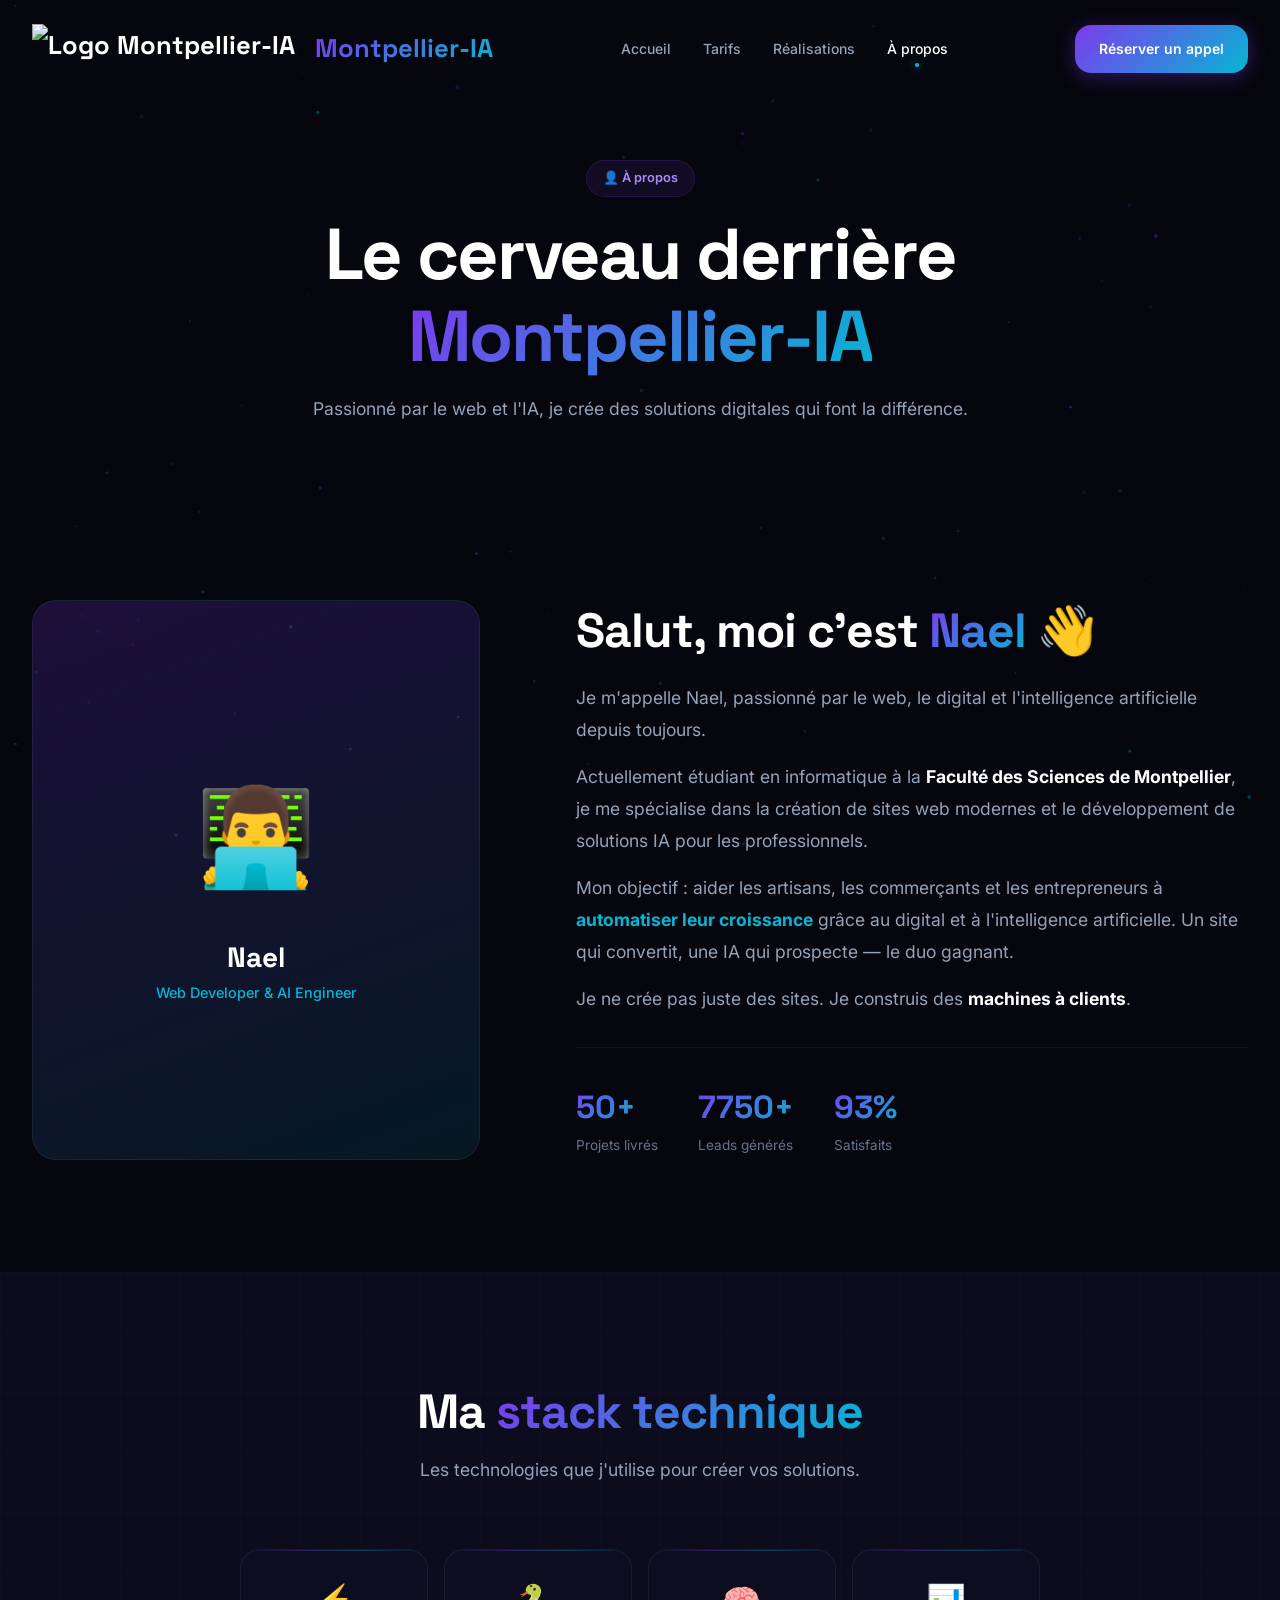
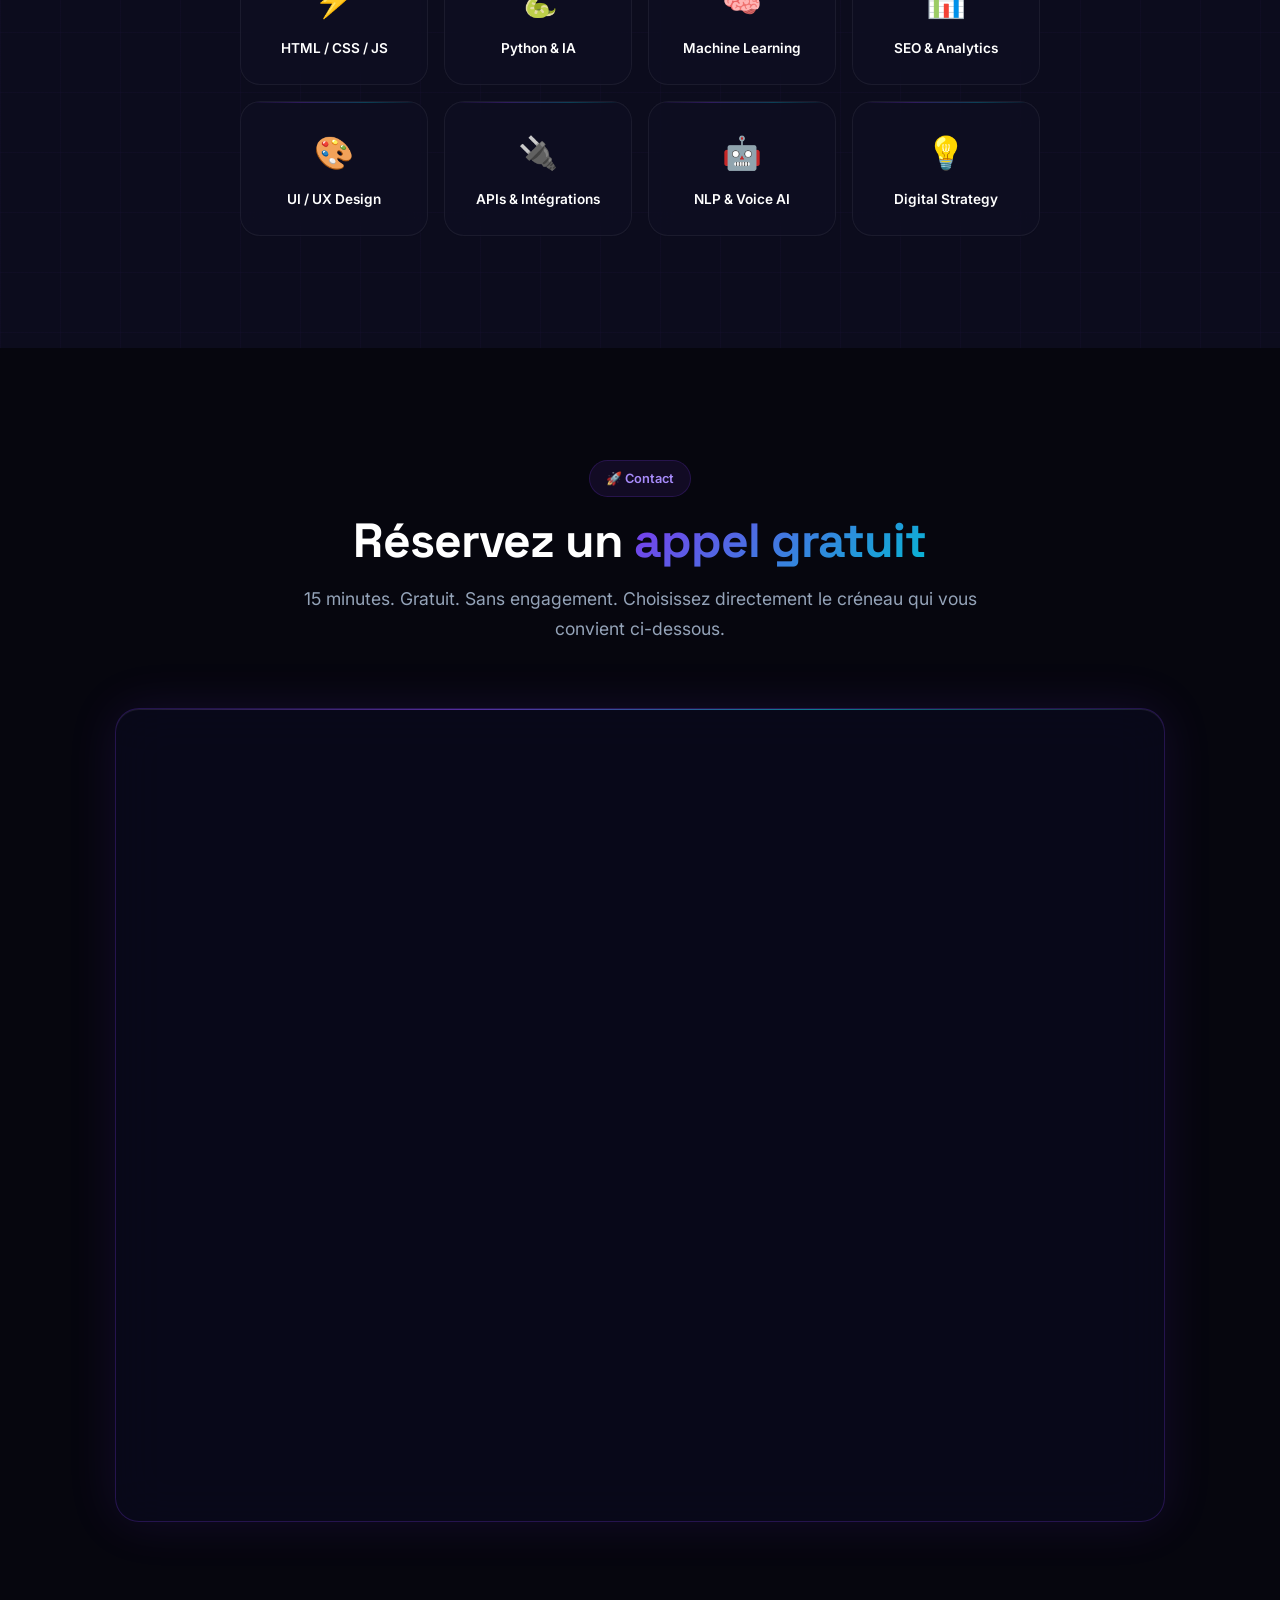
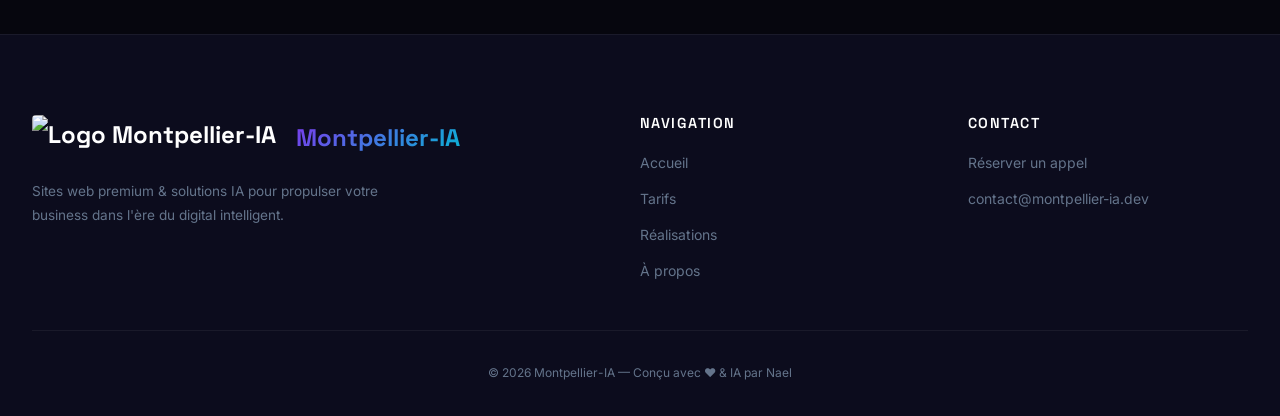
==== commit c8bffb88: "Add files via upload" ====
--- a/a-propos.html
+++ b/a-propos.html
@@ -30,6 +30,9 @@
         content="Rencontrez Nael, le créateur de Montpellier-IA. Étudiant en informatique à Montpellier, spécialisé en web design et intelligence artificielle. Réservez un appel gratuit.">
     <script src="https://analytics.ahrefs.com/analytics.js" data-key="uqkY2G1PRKFkOzScGAenXg" async></script>
     <link rel="stylesheet" href="style.css?v=14.6">
+    <link rel="icon" type="image/png" href="https://i.postimg.cc/g0byRVSn/Untitled-design.png?v=999">
+    <link rel="apple-touch-icon" href="https://i.postimg.cc/g0byRVSn/Untitled-design.png?v=999">
+    <meta name="apple-mobile-web-app-title" content="Montpellier-IA">
 </head>
 
 <body>
